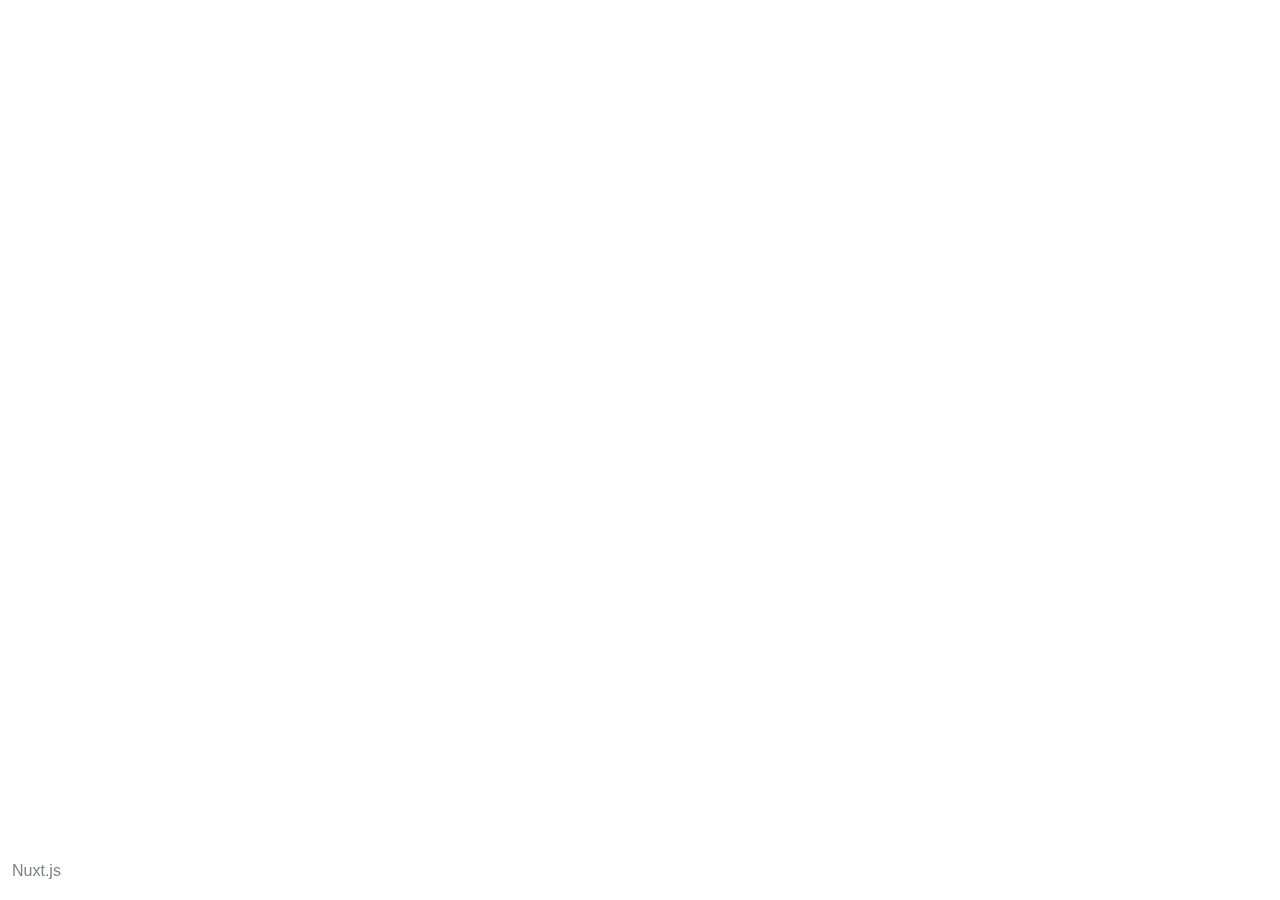
==== index.html @ 85cdf55e "Update pages files" ====
<!doctype html>
<html data-n-head-ssr>
  <head>
    <title>Lums - Vue Nuxt SEO Landing Template</title><meta data-n-head="ssr" charset="utf-8"><meta data-n-head="ssr" name="viewport" content="width=device-width,initial-scale=1"><meta data-n-head="ssr" data-hid="description" name="description" content="Lums - Vue Nuxt SEO Landing Template"><link data-n-head="ssr" rel="apple-touch-icon" sizes="57x57" type="image/x-icon" href="/images/favicon/apple-icon-57x57.png"><link data-n-head="ssr" rel="apple-touch-icon" sizes="60x60" type="image/x-icon" href="/images/favicon/apple-icon-60x60.png"><link data-n-head="ssr" rel="apple-touch-icon" sizes="72x72" type="image/x-icon" href="/images/favicon/apple-icon-72x72.png"><link data-n-head="ssr" rel="icon" sizes="32x32" type="image/png" href="/images/favicon/favicon-32x32.png"><link data-n-head="ssr" rel="icon" sizes="16x16" type="image/png" href="/images/favicon/favicon-16x16.png"><link data-n-head="ssr" rel="stylesheet" href="/css/bootstrap.min.css"><link data-n-head="ssr" rel="stylesheet" href="/css/animate.css"><link data-n-head="ssr" rel="stylesheet" href="/css/font-awesome.min.css"><link data-n-head="ssr" rel="stylesheet" href="/fonts/spartan-mb/stylesheet.css"><link data-n-head="ssr" rel="stylesheet" href="/plugins/lums-icon/style.css"><link data-n-head="ssr" rel="stylesheet" href="/plugins/mediabox/mediabox.min.css"><link data-n-head="ssr" rel="stylesheet" href="/plugins/mediabox/mediabox.min.css"><link data-n-head="ssr" rel="stylesheet" href="/css/style.css"><link data-n-head="ssr" rel="stylesheet" href="/css/responsive.css"><link rel="preload" href="/_nuxt/9558dcb.js" as="script"><link rel="preload" href="/_nuxt/2646356.js" as="script"><link rel="preload" href="/_nuxt/2b00815.js" as="script"><link rel="preload" href="/_nuxt/1246e81.js" as="script"><link rel="preload" href="/_nuxt/6aed042.js" as="script"><style data-vue-ssr-id="3191d5ad:0 0bf4c33e:0">.nuxt-progress{position:fixed;top:0;left:0;right:0;height:4px;width:0;opacity:1;transition:width .1s,opacity .4s;background-color:#a461e5;z-index:999999}.nuxt-progress.nuxt-progress-notransition{transition:none}.nuxt-progress-failed{background-color:red}#pricing[data-v-c4aff0ec]{height:5400px}.row[data-v-c4aff0ec]{display:flex}img[data-v-c4aff0ec]{z-index:20}</style>
  </head>
  <body>
    <div data-server-rendered="true" id="__nuxt"><!----><div id="__layout"><div class="page-wrapper"><div><header class="site-header header-one" data-v-0dde7ed7><nav class="navbar navbar-expand-lg navbar-light header-navigation stricky" data-v-0dde7ed7><div class="container clearfix" data-v-0dde7ed7><div class="logo-box clearfix" data-v-0dde7ed7><a href="/" class="navbar-brand" data-v-0dde7ed7><img src="/images/logo-light.png" width="66" alt="Awesome Image" class="main-logo" data-v-0dde7ed7></a> <button data-target=".main-navigation" class="menu-toggler" data-v-0dde7ed7><span class="fa fa-bars" data-v-0dde7ed7></span></button></div> <div class="main-navigation" style="display:none" data-v-0dde7ed7><ul class="navigation-box one-page-scroll-menu" data-v-0dde7ed7><li class="current scrollToLink" data-v-0dde7ed7><a href="#home" data-v-0dde7ed7>主頁</a></li> <li class="scrollToLink" data-v-0dde7ed7><a href="#services" data-v-0dde7ed7>關於我們</a></li> <li class="scrollToLink" data-v-0dde7ed7><a href="#pricing" data-v-0dde7ed7>Pricing</a></li> <li class="scrollToLink" data-v-0dde7ed7><a href="#testimonials" data-v-0dde7ed7>Testimonials</a></li> <li class="scrollToLink" data-v-0dde7ed7><a href="#blog" data-v-0dde7ed7>Blog</a> <ul class="sub-menu" style="display:block" data-v-0dde7ed7><li data-v-0dde7ed7><a href="/blog" data-v-0dde7ed7>Blog</a></li> <li data-v-0dde7ed7><a href="/blog-details" data-v-0dde7ed7>Blog Details</a></li></ul></li> <li class="scrollToLink" data-v-0dde7ed7><a href="#contact" data-v-0dde7ed7>Contact</a></li></ul></div> <div class="right-side-box" data-v-0dde7ed7><a href="#" class="thm-btn header-one__btn" data-v-0dde7ed7>Contact</a></div></div></nav></header> <section id="home" class="banner-one" data-v-cc2d9fd2><span class="banner-one__shape-1" data-v-cc2d9fd2></span> <span class="banner-one__shape-2" data-v-cc2d9fd2></span> <span class="banner-one__shape-3" data-v-cc2d9fd2></span> <span class="banner-one__shape-4" data-v-cc2d9fd2></span> <span class="banner-one__shape-5" data-v-cc2d9fd2></span> <span class="banner-one__shape-6" data-v-cc2d9fd2></span> <img src="/images/globe-1-1.png" alt="Awesome Image" class="banner-one__globe" data-v-cc2d9fd2> <img src="/images/rocket-1-1.png" alt="Awesome Image" class="banner-one__rocket" data-v-cc2d9fd2> <div class="container" data-v-cc2d9fd2><div class="row" data-v-cc2d9fd2><div class="col-xl-6" data-v-cc2d9fd2><div class="banner-one__content" data-v-cc2d9fd2><h3 class="banner-one__title" data-v-cc2d9fd2>
            生命之樂
            <br data-v-cc2d9fd2>
            Music Life Group
          </h3></div></div></div></div></section> <section id="services" class="service-one" data-v-36af888f><div class="container" data-v-36af888f><div class="block-title text-center" data-v-36af888f><h2 class="block-title__title black-text-color" data-v-36af888f>服務範疇</h2></div> <div class="row" data-v-36af888f><div class="col-lg-4" data-v-36af888f><div class="service-one__single" data-v-36af888f><span class="service-one__dot-1" data-v-36af888f></span> <span class="service-one__dot-2" data-v-36af888f></span> <span class="service-one__dot-3" data-v-36af888f></span> <div class="service-one__icon" data-v-36af888f><i class="lums-icon-laptop" data-v-36af888f></i></div> <h3 class="service-one__title" data-v-36af888f><div data-v-36af888f>個人作曲</div></h3> <ul data-v-36af888f><li data-v-36af888f>婚姻</li> <li data-v-36af888f>小寶寶出生</li> <li data-v-36af888f>新品牌誕生</li> <li data-v-36af888f>散水禮</li></ul></div></div> <div class="col-lg-4" data-v-36af888f><div class="service-one__single" data-v-36af888f><span class="service-one__dot-1" data-v-36af888f></span> <span class="service-one__dot-2" data-v-36af888f></span> <span class="service-one__dot-3" data-v-36af888f></span> <div class="service-one__icon" data-v-36af888f><i class="lums-icon-presentation" data-v-36af888f></i></div> <h3 class="service-one__title" data-v-36af888f><div data-v-36af888f>企業作曲</div></h3> <ul data-v-36af888f><li data-v-36af888f>廣告音樂</li> <li data-v-36af888f>電影配樂</li></ul></div></div> <div class="col-lg-4" data-v-36af888f><div class="service-one__single" data-v-36af888f><span class="service-one__dot-1" data-v-36af888f></span> <span class="service-one__dot-2" data-v-36af888f></span> <span class="service-one__dot-3" data-v-36af888f></span> <div class="service-one__icon" data-v-36af888f><i class="lums-icon-target" data-v-36af888f></i></div> <h3 class="service-one__title" data-v-36af888f><div data-v-36af888f>
              音樂課程
            </div></h3> <ul data-v-36af888f><li data-v-36af888f>鋼琴保證班</li> <li data-v-36af888f>作曲保證班</li></ul></div></div></div></div></section> <section class="cta-three" data-v-482aeeed><div class="container" data-v-482aeeed><div class="row" data-v-482aeeed><div class="col-lg-6" data-v-482aeeed><div class="cta-three__image" data-v-482aeeed><img src="/images/angels.png" alt="Awesome Image" data-v-482aeeed></div></div> <div class="col-lg-6" data-v-482aeeed><div class="cta-three__content" data-v-482aeeed><div class="block-title text-left" data-v-482aeeed><h2 class="block-title__title black-text-color" data-v-482aeeed>
              品牌概念
            </h2></div> <p class="cta-three__text" data-v-482aeeed>
            我們是一間實務的音樂創作機構，通過為你作曲，以音樂面對人生。我們的主題有四個天使，包括誕生之歌
            - Angel O、成熟旅途 - Angel Dot、挑戰命運 - 16th angel、天使之歌 -
            Angel Pitch。
          </p> <ul class="cta-three__list" data-v-482aeeed><li class="cta-three__list-item" data-v-482aeeed><i class="fa fa-check" data-v-482aeeed></i>誕生之歌 - Angel O -
              象徵一個人或一件事情的開始
            </li> <li class="cta-three__list-item" data-v-482aeeed><i class="fa fa-check" data-v-482aeeed></i>成熟旅途 - Angel Dot -
              象徵每一個階段的轉變
            </li> <li class="cta-three__list-item" data-v-482aeeed><i class="fa fa-check" data-v-482aeeed></i>挑戰命運 - 16th angel -
              象徵正向面對人生不同的挑戰
            </li> <li class="cta-three__list-item" data-v-482aeeed><i class="fa fa-check" data-v-482aeeed></i>天使之歌 - Angel Pitch -
              象徵一件事情的終結
            </li></ul></div></div></div></div></section> <section id="pricing" class="pricing-one" data-v-c4aff0ec><div class="container" data-v-c4aff0ec><div class="block-title text-center" data-v-c4aff0ec><h2 class="block-title__title black-text-color" data-v-c4aff0ec>
        音樂課程內容
      </h2></div> <div class="row" data-v-c4aff0ec><img src="/images/box1.png" data-v-c4aff0ec> <img src="/images/box2.png" data-v-c4aff0ec> <img src="/images/box3.png" data-v-c4aff0ec></div></div></section> <section id="contact" class="cta-one" data-v-18be8b06><div class="container text-center" data-v-18be8b06><div class="block-title" data-v-18be8b06><h2 class="block-title__title light-text-color" data-v-18be8b06>聯絡我們</h2></div> <a href="https://www.facebook.com/生命之樂-Music-Life-Group-101231378718871/" target="_blank" class="thm-btn cta-one__btn" data-v-18be8b06>Facebook</a></div></section> <div data-v-0c562ce8><footer class="site-footer" data-v-0c562ce8><div class="site-footer__upper" data-v-0c562ce8><div class="container" data-v-0c562ce8><div class="site-footer__5-col-wrap" data-v-0c562ce8><div class="footer-widget footer-widget__about" data-v-0c562ce8><a href="/" class="footer-widget__logo" data-v-0c562ce8><img width="66" src="/images/logo-dark.png" alt="Awesome Image" data-v-0c562ce8></a></div> <div class="footer-widget" data-v-0c562ce8><h3 class="footer-widget__title" data-v-0c562ce8>Explore</h3> <ul class="footer-widget__links" data-v-0c562ce8><li class="footer-widget__links-item" data-v-0c562ce8><a href="#" class="footer-widget__links-link" data-v-0c562ce8>About</a></li> <li class="footer-widget__links-item" data-v-0c562ce8><a href="#" class="footer-widget__links-link" data-v-0c562ce8>Our Team</a></li> <li class="footer-widget__links-item" data-v-0c562ce8><a href="#" class="footer-widget__links-link" data-v-0c562ce8>Features</a></li> <li class="footer-widget__links-item" data-v-0c562ce8><a href="#" class="footer-widget__links-link" data-v-0c562ce8>Blog</a></li> <li class="footer-widget__links-item" data-v-0c562ce8><a href="#" class="footer-widget__links-link" data-v-0c562ce8>How It Works</a></li></ul></div> <div class="footer-widget" data-v-0c562ce8><h3 class="footer-widget__title" data-v-0c562ce8>Services</h3> <ul class="footer-widget__links" data-v-0c562ce8><li class="footer-widget__links-item" data-v-0c562ce8><a href="#" class="footer-widget__links-link" data-v-0c562ce8>Speed Optimization</a></li> <li class="footer-widget__links-item" data-v-0c562ce8><a href="#" class="footer-widget__links-link" data-v-0c562ce8>Marketing Analysis</a></li> <li class="footer-widget__links-item" data-v-0c562ce8><a href="#" class="footer-widget__links-link" data-v-0c562ce8>SEO and Backlinks</a></li> <li class="footer-widget__links-item" data-v-0c562ce8><a href="#" class="footer-widget__links-link" data-v-0c562ce8>Content Marketing</a></li></ul></div> <div class="footer-widget" data-v-0c562ce8><h3 class="footer-widget__title" data-v-0c562ce8>Links</h3> <ul class="footer-widget__links" data-v-0c562ce8><li class="footer-widget__links-item" data-v-0c562ce8><a href="#" class="footer-widget__links-link" data-v-0c562ce8>Help</a></li> <li class="footer-widget__links-item" data-v-0c562ce8><a href="#" class="footer-widget__links-link" data-v-0c562ce8>Support</a></li> <li class="footer-widget__links-item" data-v-0c562ce8><a href="#" class="footer-widget__links-link" data-v-0c562ce8>Clients</a></li> <li class="footer-widget__links-item" data-v-0c562ce8><a href="#" class="footer-widget__links-link" data-v-0c562ce8>Contact</a></li></ul></div> <div class="footer-widget footer-widget__subscribe" data-v-0c562ce8><h3 class="footer-widget__title" data-v-0c562ce8>Subscribe</h3> <form action="#" class="footer-widget__subscribe-form" data-v-0c562ce8><input name="email" placeholder="Email address" data-v-0c562ce8> <button type="submit" data-v-0c562ce8><i class="fa fa-location-arrow" data-v-0c562ce8></i></button></form></div></div></div></div> <div class="site-footer__lower" data-v-0c562ce8><div class="container" data-v-0c562ce8><div class="inner-container" data-v-0c562ce8><p class="site-footer__copytext" data-v-0c562ce8>© copyright 2020 by <a href="#" data-v-0c562ce8>Layerdrops.com</a></p> <div class="site-footer__social" data-v-0c562ce8><a href="#" data-v-0c562ce8><i class="fa fa-facebook-square" data-v-0c562ce8></i></a> <a href="#" data-v-0c562ce8><i class="fa fa-twitter" data-v-0c562ce8></i></a> <a href="#" data-v-0c562ce8><i class="fa fa-instagram" data-v-0c562ce8></i></a> <a href="#" data-v-0c562ce8><i class="fa fa-pinterest-p" data-v-0c562ce8></i></a></div></div></div></div></footer> <a href="#" class="scroll-to-target scroll-to-top" style="display:none" data-v-0c562ce8><i class="fa fa-angle-up" data-v-0c562ce8></i></a></div></div></div></div></div><script>window.__NUXT__={layout:"default",data:[{}],fetch:[],error:null,serverRendered:!0,routePath:"/",config:{}}</script><script src="/_nuxt/9558dcb.js" defer></script><script src="/_nuxt/1246e81.js" defer></script><script src="/_nuxt/6aed042.js" defer></script><script src="/_nuxt/2646356.js" defer></script><script src="/_nuxt/2b00815.js" defer></script><script data-n-head="ssr" src="/assets/plugins/mediabox/mediabox.min.js" data-body="true"></script><script data-n-head="ssr" src="/assets/plugins/accordion/accordion.min.js" data-body="true"></script>
  </body>
</html>
---- fonts/spartan-mb/stylesheet.css ----
/*! Generated by Font Squirrel (https://www.fontsquirrel.com) on August 18, 2019 */



@font-face {
    font-family: 'spartan_mbbold';
    src: url('spartanmb-bold-webfont.woff2') format('woff2'),
         url('spartanmb-bold-webfont.woff') format('woff');
    font-weight: normal;
    font-style: normal;

}




@font-face {
    font-family: 'spartan_mbextrabold';
    src: url('spartanmb-extra-bold-webfont.woff2') format('woff2'),
         url('spartanmb-extra-bold-webfont.woff') format('woff');
    font-weight: normal;
    font-style: normal;

}




@font-face {
    font-family: 'spartan_mbsemibold';
    src: url('spartanmb-semibold-webfont.woff2') format('woff2'),
         url('spartanmb-semibold-webfont.woff') format('woff');
    font-weight: normal;
    font-style: normal;

}
---- plugins/lums-icon/style.css ----
@font-face {
  font-family: 'lums-icon';
  src:  url('fonts/lums-icon.eot?mkq78k');
  src:  url('fonts/lums-icon.eot?mkq78k#iefix') format('embedded-opentype'),
    url('fonts/lums-icon.ttf?mkq78k') format('truetype'),
    url('fonts/lums-icon.woff?mkq78k') format('woff'),
    url('fonts/lums-icon.svg?mkq78k#lums-icon') format('svg');
  font-weight: normal;
  font-style: normal;
}

[class^="lums-icon-"], [class*=" lums-icon-"] {
  /* use !important to prevent issues with browser extensions that change fonts */
  font-family: 'lums-icon' !important;
  speak: none;
  font-style: normal;
  font-weight: normal;
  font-variant: normal;
  text-transform: none;
  line-height: 1;

  /* Better Font Rendering =========== */
  -webkit-font-smoothing: antialiased;
  -moz-osx-font-smoothing: grayscale;
}

.lums-icon-up-arrow:before {
  content: "\e906";
}
.lums-icon-down-arrow:before {
  content: "\e907";
}
.lums-icon-laptop:before {
  content: "\e900";
}
.lums-icon-left-arrow:before {
  content: "\e901";
}
.lums-icon-presentation:before {
  content: "\e902";
}
.lums-icon-strategy:before {
  content: "\e903";
}
.lums-icon-target:before {
  content: "\e904";
}
.lums-icon-training:before {
  content: "\e905";
}
---- plugins/mediabox/mediabox.min.css ----
/*! mediabox v1.1.3 | (c) 2018 Pedro Rogerio | https://github.com/pinceladasdaweb/mediabox */.stop-scroll{height:100%;overflow:hidden}.mediabox-wrap{position:fixed;width:100%;height:100%;background-color:rgba(0,0,0,.8);top:0;left:0;opacity:0;z-index:999;-webkit-animation-duration:.5s;animation-duration:.5s;-webkit-animation-fill-mode:both;animation-fill-mode:both;-webkit-animation-name:mediabox;animation-name:mediabox}@-webkit-keyframes mediabox{0%{opacity:0}100%{opacity:1}}@keyframes mediabox{0%{opacity:0}100%{opacity:1}}.mediabox-content{max-width:853px;display:block;margin:0 auto;height:100%;position:relative}.mediabox-content iframe{max-width:100%!important;width:100%!important;display:block!important;height:480px!important;border:none!important;position:absolute;top:0;bottom:0;margin:auto 0}.mediabox-hide{-webkit-animation-duration:.5s;animation-duration:.5s;-webkit-animation-fill-mode:both;animation-fill-mode:both;-webkit-animation-name:mediaboxhide;animation-name:mediaboxhide}@-webkit-keyframes mediaboxhide{0%{opacity:1}100%{opacity:0}}@keyframes mediaboxhide{0%{opacity:1}100%{opacity:0}}.mediabox-close{position:absolute;top:0;cursor:pointer;bottom:528px;right:0;margin:auto 0;width:24px;height:24px;background:url([data-uri]) no-repeat;background-size:24px 24px}.mediabox-close:hover{opacity:.5}@media all and (max-width:768px){.mediabox-content{max-width:90%}}@media all and (max-width:600px){.mediabox-content iframe{height:320px!important}.mediabox-close{bottom:362px}}@media all and (max-width:480px){.mediabox-content iframe{height:220px!important}.mediabox-close{bottom:262px}}
---- plugins/mediabox/mediabox.min.css ----
/*! mediabox v1.1.3 | (c) 2018 Pedro Rogerio | https://github.com/pinceladasdaweb/mediabox */.stop-scroll{height:100%;overflow:hidden}.mediabox-wrap{position:fixed;width:100%;height:100%;background-color:rgba(0,0,0,.8);top:0;left:0;opacity:0;z-index:999;-webkit-animation-duration:.5s;animation-duration:.5s;-webkit-animation-fill-mode:both;animation-fill-mode:both;-webkit-animation-name:mediabox;animation-name:mediabox}@-webkit-keyframes mediabox{0%{opacity:0}100%{opacity:1}}@keyframes mediabox{0%{opacity:0}100%{opacity:1}}.mediabox-content{max-width:853px;display:block;margin:0 auto;height:100%;position:relative}.mediabox-content iframe{max-width:100%!important;width:100%!important;display:block!important;height:480px!important;border:none!important;position:absolute;top:0;bottom:0;margin:auto 0}.mediabox-hide{-webkit-animation-duration:.5s;animation-duration:.5s;-webkit-animation-fill-mode:both;animation-fill-mode:both;-webkit-animation-name:mediaboxhide;animation-name:mediaboxhide}@-webkit-keyframes mediaboxhide{0%{opacity:1}100%{opacity:0}}@keyframes mediaboxhide{0%{opacity:1}100%{opacity:0}}.mediabox-close{position:absolute;top:0;cursor:pointer;bottom:528px;right:0;margin:auto 0;width:24px;height:24px;background:url([data-uri]) no-repeat;background-size:24px 24px}.mediabox-close:hover{opacity:.5}@media all and (max-width:768px){.mediabox-content{max-width:90%}}@media all and (max-width:600px){.mediabox-content iframe{height:320px!important}.mediabox-close{bottom:362px}}@media all and (max-width:480px){.mediabox-content iframe{height:220px!important}.mediabox-close{bottom:262px}}
---- css/style.css ----
/***************************************************************************************************************
||||||||||||||||||||||||||||            MASTER STYLESHEET FOR LUMS          ||||||||||||||||||||||||||||||||||||
****************************************************************************************************************
||||||||||||||||||||||||||||              TABLE OF CONTENT                  ||||||||||||||||||||||||||||||||||||
****************************************************************************************************************
****************************************************************************************************************
* 1. imported styles
* 2. common styles
* 3. header styles
* 4. banner styles
* 5. blog styles
* 6. cta styles
* 7. footer styles
* 8. inner-banner styles
* 9. sidebar styles
* 10. funfact styles
* 11. brand styles
* 12. testimonials styles
* 13. pricing styles
* 14. service styles
****************************************************************************************************************
||||||||||||||||||||||||||||            End TABLE OF CONTENT                ||||||||||||||||||||||||||||||||||||
****************************************************************************************************************/
/*
* 2. common styles
*/
body {
  font-family: "spartan_mbsemibold";
  font-size: 16px;
  line-height: 34px;
  color: #8b8c9c;
}

a:active,
a:hover,
a:focus,
a:visited {
  text-decoration: none;
}

.page-wrapper {
  position: relative;
  margin: 0 auto;
  width: 100%;
  min-width: 300px;
  overflow: hidden;
}

@media (min-width: 1200px) {
  .container {
    max-width: 1200px;
  }
}
.thm-black-bg {
  background-color: #252758;
}

.thm-base-bg {
  background-color: #a461e5;
}

.thm-gray-bg {
  background-color: #f2f3f9;
}

.light-text-color {
  color: #fff;
}

.black-text-color {
  color: #252758;
}

.icon-revresed {
  -webkit-transform: rotate(180deg);
  transform: rotate(180deg);
  display: inline-block;
}

.block-title {
  margin-bottom: 60px;
}
.block-title__title {
  margin: 0;
  margin-top: -10px;
  font-size: 60px;
  font-family: "spartan_mbextrabold";
  letter-spacing: -0.04em;
}

.thm-btn {
  border: none;
  outline: none;
  cursor: pointer;
  display: inline-block;
  vertical-align: middle;
  background-color: #f7c324;
  color: #252758;
  font-size: 14px;
  font-family: "spartan_mbbold";
  -webkit-transition: all 0.4s ease;
  transition: all 0.4s ease;
  border-radius: 30.5px;
  padding: 13.5px 58px;
  transition: all 0.4s ease;
}
.thm-btn:hover {
  background-color: #252758;
  color: #fff;
}

.bootstrap-select .btn-light:not(:disabled):not(.disabled).active,
.bootstrap-select .btn-light:not(:disabled):not(.disabled):active,
.bootstrap-select .show > .btn-light.dropdown-toggle {
  background-color: transparent;
  -webkit-box-shadow: none !important;
  box-shadow: none !important;
  outline: none;
}
.bootstrap-select > .dropdown-toggle {
  -webkit-box-shadow: none !important;
  box-shadow: none !important;
}
.bootstrap-select .dropdown-toggle:focus,
.bootstrap-select > select.mobile-device:focus + .dropdown-toggle {
  outline: none !important;
}

.bootstrap-select .dropdown-menu {
  padding-top: 0;
  padding-bottom: 0;
  margin-top: 0;
  z-index: 991;
}
.bootstrap-select .dropdown-menu > li + li > a {
  border-top: 1px solid #eee;
}
.bootstrap-select .dropdown-menu > li:first-child > a {
  padding-top: 10px;
}
.bootstrap-select .dropdown-menu > li:last-child > a {
  padding-bottom: 10px;
}
.bootstrap-select .dropdown-menu > li.selected > a {
  background: #a461e5;
  color: #fff;
}
.bootstrap-select .dropdown-menu > li > a {
  font-size: 16px;
  font-weight: 500;
  padding: 9px 20px;
  color: #252758;
  -webkit-transition: all 0.4s ease;
  transition: all 0.4s ease;
}
.bootstrap-select .dropdown-menu > li > a:hover {
  background: #a461e5;
  color: #fff;
  cursor: pointer;
}

.preloader {
  position: fixed;
  top: 0;
  left: 0;
  width: 100%;
  height: 100%;
  z-index: 9999;
  background-color: #fff;
  display: -webkit-box;
  display: -ms-flexbox;
  display: flex;
  -webkit-box-pack: center;
  -ms-flex-pack: center;
  justify-content: center;
  -webkit-box-align: center;
  -ms-flex-align: center;
  align-items: center;
}
.preloader__icon {
  -webkit-animation-fill-mode: both;
  animation-fill-mode: both;
  -webkit-animation-name: zoomInUp;
  animation-name: zoomInUp;
  -webkit-animation-duration: 2s;
  animation-duration: 2s;
  -webkit-animation-iteration-count: infinite;
  animation-iteration-count: infinite;
}

.scroll-to-top {
  display: inline-block;
  width: 45px;
  height: 45px;
  background: #a461e5;
  position: fixed;
  bottom: 40px;
  right: 40px;
  z-index: 99;
  text-align: center;
  -webkit-transition: all 0.4s ease;
  transition: all 0.4s ease;
  display: none;
  border-radius: 50%;
  transition: all 0.4s ease;
}
.scroll-to-top i {
  color: #fff;
  font-size: 18px;
  line-height: 45px;
}
.scroll-to-top:hover {
  background-color: #252758;
}
.scroll-to-top:hover i {
  color: #fff;
}

/*
* 3. header styles
*/
.header-navigation {
  background-color: transparent;
  margin-bottom: 0;
  border: none;
  border-radius: 0;
  padding: 0;
  position: relative;
  background-color: transparent;
}
.header-navigation .container {
  background: transparent;
  position: relative;
  display: block;
}
.header-navigation .container .logo-box {
  float: left;
  position: absolute;
  top: 50%;
  left: 15px;
  -webkit-transform: translateY(-50%);
  transform: translateY(-50%);
}
.header-navigation .container .navbar-brand {
  height: auto;
  margin: 0;
  line-height: 1;
}
.header-navigation .container .menu-toggler {
  display: none;
}
.header-navigation .container .right-side-box {
  position: absolute;
  top: 50%;
  -webkit-transform: translateY(-50%);
  transform: translateY(-50%);
  right: 15px;
}
.header-navigation .main-navigation {
  float: none;
  text-align: center;
}
@media (min-width: 1200px) {
  .header-navigation .main-navigation {
    display: block !important;
  }
}

.header-navigation ul.navigation-box {
  margin: 0;
  padding: 0;
  list-style: none;
}
.header-navigation ul.navigation-box li a .sub-nav-toggler {
  display: none;
}
.header-navigation ul.navigation-box > li {
  position: relative;
  padding: 32.5px 0;
  display: inline-block;
  vertical-align: middle;
  /* Second Level Menu */
  /* Thrid Level Menu */
}
.header-navigation ul.navigation-box > li + li {
  margin-left: 50px;
}
.header-navigation ul.navigation-box > li:first-child {
  padding-left: 0;
}
.header-navigation ul.navigation-box > li:last-child {
  padding-right: 0;
}
.header-navigation ul.navigation-box > li > a {
  font-size: 14px;
  color: #ffffff;
  padding: 0;
  -webkit-transition: all 0.4s ease;
  transition: all 0.4s ease;
  position: relative;
  text-transform: capitalize;
  letter-spacing: -0.02em;
}
.header-navigation ul.navigation-box > li.current > a,
.header-navigation ul.navigation-box > li:hover > a {
  color: #f7c324;
}
.header-navigation ul.navigation-box > li > .sub-menu {
  position: absolute;
  top: 100%;
  left: 0;
  z-index: 1000;
  float: left;
  min-width: 220px;
  padding: 0px 0px;
  text-align: left;
  list-style: none;
  background-color: #252758;
  background-clip: padding-box;
  opacity: 0;
  border-radius: 0px;
  visibility: hidden;
  -webkit-transition: opacity 0.4s ease, visibility 0.4s ease;
  transition: opacity 0.4s ease, visibility 0.4s ease;
  -webkit-box-shadow: 0px 10px 18px rgba(0, 0, 0, 0.1);
  box-shadow: 0px 10px 18px rgba(0, 0, 0, 0.1);
}
@media (min-width: 1200px) {
  .header-navigation ul.navigation-box > li > .sub-menu {
    display: block !important;
  }
}
.header-navigation ul.navigation-box > li > .sub-menu.right-align {
  left: auto;
  right: 0;
}
.header-navigation ul.navigation-box > li > .sub-menu.center-align {
  left: 50%;
  -webkit-transform: translateX(-50%);
  transform: translateX(-50%);
}
.header-navigation ul.navigation-box > li > .sub-menu > li {
  display: block;
  position: relative;
  -webkit-transition: all 0.4s ease;
  transition: all 0.4s ease;
}
.header-navigation ul.navigation-box > li > .sub-menu > li + li {
  border-top: 1px solid rgba(255, 255, 255, 0.1);
}
.header-navigation ul.navigation-box > li > .sub-menu > li > a {
  font-size: 15px;
  color: #fff;
  font-weight: 500;
  padding: 12px 30px;
  display: block;
  line-height: 26px;
  white-space: nowrap;
  position: relative;
  -webkit-transition: all 0.4s ease;
  transition: all 0.4s ease;
}
.header-navigation ul.navigation-box > li > .sub-menu > li:hover > a {
  color: #252758;
  background: #f7c324;
}
.header-navigation ul.navigation-box > li:hover:before {
  -webkit-transform: scale(1, 1);
  transform: scale(1, 1);
  -webkit-transform-origin: left bottom;
  transform-origin: left bottom;
}
.header-navigation ul.navigation-box > li:hover > .sub-menu {
  opacity: 1;
  visibility: visible;
}
.header-navigation ul.navigation-box > li > ul > li {
  /* no more nested showen */
}
.header-navigation ul.navigation-box > li > ul > li > .sub-menu {
  position: absolute;
  top: 0%;
  left: 100%;
  z-index: 1000;
  float: left;
  min-width: 220px;
  padding: 0px 0px;
  text-align: left;
  list-style: none;
  background-color: #252758;
  background-clip: padding-box;
  opacity: 0;
  border-radius: 0px;
  visibility: hidden;
  -webkit-transition: opacity 0.4s ease, visibility 0.4s ease;
  transition: opacity 0.4s ease, visibility 0.4s ease;
  -webkit-box-shadow: 0px 10px 18px rgba(0, 0, 0, 0.1);
  box-shadow: 0px 10px 18px rgba(0, 0, 0, 0.1);
}
@media (min-width: 1200px) {
  .header-navigation ul.navigation-box > li > ul > li > .sub-menu {
    display: block !important;
  }
}
.header-navigation ul.navigation-box > li > ul > li > .sub-menu.right-align {
  left: auto;
  right: 100%;
}
.header-navigation ul.navigation-box > li > ul > li > .sub-menu.center-align {
  left: 50%;
  -webkit-transform: translateX(-50%);
  transform: translateX(-50%);
}
.header-navigation ul.navigation-box > li > ul > li > .sub-menu > li {
  display: block;
  position: relative;
  -webkit-transition: all 0.4s ease;
  transition: all 0.4s ease;
}
.header-navigation ul.navigation-box > li > ul > li > .sub-menu > li + li {
  border-top: 1px solid rgba(255, 255, 255, 0.1);
}
.header-navigation ul.navigation-box > li > ul > li > .sub-menu > li > a {
  font-size: 15px;
  color: #fff;
  font-weight: 500;
  padding: 12px 30px;
  display: block;
  line-height: 26px;
  white-space: nowrap;
  position: relative;
  -webkit-transition: all 0.4s ease;
  transition: all 0.4s ease;
}
.header-navigation ul.navigation-box > li > ul > li > .sub-menu > li:hover > a {
  color: #252758;
  background: #f7c324;
}
.header-navigation ul.navigation-box > li > ul > li:hover > .sub-menu {
  opacity: 1;
  visibility: visible;
}
.header-navigation ul.navigation-box > li > ul > li ul {
  display: none;
}

.header-one {
  position: absolute;
  top: 0;
  left: 0;
  width: 100%;
  z-index: 99;
  border-bottom: 1px solid rgba(255, 255, 255, 0.1);
}
.header-one__btn {
  background-color: #fff;
  color: #252758;
  padding: 3.5px 29.5px;
  border-radius: 20.5px;
  font-size: 12px;
  font-family: "spartan_mbbold";
}

.stricked-menu {
  position: fixed;
  top: 0;
  left: 0;
  width: 100%;
  z-index: 999;
  background-image: -webkit-gradient(
    linear,
    left top,
    right top,
    from(#5128c4),
    color-stop(50%, #7541d1),
    to(#b16aeb)
  );
  background-image: linear-gradient(
    90deg,
    #5128c4 0%,
    #7541d1 50%,
    #b16aeb 100%
  );
  -webkit-box-shadow: 0px 6px 13px 0px rgba(0, 0, 0, 0.06);
  box-shadow: 0px 6px 13px 0px rgba(0, 0, 0, 0.06);
  opacity: 0;
  -webkit-transform: translateY(-110%);
  transform: translateY(-110%);
  -webkit-transition: all 0.4s ease;
  transition: all 0.4s ease;
}
.stricked-menu ul.navigation-box > li {
  padding-top: 18px;
  padding-bottom: 18px;
}

.stricked-menu.stricky-fixed {
  opacity: 1;
  -webkit-transform: translateY(0%);
  transform: translateY(0%);
}

/*
* 4. banner styles
*/
.banner-one {
  background: transparent url(../images/banner-1-1.png) top right no-repeat;
  background-size: cover;
  position: relative;
  padding-top: 274px;
  padding-bottom: 515px;
  z-index: 11;
}
.banner-one__globe {
  position: absolute;
  top: 15%;
  left: 15%;
  -webkit-animation-fill-mode: both;
  animation-fill-mode: both;
  -webkit-animation-name: globeRotate;
  animation-name: globeRotate;
  -webkit-animation-timing-function: linear;
  animation-timing-function: linear;
  -webkit-animation-duration: 10s;
  animation-duration: 10s;
  -webkit-animation-iteration-count: infinite;
  animation-iteration-count: infinite;
}
.banner-one__rocket {
  position: absolute;
  bottom: 40%;
  left: 40%;
  -webkit-animation-fill-mode: both;
  animation-fill-mode: both;
  -webkit-animation-name: rocketMove;
  animation-name: rocketMove;
  -webkit-animation-timing-function: linear;
  animation-timing-function: linear;
  -webkit-animation-duration: 6s;
  animation-duration: 6s;
  -webkit-animation-iteration-count: infinite;
  animation-iteration-count: infinite;
}
.banner-one__moc {
  position: absolute;
  top: 140px;
  right: 0;
  -webkit-animation-fill-mode: both;
  animation-fill-mode: both;
  -webkit-animation-name: shapeRotate;
  animation-name: shapeRotate;
  -webkit-animation-timing-function: linear;
  animation-timing-function: linear;
  -webkit-animation-duration: 3s;
  animation-duration: 3s;
  -webkit-animation-iteration-count: infinite;
  animation-iteration-count: infinite;
  -webkit-transform-origin: center center;
  transform-origin: center center;
}
.banner-one__tag-line {
  margin: 0;
  display: inline-block;
  border-radius: 16px;
  background-color: rgba(255, 255, 255, 0.1);
  font-size: 10px;
  text-transform: uppercase;
  letter-spacing: 0.2em;
  overflow: hidden;
  color: #ffffff;
  font-family: "spartan_mbbold";
  line-height: 32px;
  padding-left: 20px;
}
.banner-one__tag-line a {
  display: inline-block;
  background-color: #f7c324;
  color: #252758;
  line-height: 32px;
  padding: 0 20px;
  margin-left: 10px;
  -webkit-transition: all 0.4s ease;
  transition: all 0.4s ease;
}
.banner-one__tag-line a:hover {
  background-color: #252758;
  color: #fff;
}
.banner-one__title {
  margin: 0;
  margin-top: 20px;
  margin-bottom: 50px;
  color: #0e0e0e;
  font-size: 70px;
  line-height: 80px;
  font-family: "spartan_mbextrabold";
  letter-spacing: -0.04em;
}

[class*="banner-one__shape-"] {
  position: absolute;
  width: 110px;
  height: 20px;
  background-color: #000000;
  opacity: 0.08;
  -webkit-animation-fill-mode: both;
  animation-fill-mode: both;
  -webkit-animation-name: reactangleRotate;
  animation-name: reactangleRotate;
  -webkit-animation-timing-function: linear;
  animation-timing-function: linear;
  -webkit-animation-duration: 5s;
  animation-duration: 5s;
  -webkit-animation-iteration-count: infinite;
  animation-iteration-count: infinite;
  -webkit-transform-origin: center center;
  transform-origin: center center;
}

.banner-one__shape-1 {
  background-color: #fff;
}

.banner-one__shape-6,
.banner-one__shape-2 {
  background-color: #fff;
  width: 88px;
}

.banner-one__shape-5,
.banner-one__shape-3 {
  width: 44px;
  height: 10px;
}

.banner-one__shape-5 {
  background-color: #fff;
}

.banner-one__shape-1 {
  top: 25%;
  left: 5%;
}

.banner-one__shape-2 {
  top: 15%;
  left: 40%;
}

.banner-one__shape-3 {
  left: 20%;
  bottom: 40%;
}

.banner-one__shape-4 {
  left: 50%;
  top: 45%;
}

.banner-one__shape-5 {
  top: 10%;
  right: 30%;
}

.banner-one__shape-6 {
  top: 60%;
  right: 10%;
}

@-webkit-keyframes reactangleRotate {
  8%,
  100% {
    -webkit-transform: perspective(110px) rotateX(0deg) scale(1, 1) rotateZ(0)
      translatez(0);
    transform: perspective(110px) rotateX(0deg) scale(1, 1) rotateZ(0)
      translatez(0);
  }
  30%,
  80% {
    -webkit-transform: perspective(110px) rotateX(180deg) scale(1, 1.05)
      rotateZ(180deg) translatez(5px);
    transform: perspective(110px) rotateX(180deg) scale(1, 1.05) rotateZ(180deg)
      translatez(5px);
  }
  60% {
    -webkit-transform: perspective(110px) rotateX(360deg) scale(1, 1.05)
      rotateZ(360deg) translatez(10px);
    transform: perspective(110px) rotateX(360deg) scale(1, 1.05) rotateZ(360deg)
      translatez(10px);
  }
}

@keyframes reactangleRotate {
  8%,
  100% {
    -webkit-transform: perspective(110px) rotateX(0deg) scale(1, 1) rotateZ(0)
      translatez(0);
    transform: perspective(110px) rotateX(0deg) scale(1, 1) rotateZ(0)
      translatez(0);
  }
  30%,
  80% {
    -webkit-transform: perspective(110px) rotateX(180deg) scale(1, 1.05)
      rotateZ(180deg) translatez(5px);
    transform: perspective(110px) rotateX(180deg) scale(1, 1.05) rotateZ(180deg)
      translatez(5px);
  }
  60% {
    -webkit-transform: perspective(110px) rotateX(360deg) scale(1, 1.05)
      rotateZ(360deg) translatez(10px);
    transform: perspective(110px) rotateX(360deg) scale(1, 1.05) rotateZ(360deg)
      translatez(10px);
  }
}
@-webkit-keyframes globeRotate {
  8% {
    -webkit-transform: perspective(200px) rotateX(0deg);
    transform: perspective(200px) rotateX(0deg);
  }
  100% {
    -webkit-transform: perspective(200px) rotateX(360deg);
    transform: perspective(200px) rotateX(360deg);
  }
}
@keyframes globeRotate {
  8% {
    -webkit-transform: perspective(200px) rotateX(0deg);
    transform: perspective(200px) rotateX(0deg);
  }
  100% {
    -webkit-transform: perspective(200px) rotateX(360deg);
    transform: perspective(200px) rotateX(360deg);
  }
}
@-webkit-keyframes rocketMove {
  8% {
    -webkit-transform: perspective(600px) translateY(0) translateX(0) rotate(0);
    transform: perspective(600px) translateY(0) translateX(0) rotate(0);
    opacity: 1;
  }
  100% {
    -webkit-transform: perspective(600px) translateY(-400px) translateX(-300px)
      rotate(0);
    transform: perspective(600px) translateY(-400px) translateX(-300px)
      rotate(0);
    opacity: 0;
  }
}
@keyframes rocketMove {
  8% {
    -webkit-transform: perspective(600px) translateY(0) translateX(0) rotate(0);
    transform: perspective(600px) translateY(0) translateX(0) rotate(0);
    opacity: 1;
  }
  100% {
    -webkit-transform: perspective(600px) translateY(-400px) translateX(-300px)
      rotate(0);
    transform: perspective(600px) translateY(-400px) translateX(-300px)
      rotate(0);
    opacity: 0;
  }
}
/*
* 5. blog styles
*/
.blog-one {
  padding-top: 120px;
  padding-bottom: 60px;
}
.blog-one .row.high-gutters {
  margin-left: -45px;
  margin-right: -45px;
}
.blog-one .row.high-gutters > [class*="col-"] {
  padding-left: 45px;
  padding-right: 45px;
}
.blog-one__single {
  margin-bottom: 60px;
}
.blog-one__single:hover .blog-one__image > img {
  -webkit-clip-path: polygon(0 54%, 100% 100%, 100% 100%, 0% 100%);
  clip-path: polygon(0 54%, 100% 100%, 100% 100%, 0% 100%);
}
.blog-one__single:hover .blog-one__link {
  opacity: 1;
  -webkit-transform: translate(-50%, -50%);
  transform: translate(-50%, -50%);
}
.blog-one__image-outer {
  margin-bottom: 30px;
  -webkit-box-shadow: 0px 10px 60px 0px rgba(37, 39, 88, 0.1);
  box-shadow: 0px 10px 60px 0px rgba(37, 39, 88, 0.1);
}
.blog-one__image {
  overflow: hidden;
  border-radius: 15px;
  position: relative;
  background-image: -webkit-gradient(
    linear,
    left top,
    right top,
    from(#5128c4),
    color-stop(50%, #7541d1),
    to(#b16aeb)
  );
  background-image: linear-gradient(
    90deg,
    #5128c4 0%,
    #7541d1 50%,
    #b16aeb 100%
  );
}
.blog-one__image > img {
  width: 100%;
  border-radius: 15px;
  -webkit-clip-path: polygon(0 0, 100% 0, 100% 100%, 0% 100%);
  clip-path: polygon(0 0, 100% 0, 100% 100%, 0% 100%);
  -webkit-transition: -webkit-clip-path 0.4s ease;
  transition: -webkit-clip-path 0.4s ease;
  transition: clip-path 0.4s ease;
  transition: clip-path 0.4s ease, -webkit-clip-path 0.4s ease;
}
.blog-one__link {
  position: absolute;
  top: 50%;
  left: 50%;
  -webkit-transform: translate(-50%, -100%);
  transform: translate(-50%, -100%);
  font-size: 16px;
  color: #fff;
  font-family: "spartan_mbbold";
  opacity: 0;
  display: inline-block;
  vertical-align: middle;
  -webkit-transition: all 0.4s ease;
  transition: all 0.4s ease;
}
.blog-one__link:before {
  content: "\f178";
  display: inline-block;
  font-family: "FontAwesome";
  line-height: 1em;
  margin-right: 10px;
  font-size: 20px;
  position: absolute;
  top: 50%;
  left: -30px;
  -webkit-transform: translateY(-50%) translateX(-20px) scale(1, 0);
  transform: translateY(-50%) translateX(-20px) scale(1, 0);
  -webkit-transition: -webkit-transform 0.4s ease;
  transition: -webkit-transform 0.4s ease;
  transition: transform 0.4s ease;
  transition: transform 0.4s ease, -webkit-transform 0.4s ease;
}
.blog-one__link:hover {
  color: #fff;
}
.blog-one__link:hover:before {
  -webkit-transform: translateY(-50%) translateX(0px) scale(1, 1);
  transform: translateY(-50%) translateX(0px) scale(1, 1);
}
.blog-one__meta {
  display: -webkit-box;
  display: -ms-flexbox;
  display: flex;
  -webkit-box-align: center;
  -ms-flex-align: center;
  align-items: center;
}
.blog-one__meta-sep,
.blog-one__meta-link {
  font-size: 14px;
  color: #a461e5;
  font-family: "spartan_mbbold";
  -webkit-transition: all 0.4s ease;
  transition: all 0.4s ease;
}
.blog-one__meta-sep {
  margin-left: 10px;
  margin-right: 10px;
}
.blog-one__meta-link:hover {
  color: #252758;
}
.blog-one__title {
  margin: 0;
  font-size: 24px;
  line-height: 40px;
  color: #252758;
}
.blog-one__title a {
  color: inherit;
  -webkit-transition: all 0.4s ease;
  transition: all 0.4s ease;
}
.blog-one__title a:hover {
  color: #a461e5;
}
.blog-one__blog-page {
  padding-bottom: 120px;
}

.blog-post-pagination {
  margin-top: 0px;
  margin-bottom: 0px;
}
.blog-post-pagination a {
  display: inline-block;
  vertical-align: middle;
  width: 40px;
  height: 40px;
  border-radius: 50%;
  background: #f2f3f9;
  line-height: 40px;
  text-align: center;
  font-size: 14px;
  color: #868994;
  -webkit-transition: all 0.4s ease;
  transition: all 0.4s ease;
  font-weight: 600;
}
.blog-post-pagination a.prev,
.blog-post-pagination a.next {
  background: #252758;
  color: #fff;
  font-size: 14px;
}
.blog-post-pagination a.active {
  cursor: auto;
}
.blog-post-pagination a.active,
.blog-post-pagination a:hover {
  background: #a461e5;
  color: #fff;
}
.blog-post-pagination a + a {
  margin-left: 10px;
}

.blog-details {
  padding: 120px 0;
}
.blog-details__image {
  position: relative;
  border-radius: 15px;
  margin-bottom: 25px;
  overflow: hidden;
}
.blog-details__image > img {
  width: 100%;
}
.blog-details .blog-one__title {
  margin-bottom: 30px;
}
.blog-details__text {
  margin: 0;
  font-size: 16px;
  line-height: 34px;
  color: #8b8c9c;
}
.blog-details__text + .blog-details__text {
  margin-top: 35px;
}
.blog-details__content-title {
  margin: 0;
  color: #252758;
  font-size: 24px;
  font-family: "spartan_mbextrabold";
  margin-bottom: 40px;
}
.blog-details .share-block {
  display: -webkit-box;
  display: -ms-flexbox;
  display: flex;
  -webkit-box-align: center;
  -ms-flex-align: center;
  align-items: center;
  -webkit-box-pack: justify;
  -ms-flex-pack: justify;
  justify-content: space-between;
  border-top: 1px solid #eff0f7;
  padding-top: 40px;
  margin-top: 50px;
}
.blog-details .share-block .left-block p {
  margin: 0;
  color: #252758;
  font-size: 22px;
  font-family: "spartan_mbbold";
}
.blog-details .share-block .left-block p a {
  color: #8b8c9c;
  font-size: 16px;
  font-family: "spartan_mbsemibold";
  text-transform: capitalize;
  -webkit-transition: all 0.4s ease;
  transition: all 0.4s ease;
  margin-left: 5px;
  letter-spacing: 0;
}
.blog-details .share-block .left-block p a:hover {
  color: #f7c324;
}
.blog-details .share-block .social-block a {
  display: inline-block;
  vertical-align: middle;
  text-align: center;
  color: #8b8c9c;
  font-size: 18px;
  -webkit-transition: all 0.4s ease;
  transition: all 0.4s ease;
}
.blog-details .share-block .social-block a + a {
  margin-left: 35px;
}
.blog-details .share-block .social-block a:hover {
  color: #a461e5;
}
.blog-details__author {
  background-color: #eff0f7;
  padding: 60px;
  margin-top: 60px;
  margin-bottom: 60px;
  border-radius: 15px;
}
.blog-details__author-image,
.blog-details__author-content {
  display: table-cell;
  vertical-align: top;
}
.blog-details__author-image {
  width: 169px;
}
.blog-details__author-image > img {
  width: 100%;
  border-radius: 15px;
}
.blog-details__author-content {
  padding-left: 40px;
}
.blog-details__author-content h3,
.blog-details__author-content p {
  margin: 0;
}
.blog-details__author-content h3 {
  color: #252758;
  font-size: 20px;
  margin-bottom: 20px;
  font-family: "spartan_mbbold";
}
.blog-details__author-content p {
  font-size: 16px;
  line-height: 34px;
  color: #8b8c9c;
}

.comment-one {
  margin-bottom: 60px;
}
.comment-one__single {
  border-bottom: 1px solid #eff0f7;
  padding-bottom: 50px;
}
.comment-one__single + .comment-one__single {
  margin-top: 60px;
}
.comment-one__image,
.comment-one__content {
  display: table-cell;
  vertical-align: top;
}
.comment-one__image {
  width: 90px;
}
.comment-one__image .inner-block {
  width: 100%;
  border-radius: 50%;
  overflow: hidden;
}
.comment-one__image .inner-block > img {
  width: 100%;
}
.comment-one__content {
  padding-left: 40px;
}
.comment-one__author {
  margin: 0;
  font-size: 20px;
  font-family: "spartan_mbbold";
  color: #252758;
}
.comment-one__date {
  color: #a461e5;
  font-size: 12px;
  line-height: 1em;
  margin: 0;
  margin-top: 15px;
  margin-bottom: 25px;
}
.comment-one__date-sep {
  display: inline-block;
  vertical-align: middle;
  margin-left: 12px;
  margin-right: 12px;
}
.comment-one__text {
  color: #8b8c9c;
  font-size: 16px;
  line-height: 28px;
  margin: 0;
}
.comment-one__reply {
  display: inline-block;
  vertical-align: middle;
  border-radius: 22px;
  background-color: #f7c324;
  text-align: center;
  color: #252758;
  font-family: "spartan_mbbold";
  font-size: 12px;
  padding: 5px 30px;
  -webkit-transition: all 0.4s ease;
  transition: all 0.4s ease;
}
.comment-one__reply:hover {
  background-color: #252758;
  color: #fff;
}
.comment-one__top-left,
.comment-one__top-right {
  display: table-cell;
  vertical-align: top;
}

.reply-form input,
.reply-form textarea {
  border: none;
  outline: none;
  width: 100%;
  display: block;
  border-radius: 32px;
  height: 64px;
  color: #8b8c9c;
  font-size: 14px;
  padding-left: 30px;
  background-color: #eff0f7;
  margin-bottom: 30px;
}
.reply-form input::-webkit-input-placeholder,
.reply-form textarea::-webkit-input-placeholder {
  /* Chrome/Opera/Safari */
  color: #8b8c9c;
}
.reply-form input::-moz-placeholder,
.reply-form textarea::-moz-placeholder {
  /* Firefox 19+ */
  color: #8b8c9c;
}
.reply-form input:-ms-input-placeholder,
.reply-form textarea:-ms-input-placeholder {
  /* IE 10+ */
  color: #8b8c9c;
}
.reply-form input:-moz-placeholder,
.reply-form textarea:-moz-placeholder {
  /* Firefox 18- */
  color: #8b8c9c;
}
.reply-form textarea {
  height: 243px;
  padding-top: 20px;
}

/*
* 6. cta styles
*/
.cta-one {
  background: #a461e5 url(../images/cta-bg-1-1.jpg) center center no-repeat;
  background-size: cover;
  position: relative;
  padding-top: 123.5px;
  padding-bottom: 123.5px;
}
.cta-one .container {
  position: relative;
}

.cta-two {
  background-color: #fff;
  position: relative;
  padding-top: 330px;
  padding-bottom: 120px;
  -webkit-clip-path: polygon(0 0, 100% 31%, 100% 100%, 0% 100%);
  clip-path: polygon(0 0, 100% 31%, 100% 100%, 0% 100%);
}
.cta-two .block-title {
  margin-bottom: 40px;
}
.cta-two__moc {
  position: absolute;
  top: 290px;
  right: 0;
}
.cta-two__single + .cta-two__single {
  margin-top: 50px;
}
.cta-two__icon,
.cta-two__content {
  display: table-cell;
  vertical-align: top;
}
.cta-two__icon i {
  color: #a461e5;
  font-size: 64px;
}
.cta-two__content {
  padding-left: 35px;
}
.cta-two__title {
  margin: 0;
  color: #252758;
  font-size: 18px;
  font-family: "spartan_mbbold";
  letter-spacing: -0.02em;
  margin-bottom: 30px;
}
.cta-two__title a {
  color: inherit;
  -webkit-transition: all 0.4s ease;
  transition: all 0.4s ease;
}
.cta-two__title a:hover {
  color: #a461e5;
}
.cta-two__text {
  font-size: 16px;
  line-height: 34px;
  margin: 0;
}
.cta-two__btn {
  margin-top: 60px;
  margin-left: 100px;
}

.cta-three {
  margin-bottom: -330px;
  padding-bottom: 385px;
  background-image: -webkit-gradient(
    linear,
    left top,
    right top,
    from(#f2f3f9),
    to(#fcfdfe)
  );
  background-image: linear-gradient(90deg, #f2f3f9 0%, #fcfdfe 100%);
  padding-top: 450px;
  -webkit-clip-path: polygon(0 0, 100% 31%, 100% 100%, 0% 100%);
  clip-path: polygon(0 0, 100% 31%, 100% 100%, 0% 100%);
}
.cta-three__image {
  position: relative;
  overflow: hidden;
  left: -30px;
  margin-top: 140px;
  -webkit-animation-fill-mode: both;
  animation-fill-mode: both;
  -webkit-animation-name: shapeRotate;
  animation-name: shapeRotate;
  -webkit-animation-timing-function: linear;
  animation-timing-function: linear;
  -webkit-animation-duration: 5s;
  animation-duration: 5s;
  -webkit-animation-iteration-count: infinite;
  animation-iteration-count: infinite;
  -webkit-transform-origin: center center;
  transform-origin: center center;
}
.cta-three__image:before {
  content: "";
  position: absolute;
  top: 0;
  left: 0;
  right: 0;
  bottom: 0;
  background-size: 100%;
}
.cta-three__image > img {
  max-width: 100%;
}
.cta-three .block-title {
  margin-bottom: 20px;
}
.cta-three__text {
  margin: 0;
  font-size: 16px;
  line-height: 36px;
  letter-spacing: -0.02em;
}
.cta-three__list {
  margin: 0;
  padding: 0;
  list-style: none;
  margin-top: 35px;
  margin-bottom: 50px;
}
.cta-three__list-item {
  padding-left: 25px;
  color: #8b8c9c;
  font-size: 16px;
  position: relative;
}
.cta-three__list-item i {
  position: absolute;
  top: 50%;
  left: 0;
  -webkit-transform: translateY(-50%);
  transform: translateY(-50%);
  color: #a461e5;
}
.cta-three__list-item + .cta-three__list-item {
  margin-top: 7px;
}

@-webkit-keyframes shapeRotate {
  0%,
  100% {
    -webkit-transform: translateY(0px);
    transform: translateY(0px);
  }
  20%,
  80% {
    -webkit-transform: translateY(10px);
    transform: translateY(10px);
  }
  60% {
    -webkit-transform: translateY(20px);
    transform: translateY(20px);
  }
}

@keyframes shapeRotate {
  0%,
  100% {
    -webkit-transform: translateY(0px);
    transform: translateY(0px);
  }
  20%,
  80% {
    -webkit-transform: translateY(10px);
    transform: translateY(10px);
  }
  60% {
    -webkit-transform: translateY(20px);
    transform: translateY(20px);
  }
}
/*
* 7. footer styles
*/
.site-footer {
  position: relative;
  overflow: hidden;
}
.site-footer:before {
  content: "";
  width: 755px;
  height: 755px;
  border: 130px solid #f7c324;
  position: absolute;
  top: -40%;
  left: 75%;
  border-radius: 50%;
  -webkit-transform-origin: center bottom;
  transform-origin: center bottom;
  -webkit-animation-fill-mode: both;
  animation-fill-mode: both;
  -webkit-animation-name: bounce;
  animation-name: bounce;
  -webkit-animation-timing-function: ease-out;
  animation-timing-function: ease-out;
  -webkit-animation-duration: 5s;
  animation-duration: 5s;
  -webkit-animation-iteration-count: infinite;
  animation-iteration-count: infinite;
}
.site-footer .container {
  position: relative;
}
.site-footer__upper {
  padding-top: 120px;
  padding-bottom: 110px;
}
.site-footer__5-col-wrap {
  display: -webkit-box;
  display: -ms-flexbox;
  display: flex;
  -ms-flex-wrap: wrap;
  flex-wrap: wrap;
  -webkit-box-align: start;
  -ms-flex-align: start;
  align-items: flex-start;
  -webkit-box-pack: justify;
  -ms-flex-pack: justify;
  justify-content: space-between;
  margin-left: -15px;
  margin-right: -15px;
}
.site-footer__5-col-wrap .footer-widget {
  -webkit-box-flex: 1;
  -ms-flex: 1 1 auto;
  flex: 1 1 auto;
  padding-left: 15px;
  padding-right: 15px;
}
.site-footer__lower .inner-container {
  display: -webkit-box;
  display: -ms-flexbox;
  display: flex;
  -webkit-box-align: center;
  -ms-flex-align: center;
  align-items: center;
  -webkit-box-pack: justify;
  -ms-flex-pack: justify;
  justify-content: space-between;
  border-top: 1px solid #eff0f7;
  padding: 44.5px 0;
}
.site-footer__copytext {
  margin: 0;
  color: #8b8c9c;
  font-size: 14px;
}
.site-footer__copytext a {
  color: #a461e5;
  -webkit-transition: all 0.4s ease;
  transition: all 0.4s ease;
}
.site-footer__copytext a:hover {
  color: #f7c324;
}
.site-footer__social {
  display: -webkit-box;
  display: -ms-flexbox;
  display: flex;
  -webkit-box-align: center;
  -ms-flex-align: center;
  align-items: center;
}
.site-footer__social a {
  color: #8b8c9c;
  font-size: 18px;
  -webkit-transition: all 0.4s ease;
  transition: all 0.4s ease;
}
.site-footer__social a:hover {
  color: #a461e5;
}
.site-footer__social a + a {
  margin-left: 35px;
}

.footer-widget__logo {
  display: inline-block;
  vertical-align: super;
  line-height: 1em;
}
.footer-widget__title {
  margin: 0;
  font-family: "spartan_mbbold";
  color: #252758;
  font-size: 16px;
  margin-bottom: 40px;
}
.footer-widget__links {
  margin: 0;
  padding: 0;
  list-style: none;
  margin-top: -10px;
}
.footer-widget__links-item + .footer-widget__links-item {
  margin-top: 5px;
}
.footer-widget__links-link {
  color: #8b8c9c;
  font-size: 14px;
  -webkit-transition: all 0.4s ease;
  transition: all 0.4s ease;
}
.footer-widget__links-link:hover {
  color: #a461e5;
}
.footer-widget__subscribe-form {
  position: relative;
  width: 100%;
  height: 63px;
  border-radius: 31.5px;
  background-color: #eff0f7;
  overflow: hidden;
  padding-left: 30px;
}
.footer-widget__subscribe-form input {
  width: 100%;
  height: 100%;
  border: none;
  outline: none;
  background-color: transparent;
  color: #8b8c9c;
  font-size: 12px;
}
.footer-widget__subscribe-form input::-webkit-input-placeholder {
  /* Chrome/Opera/Safari */
  color: #9b9da8;
}
.footer-widget__subscribe-form input::-moz-placeholder {
  /* Firefox 19+ */
  color: #9b9da8;
}
.footer-widget__subscribe-form input:-ms-input-placeholder {
  /* IE 10+ */
  color: #9b9da8;
}
.footer-widget__subscribe-form input:-moz-placeholder {
  /* Firefox 18- */
  color: #9b9da8;
}
.footer-widget__subscribe-form button[type="submit"] {
  border: none;
  outline: none;
  background-color: transparent;
  position: absolute;
  top: 50%;
  right: 30px;
  -webkit-transform: translateY(-50%);
  transform: translateY(-50%);
  cursor: pointer;
  -webkit-transition: all 0.4s ease;
  transition: all 0.4s ease;
}
.footer-widget__subscribe-form button[type="submit"] i {
  font-size: 18px;
  color: #a461e5;
}
.footer-widget__subscribe-form button[type="submit"]:hover i {
  color: #252758;
}

/*
* 8. inner-banner styles
*/
.inner-banner {
  background: #a461e5 url(../images/inner-banner-bg-1-1.jpg) center center
    no-repeat;
  background-size: cover;
  padding-top: 220px;
  padding-bottom: 120px;
}
.inner-banner .container {
  display: -webkit-box;
  display: -ms-flexbox;
  display: flex;
  -webkit-box-pack: justify;
  -ms-flex-pack: justify;
  justify-content: space-between;
  -webkit-box-align: center;
  -ms-flex-align: center;
  align-items: center;
}
.inner-banner__title {
  margin: 0;
  color: #fff;
  font-family: "spartan_mbextrabold";
  font-size: 50px;
  letter-spacing: -0.04em;
}

.thm-breadcrumb {
  margin: 0;
  padding: 0;
  list-style: none;
  border-radius: 19px;
  padding-left: 19px;
  padding-right: 19px;
  line-height: 21px;
  display: inline-block;
  vertical-align: middle;
  background-color: rgba(255, 255, 255, 0.1);
}
.thm-breadcrumb__item {
  line-height: 17px;
  display: inline-block;
  vertical-align: middle;
}
.thm-breadcrumb__item + .thm-breadcrumb__item:before {
  content: ".";
  font-size: 10px;
  color: #fff;
  margin-left: 10px;
  margin-right: 10px;
  font-weight: 600;
  line-height: 30px;
  display: inline-block;
  vertical-align: middle;
}
.thm-breadcrumb__link {
  display: inline-block;
  vertical-align: middle;
  color: #fff;
  font-size: 10px;
  line-height: 30px;
  letter-spacing: 0.2em;
  text-transform: uppercase;
  font-weight: 600;
  -webkit-transition: all 0.4s ease;
  transition: all 0.4s ease;
}
.thm-breadcrumb__item:hover .thm-breadcrumb__link,
.current .thm-breadcrumb__link {
  color: #f7c324;
}

/*
* 9. sidebar styles
*/
@media (max-width: 991px) {
  .sidebar {
    margin-top: 50px;
  }
}
.sidebar__title {
  margin: 0;
  color: #252758;
  font-size: 20px;
  font-family: "spartan_mbbold";
  margin-bottom: 30px;
}
.sidebar__single:not(.sidebar__search) {
  padding: 47px;
  border: 1px solid #eff0f7;
  border-bottom: 0;
}
.sidebar__single + .sidebar__single {
  padding-top: 0;
  border-top: 0;
}
.sidebar__single:nth-child(2) {
  padding-top: 50px;
  margin-top: 30px;
  border-top: 1px solid #e9e9e9;
  border-top-left-radius: 15px;
  border-top-right-radius: 15px;
}
.sidebar__single:last-child {
  padding-bottom: 70px;
  border-bottom-left-radius: 15px;
  border-bottom-right-radius: 15px;
}
.sidebar__post__single + .sidebar__post__single {
  margin-top: 30px;
}
.sidebar__post-image,
.sidebar__post-content {
  display: table-cell;
  vertical-align: middle;
}
.sidebar__post-image {
  width: 60px;
}
.sidebar__post-image .inner-block {
  width: 100%;
  overflow: hidden;
  border-radius: 50%;
}
.sidebar__post-image .inner-block > img {
  width: 100%;
}
.sidebar__post-content {
  padding-left: 20px;
}
.sidebar__post-title {
  margin: 0;
  font-size: 16px;
  line-height: 28px;
  color: #8b8c9c;
}
.sidebar__post-title a {
  color: inherit;
  -webkit-transition: all 0.4s ease;
  transition: all 0.4s ease;
}
.sidebar__post-title a:hover {
  color: #252758;
}
.sidebar__category-list {
  margin: 0;
  padding: 0;
  list-style: none;
}
.sidebar__category-list-item {
  line-height: 1em;
}
.sidebar__category-list-item a {
  color: #8b8c9c;
  font-size: 16px;
  display: inline-block;
  position: relative;
  -webkit-transition: all 0.4s ease;
  transition: all 0.4s ease;
}
.sidebar__category-list-item a:before {
  content: "\f101";
  font-family: "FontAwesome";
  color: #a461e5;
  font-size: 14px;
  position: absolute;
  top: 50%;
  left: 0;
  -webkit-transform: translateY(-50%) translateX(-15px);
  transform: translateY(-50%) translateX(-15px);
  opacity: 0;
  -webkit-transition: all 0.4s ease;
  transition: all 0.4s ease;
}
.sidebar__category-list-item a:hover {
  color: #f7c324;
  -webkit-transform: translateX(20px);
  transform: translateX(20px);
}
.sidebar__category-list-item a:hover:before {
  opacity: 1;
}
.sidebar__category-list-item + .sidebar__category-list-item {
  margin-top: 27px;
}
.sidebar__tags-list {
  margin: 0;
  padding: 0;
  list-style: none;
  margin-top: -10px;
}
.sidebar__tags-list-item {
  display: inline-block;
  vertical-align: middle;
  line-height: 1em;
}
.sidebar__tags-list-item a {
  display: block;
  color: #8b8c9c;
  font-size: 16px;
  line-height: 1em;
  -webkit-transition: all 0.4s ease;
  transition: all 0.4s ease;
}
.sidebar__tags-list-item a:hover {
  color: #f7c324;
}
.sidebar__search-form {
  width: 100%;
  height: 84px;
  background-color: #252758;
  border-radius: 15px;
  position: relative;
}
.sidebar__search-form input {
  width: 100%;
  height: 100%;
  background-color: transparent;
  border: none;
  outline: none;
  color: #fff;
  font-size: 14px;
  padding-left: 40px;
  padding-right: 40px;
}
.sidebar__search-form input::-webkit-input-placeholder {
  /* Chrome/Opera/Safari */
  color: #fff;
}
.sidebar__search-form input::-moz-placeholder {
  /* Firefox 19+ */
  color: #fff;
}
.sidebar__search-form input:-ms-input-placeholder {
  /* IE 10+ */
  color: #fff;
}
.sidebar__search-form input:-moz-placeholder {
  /* Firefox 18- */
  color: #fff;
}
.sidebar__search-form button[type="submit"] {
  width: 41px;
  height: 41px;
  border-radius: 50%;
  background-color: #f7c324;
  border: none;
  outline: none;
  position: absolute;
  top: 50%;
  right: 40px;
  -webkit-transform: translateY(-50%);
  transform: translateY(-50%);
  cursor: pointer;
  padding: 0;
  -webkit-transition: all 0.4s ease;
  transition: all 0.4s ease;
}
.sidebar__search-form button[type="submit"] i {
  font-size: 14px;
  color: #252758;
  line-height: 41px;
  -webkit-transition: all 0.4s ease;
  transition: all 0.4s ease;
}
.sidebar__search-form button[type="submit"]:hover {
  background-color: #fff;
}
.sidebar__search-form button[type="submit"]:hover i {
  color: #252758;
}

/*
* 10. funfact styles
*/
.funfact-one {
  padding-top: 120px;
}
.funfact-one .block-title {
  margin-bottom: 20px;
}
.funfact-one__single {
  position: relative;
  border-radius: 50%;
  background-color: white;
  width: 220px;
  height: 220px;
  margin-left: auto;
  margin-right: auto;
  display: -webkit-box;
  display: -ms-flexbox;
  display: flex;
  -webkit-box-pack: center;
  -ms-flex-pack: center;
  justify-content: center;
  -webkit-box-orient: vertical;
  -webkit-box-direction: normal;
  -ms-flex-direction: column;
  flex-direction: column;
  -webkit-box-align: center;
  -ms-flex-align: center;
  align-items: center;
  overflow: hidden;
}
.funfact-one__single-outer {
  width: 220px;
  height: 220px;
  margin-left: auto;
  margin-right: auto;
  border-radius: 50%;
  -webkit-box-shadow: 0px 10px 60px 0px rgba(37, 39, 88, 0.05);
  box-shadow: 0px 10px 60px 0px rgba(37, 39, 88, 0.05);
  margin-top: 40px;
}
.funfact-one__single:before {
  content: "";
  position: absolute;
  top: 0;
  left: 0;
  width: 100%;
  height: 100%;
  background-image: -webkit-gradient(
    linear,
    left top,
    right top,
    from(#5128c4),
    color-stop(50%, #7541d1),
    to(#b16aeb)
  );
  background-image: linear-gradient(
    90deg,
    #5128c4 0%,
    #7541d1 50%,
    #b16aeb 100%
  );
  border-radius: 50%;
  -webkit-transform: scale(0, 0);
  transform: scale(0, 0);
  -webkit-transition: -webkit-transform 0.4s ease;
  transition: -webkit-transform 0.4s ease;
  transition: transform 0.4s ease;
  transition: transform 0.4s ease, -webkit-transform 0.4s ease;
}
.funfact-one__single:hover:before {
  -webkit-transform: scale(1, 1);
  transform: scale(1, 1);
}
.funfact-one__single:hover .funfact-one__title,
.funfact-one__single:hover .funfact-one__tag-line {
  color: #fff;
}
.funfact-one__title {
  margin: 0;
  color: #252758;
  font-size: 34px;
  letter-spacing: -0.04em;
  line-height: 1em;
  position: relative;
  -webkit-transition: all 0.4s ease;
  transition: all 0.4s ease;
}
.funfact-one__tag-line {
  color: #8b8c9c;
  font-size: 10px;
  letter-spacing: 0.2em;
  margin: 0;
  text-transform: uppercase;
  line-height: 1em;
  margin-top: 20px;
  position: relative;
  -webkit-transition: all 0.4s ease;
  transition: all 0.4s ease;
}

[class*="funfact-one__dot-"] {
  position: absolute;
  width: 6px;
  height: 6px;
  border-radius: 50%;
  background-color: #f7c324;
  -webkit-animation-fill-mode: both;
  animation-fill-mode: both;
  -webkit-animation-name: dotsAnim;
  animation-name: dotsAnim;
  -webkit-animation-timing-function: cubic-bezier(0.39, 0.58, 0.57, 1);
  animation-timing-function: cubic-bezier(0.39, 0.58, 0.57, 1);
  -webkit-animation-duration: 5s;
  animation-duration: 5s;
  -webkit-animation-iteration-count: infinite;
  animation-iteration-count: infinite;
}

.funfact-one__dot-1 {
  top: 45px;
  left: 60px;
}

.funfact-one__dot-2 {
  left: 45px;
  bottom: 60px;
}

.funfact-one__dot-3 {
  right: 45px;
  top: 120px;
}

/*
* 11. brand styles
*/
.brand-one {
  padding: 119px 0;
  border-bottom: 1px solid #eff0f7;
}
@media (min-width: 1200px) {
  .brand-one .container {
    padding-left: 50px;
    padding-right: 50px;
  }
}
.brand-one__carousel img {
  opacity: 0.4;
  -webkit-transition: all 0.4s ease;
  transition: all 0.4s ease;
}
.brand-one__carousel img:hover {
  opacity: 1;
}
.brand-one__carousel .owl-nav {
  display: none;
}

/*
* 12. testimonials styles
*/
.testimonials-one {
  background: transparent url(../images/testi-bg-1-1.png) bottom left no-repeat;
  background-size: cover;
  padding-top: 600px;
  padding-bottom: 110px;
  position: relative;
  z-index: 10;
}
.testimonials-one .owl-carousel .owl-item img {
  display: inline;
  width: auto;
}
.testimonials-one .block-title {
  margin-bottom: 30px;
}
.testimonials-one__image {
  overflow: hidden;
  position: relative;
  display: inline-block;
  float: right;
}
.testimonials-one__image > img {
  border-radius: 50%;
  max-width: 100%;
  display: block;
}
.testimonials-one__image-block {
  position: relative;
}
.testimonials-one__qoute {
  width: 77px;
  height: 77px;
  background-color: #f7c324;
  border-radius: 50%;
  text-align: center;
  position: absolute;
  top: 50%;
  left: 50%;
  -webkit-transform: translate(-50%, -50%);
  transform: translate(-50%, -50%);
  display: -webkit-box;
  display: -ms-flexbox;
  display: flex;
  -webkit-box-pack: center;
  -ms-flex-pack: center;
  justify-content: center;
  -webkit-box-align: center;
  -ms-flex-align: center;
  align-items: center;
}
.testimonials-one__content {
  padding-left: 50px;
}
.testimonials-one__text {
  margin: 0;
  color: #e4d4f9;
  font-size: 20px;
  line-height: 44px;
}
.testimonials-one__bottom {
  display: -webkit-box;
  display: -ms-flexbox;
  display: flex;
  -webkit-box-align: baseline;
  -ms-flex-align: baseline;
  align-items: baseline;
  margin-top: 30px;
}
.testimonials-one__sep,
.testimonials-one__title {
  margin: 0;
  font-size: 18px;
  font-family: "spartan_mbbold";
  color: #fff;
}
.testimonials-one__designation {
  margin: 0;
  color: #f7c324;
  font-size: 14px;
  font-family: "spartan_mbbold";
}
.testimonials-one__sep {
  margin-left: 17px;
  margin-right: 17px;
}

.testimonials-one__button-block {
  display: -webkit-box;
  display: -ms-flexbox;
  display: flex;
  -webkit-box-orient: vertical;
  -webkit-box-direction: normal;
  -ms-flex-direction: column;
  flex-direction: column;
  position: absolute;
  top: 50%;
  left: 0;
  -webkit-transform: translateY(-50%);
  transform: translateY(-50%);
  z-index: 99;
}

[class*="testimonials-one__button__"] {
  width: 92px;
  height: 92px;
  background-color: #252758;
  border-radius: 50%;
  border: none;
  outline: none !important;
  background-position: center center;
  background-size: 100% 100%;
  cursor: pointer;
}

[class*="testimonials-one__button__"] + [class*="testimonials-one__button__"] {
  margin-top: 10px;
}

.testimonials-one__button__prev-btn,
.testimonials-one__button__next-btn {
  position: relative;
  overflow: hidden;
}
.testimonials-one__button__prev-btn:before,
.testimonials-one__button__next-btn:before {
  content: "\e906";
  font-family: "lums-icon";
  color: #fff;
  position: absolute;
  top: 50%;
  left: 50%;
  -webkit-transform: translate(-50%, -50%);
  transform: translate(-50%, -50%);
  z-index: 100;
  font-size: 24px;
}
.testimonials-one__button__prev-btn:after,
.testimonials-one__button__next-btn:after {
  content: "";
  background-color: #252758;
  position: absolute;
  top: 0;
  left: 0;
  right: 0;
  bottom: 0;
  opacity: 0.4;
}

.testimonials-one__button__next-btn:before {
  content: "\e907";
}

/*
* 13. pricing styles
*/
.pricing-one {
  margin-bottom: -520px;
  position: relative;
}
.pricing-one:before {
  content: "";
  width: 755px;
  height: 755px;
  border: 130px solid #f7c324;
  position: absolute;
  top: -30%;
  right: 85%;
  border-radius: 50%;
  -webkit-transform-origin: center bottom;
  transform-origin: center bottom;
  -webkit-animation-fill-mode: both;
  animation-fill-mode: both;
  -webkit-animation-name: bounce;
  animation-name: bounce;
  -webkit-animation-timing-function: ease-out;
  animation-timing-function: ease-out;
  -webkit-animation-duration: 5s;
  animation-duration: 5s;
  -webkit-animation-iteration-count: infinite;
  animation-iteration-count: infinite;
}
.pricing-one__single {
  text-align: center;
  margin-bottom: 40px;
  border-radius: 15px;
  background-color: white;
  -webkit-box-shadow: 0px 10px 60px 0px rgba(37, 39, 88, 0.1);
  box-shadow: 0px 10px 60px 0px rgba(37, 39, 88, 0.1);
  padding: 60px;
  padding-bottom: 50px;
  position: relative;
  z-index: 11;
}
.pricing-one__single.popular .pricing-one__btn {
  background-color: #f7c324;
  border-color: #f7c324;
  color: #252758;
}
.pricing-one__amount {
  margin: 0;
  color: #a461e5;
  font-size: 40px;
  font-family: "spartan_mbbold";
  margin-bottom: 5px;
}
.pricing-one__month {
  display: inline-block;
  vertical-align: middle;
  color: #252758;
  text-transform: uppercase;
  letter-spacing: 0.2em;
  font-family: "spartan_mbbold";
  background-color: #f2f3f9;
  font-size: 10px;
  line-height: 32px;
  border-radius: 16px;
  padding: 0 20px;
}
.pricing-one__list {
  margin: 0;
  padding: 0;
  list-style: none;
  border-top: 1px solid #eff0f7;
  padding-top: 50px;
  margin-top: 60px;
  position: relative;
}
.pricing-one__list:before {
  content: "";
  width: 81px;
  height: 1px;
  background-color: #a461e5;
  position: absolute;
  top: -1px;
  left: 50%;
  -webkit-transform: translateX(-50%);
  transform: translateX(-50%);
}
.pricing-one__list-item {
  color: #8b8c9c;
  font-size: 16px;
}
.pricing-one__list-item + .pricing-one__list-item {
  margin-top: 10px;
}
.pricing-one__btn {
  border-style: solid;
  border-width: 1px;
  border-color: #eff0f7;
  background-color: white;
  color: #8b8c9c;
  font-size: 14px;
  font-family: "spartan_mbbold";
  letter-spacing: -0.02em;
  padding: 12.5px 55.5px;
  margin-bottom: 20px;
  margin-top: 50px;
}
.pricing-one__btn:hover {
  background-color: #f7c324;
  border-color: #f7c324;
  color: #252758;
}
.pricing-one__tag-line {
  text-transform: uppercase;
  font-size: 10px;
  letter-spacing: 0.2em;
  font-family: "spartan_mbbold";
  color: #a461e5;
  display: block;
}

/*
* 14. service styles
*/
.service-one {
  position: relative;
  margin-bottom: -360px;
  z-index: 10;
}
.service-one:before {
  content: "";
  width: 755px;
  height: 755px;
  border: 130px solid #f7c324;
  position: absolute;
  top: -40%;
  left: 75%;
  border-radius: 50%;
  -webkit-transform-origin: center bottom;
  transform-origin: center bottom;
  -webkit-animation-fill-mode: both;
  animation-fill-mode: both;
  -webkit-animation-name: bounce;
  animation-name: bounce;
  -webkit-animation-timing-function: ease-out;
  animation-timing-function: ease-out;
  -webkit-animation-duration: 5s;
  animation-duration: 5s;
  -webkit-animation-iteration-count: infinite;
  animation-iteration-count: infinite;
}
.service-one__single {
  position: relative;
  margin-bottom: 60px;
  padding-top: 60px;
  display: -webkit-box;
  display: -ms-flexbox;
  display: flex;
  -webkit-box-pack: center;
  -ms-flex-pack: center;
  justify-content: center;
  -webkit-box-orient: vertical;
  -webkit-box-direction: normal;
  -ms-flex-direction: column;
  flex-direction: column;
  -webkit-box-align: center;
  -ms-flex-align: center;
  align-items: center;
  text-align: center;
  border-radius: 15px;
  background-color: white;
  -webkit-box-shadow: 0px 10px 60px 0px rgba(37, 39, 88, 0.1);
  box-shadow: 0px 10px 60px 0px rgba(37, 39, 88, 0.1);
}
.service-one__icon {
  width: 121px;
  height: 121px;
  border-radius: 50%;
  background-image: -webkit-gradient(
    linear,
    left top,
    right top,
    from(#5128c4),
    color-stop(50%, #7541d1),
    to(#b16aeb)
  );
  background-image: linear-gradient(
    90deg,
    #5128c4 0%,
    #7541d1 50%,
    #b16aeb 100%
  );
  display: -webkit-box;
  display: -ms-flexbox;
  display: flex;
  -webkit-box-pack: center;
  -ms-flex-pack: center;
  justify-content: center;
  -webkit-box-align: center;
  -ms-flex-align: center;
  align-items: center;
  text-align: center;
  position: relative;
}
.service-one__icon:before {
  content: "";
  width: 100%;
  height: 100%;
  border-radius: 50%;
  background-image: -webkit-gradient(
    linear,
    left bottom,
    left top,
    from(#723fd0),
    to(#864cd8)
  );
  background-image: linear-gradient(0deg, #723fd0 0%, #864cd8 100%);
  -webkit-clip-path: ellipse(30% 50% at 0% 52%);
  clip-path: ellipse(30% 50% at 0% 52%);
  position: absolute;
  bottom: 0;
  left: 0;
  -webkit-transform: rotate(-45deg);
  transform: rotate(-45deg);
}
.service-one__icon i {
  color: #fff;
  font-size: 63px;
  position: relative;
}
.service-one__title {
  margin: 0;
  color: #252758;
  font-size: 20px;
  line-height: 34px;
  letter-spacing: -0.02em;
  text-align: center;
  font-family: "spartan_mbbold";
  margin-bottom: 17px;
  margin-top: 30px;
}
.service-one__title a {
  color: inherit;
  -webkit-transition: all 0.4s ease;
  transition: all 0.4s ease;
}
.service-one__title a:hover {
  color: #a461e5;
}
.service-one__text {
  margin: 0;
  color: #8b8c9c;
  font-size: 14px;
  line-height: 34px;
}
.service-one__btn {
  border-top: 1px solid #eff0f7;
  font-size: 12px;
  font-family: "spartan_mbbold";
  color: #252758;
  width: 100%;
  position: relative;
  padding: 17px 0;
  border-bottom-left-radius: 15px;
  border-bottom-right-radius: 15px;
  -webkit-transition: all 0.4s ease;
  transition: all 0.4s ease;
  margin-top: 30px;
}
.service-one__btn:before {
  content: "";
  width: 81px;
  height: 1px;
  background-color: #a461e5;
  position: absolute;
  top: -1px;
  left: 50%;
  -webkit-transform: translateX(-50%) scale(1, 1);
  transform: translateX(-50%) scale(1, 1);
  -webkit-transform-origin: center center;
  transform-origin: center center;
  -webkit-transition: -webkit-transform 0.4s ease;
  transition: -webkit-transform 0.4s ease;
  transition: transform 0.4s ease;
  transition: transform 0.4s ease, -webkit-transform 0.4s ease;
}
.service-one__btn:hover {
  color: #252758;
  background-color: #f7c324;
}
.service-one__btn:hover:before {
  -webkit-transform: translateX(-50%) scale(0, 1);
  transform: translateX(-50%) scale(0, 1);
}

[class*="service-one__dot-"] {
  position: absolute;
  width: 6px;
  height: 6px;
  border-radius: 50%;
  background-color: #f7c324;
  -webkit-animation-fill-mode: both;
  animation-fill-mode: both;
  -webkit-animation-name: dotsAnim;
  animation-name: dotsAnim;
  -webkit-animation-timing-function: cubic-bezier(0.39, 0.58, 0.57, 1);
  animation-timing-function: cubic-bezier(0.39, 0.58, 0.57, 1);
  -webkit-animation-duration: 5s;
  animation-duration: 5s;
  -webkit-animation-iteration-count: infinite;
  animation-iteration-count: infinite;
}

.service-one__dot-1 {
  top: 50px;
  left: 105px;
}

.service-one__dot-2 {
  left: 110px;
  top: 175px;
}

.service-one__dot-3 {
  right: 90px;
  top: 95px;
}

@-webkit-keyframes dotsAnim {
  0%,
  100% {
    -webkit-transform: perspective(30px) scale(1) translateX(0) translateY(0);
    transform: perspective(30px) scale(1) translateX(0) translateY(0);
    opacity: 1;
  }
  33% {
    -webkit-transform: perspective(30px) scale(1.1) translateX(-5px)
      translateY(5px);
    transform: perspective(30px) scale(1.1) translateX(-5px) translateY(5px);
    opacity: 0.3;
  }
  66% {
    -webkit-transform: perspective(30px) scale(1.2) translateX(-15px)
      translateY(15px);
    transform: perspective(30px) scale(1.2) translateX(-15px) translateY(15px);
    opacity: 0.6;
  }
}

@keyframes dotsAnim {
  0%,
  100% {
    -webkit-transform: perspective(30px) scale(1) translateX(0) translateY(0);
    transform: perspective(30px) scale(1) translateX(0) translateY(0);
    opacity: 1;
  }
  33% {
    -webkit-transform: perspective(30px) scale(1.1) translateX(-5px)
      translateY(5px);
    transform: perspective(30px) scale(1.1) translateX(-5px) translateY(5px);
    opacity: 0.3;
  }
  66% {
    -webkit-transform: perspective(30px) scale(1.2) translateX(-15px)
      translateY(15px);
    transform: perspective(30px) scale(1.2) translateX(-15px) translateY(15px);
    opacity: 0.6;
  }
}

.thm-breadcrumb__link a {
  color: #fff;
}

html {
  scroll-behavior: smooth;
}
---- css/responsive.css ----
/*
* expandable menu started
*/


@media (max-width: 1199px) {


    .header-navigation {
        margin-bottom: 0;
    }

    .logo-box {
        width: 100%;
        float: none;
        margin: 0 !important;
    }

    .navigation-box {
        margin: 0;
    }

    .navbar-expand-lg .menu-toggler {
        display: block;
        margin-right: 0;
        border-color: #fff;
        background-color: transparent !important;
        margin: 23px 0;
        color: #fff;
        border: none;
        font-size: 28px;
        float: right;
        outline: none;
        cursor: pointer;
    }

    .menu-toggler:hover {
        border-color: #00AD4D;
    }

    .menu-toggler .icon-bar {
        background: #fff;
    }

    .menu-toggler:hover .icon-bar {
        background: #00AD4D;
    }

    .navbar-expand-lg .navbar-collapse {
        padding-bottom: 0;
        overflow: auto !important;
        width: 100%;
    }

    .navbar-expand-lg .navbar-collapse {
        display: none !important;
        background: transparent;
        padding: 0px 0px !important;
        padding-bottom: 0px !important;
        margin: 0;
        background: #000;
        transition: all .5s ease;
        height: 0;
    }

    .navbar-expand-lg .navbar-collapse.showen {
        display: block !important;
        height: auto;
        max-height: 70vh;
    }

    .navbar-collapse.show {
        overflow-y: auto;
    }

    .header-navigation .main-navigation {
        float: none !important;
        text-align: left !important;
    }

    .header-navigation .nav {
        width: 100%;
        text-align: left;
    }

    .header-navigation .nav>li {
        display: block;
        padding: 0 !important;
        width: 100%;
        float: none;
    }

    .header-navigation .nav>li+li {
        margin-left: 0 !important;
    }

    .header-navigation .nav>li>a {
        padding: 8px 0;
    }

    .header-navigation .right-box.nav {
        width: 100%;
        margin: 0;
    }

    .header-navigation .right-box.nav>li>a {
        border: none !important;
        padding: 8px 0;
        color: #fff;
    }

    .header-navigation .nav>li>a:after {
        display: none;
    }

    .header-navigation .nav.navigation-box+.nav {
        border-top: 1px dashed #282828;
    }

    .header-navigation .navigation-box>li>.sub-menu,
    .header-navigation .navigation-box>li>.sub-menu>li>.sub-menu {
        background-color: #a461e5 !important;
        position: relative !important;
        width: 100% !important;
        opacity: 1 !important;
        visibility: visible !important;
        left: auto !important;
        right: auto !important;
        top: auto !important;
        transition: none !important;
        display: none;
        float: none !important;
        margin: 0;
        -webkit-transform: translateX(0);
        -ms-transform: translateX(0);
        -o-transform: translateX(0);
        transform: translateX(0);
        -webkit-box-shadow: none !important;
        box-shadow: none !important;
    }

    .header-navigation .navigation-box>li>.sub-menu>li>a::after {
        display: none;
    }

    .header-navigation ul.navigation-box>li+li {
        padding: 0 !important;
        border-top: 1px solid rgba(255, 255, 255, .1);
        display: block;
        float: none;
        margin: 0 !important;
    }

    .header-navigation .nav>li.show-mobile {
        display: none;
    }

    .header-navigation ul.navigation-box>li>a,
    .header-navigation .right-box.nav>li>a {
        padding: 0;
        display: block;
        color: #fff;
        padding: 16px 0 16px 20px !important;
        transition: background 0.4s ease 0s;
    }


    .header-navigation ul.navigation-box li a .sub-nav-toggler {
        background-color: transparent;
        background-image: none;
        border: 1px solid #fff;
        border-radius: 4px;
        padding: 9px 9px;
        position: absolute;
        top: 50%;
        -webkit-transform: translateY(-50%);
        -ms-transform: translateY(-50%);
        -o-transform: translateY(-50%);
        transform: translateY(-50%);
        right: 15px;
        /*margin-top: 8px;*/
        margin-right: 0px;
        display: block;
        cursor: pointer;
        outline: none;
    }

    .header-navigation .navigation-box .sub-nav-toggler .icon-bar {
        background-color: #fff;
        border-radius: 1px;
        display: block;
        height: 1px;
        width: 20px;
    }

    .header-navigation .navigation-box .sub-nav-toggler .icon-bar+.icon-bar {
        margin-top: 4px;
    }

    .header-navigation .container .right-side-box {
        top: 10px;
        right: 0px;
        transform: translateY(0%)
    }

    .header-navigation .container {
        display: block;
        padding-right: 15px;
        padding-left: 15px;
        position: relative;
    }

    .header-navigation .container .logo-box {
        position: relative;
        top: 0;
        left: 0;
        -webkit-transform: translateY(0);
        -ms-transform: translateY(0);
        -o-transform: translateY(0);
        transform: translateY(0);
        float: none;
        padding-right: 145px;
    }

    .header-navigation .container .logo-box .navbar-brand {
        float: left;
        padding: 20px 0;
    }

    .header-navigation .container .logo-box .navbar-toggler {
        float: left;
    }

    .header-navigation ul.navigation-box {
        display: block;
        margin: 0 !important;
        width: 100%;
    }

    .header-navigation ul.navigation-box>li {
        padding: 0;
        display: block;
    }

    .header-navigation ul.navigation-box>li>a {
        display: block;
        padding: 13px 30px;
    }

    .header-navigation ul.navigation-box>li>a:after {
        display: none;
    }

    .header-navigation ul.navigation-box>li+li {
        margin: 0;
    }

    .header-navigation .main-navigation {
        float: none;
        width: 100%;
        display: none;
        text-align: left;
        background: #252758;
        max-height: 70vh;
        overflow-y: scroll;
    }

    .header-navigation .container .menu-toggler {
        display: block;
    }

    .header-navigation.stricky-fixed ul.navigation-box>li {
        padding: 0;
    }

    .header-navigation .container .logo-box .navbar-brand {
        background-color: transparent;
    }

    .header-navigation .container .menu-toggler {
        float: left;
        margin: 14px 0;
        color: #fff;
        margin-left: 20px;
    }

    .header-navigation .container .logo-box {
        padding-right: 0 !important;
    }

    .header-navigation {
        padding-left: 0px !important;
        padding-right: 0px !important;
    }

    .header-navigation .container .logo-box {
        left: 0 !important;
    }


}



@media(max-width: 425px) {
    .header-navigation .container .right-side-box {
        display: none !important;
    }

    .header-navigation .container .menu-toggler {
        float: right !important;
    }
}


/*
* main responsive
*/

@media(max-width: 1199px) {
    .cta-two__moc,
    .banner-one__moc {
        right: -29%;
    }
    .testimonials-one .block-title__title br,
    .cta-two .block-title__title br,
    .cta-three .block-title__title br {
        display: none;
    }
    .pricing-one__single {
        padding-left: 30px;
        padding-right: 30px;
        padding-top: 30px;
        padding-bottom: 30px;
    }
    .testimonials-one__button-block {
        position: relative;
        top: auto;
        left: auto;
        -webkit-transform: translateY(0);
        -ms-transform: translateY(0);
        -o-transform: translateY(0);
        transform: translateY(0);
        flex-direction: row;
        margin-top: 30px;
        justify-content: center;
    }
    [class*=testimonials-one__button__] + [class*=testimonials-one__button__] {
        margin-top: 0;
        margin-left: 10px;
    }
}

@media(max-width: 991px) {
    .banner-one {
        padding-top: 100px;
        padding-bottom: 220px;
    }
    .cta-two__moc,
    .banner-one__moc {
        position: relative;
        top: auto;
        right: auto;
        max-width: 100%;
    }
    .banner-one__content {
        margin-top: -50px;
    }
    .cta-three__image {
        margin-bottom: 50px;
    }
    .cta-three__image > img {
        width: 100%;
    }
    .cta-three__image:before {
        -webkit-background-size: 100% 100%;
        background-size: 100% 100%;
    }
    .testimonials-one__image {
        float: none;
        margin-left: auto;
        margin-right: auto;
        display: -webkit-flex;
        display: -moz-flex;
        display: -ms-flex;
        display: -o-flex;
        display: flex;
        justify-content: center;
    }
    .testimonials-one__button-block {
        margin-bottom: 40px;
    }
    .site-footer__upper {
        padding-bottom: 60px;
    }
    .site-footer__5-col-wrap .footer-widget {
        flex: 1 1 50%;
    }
    .footer-widget {
        margin-bottom: 50px;
    }

    .testimonials-one__content {
        padding-left: 0;
    }
}

@media(max-width: 767px) {
    .banner-one__title {
        font-size: 50px;
        line-height: 1.3em;
    }
    .block-title__title {
        font-size: 40px;
        line-height: 1.3em;
    }
    .cta-three {
        margin-bottom: -150px;
        padding-bottom: 110px;
        padding-top: 370px;
    }
    .cta-two {
        padding-top: 200px;
        -webkit-clip-path: polygon(0 0, 100% 15%, 100% 100%, 0% 100%);
        clip-path: polygon(0 0, 100% 15%, 100% 100%, 0% 100%);
    }
    .cta-three__image {
        left: 0;
    }
}

@media(max-width: 575px) {
    .cta-two__moc {
        margin-bottom: 25px;
    }
    .service-one {
        padding-top: 100px;
        margin-bottom: 0;
        padding-bottom: 60px;
    }
    .cta-three {
        margin-bottom: -0px;
        padding-bottom: 110px;
        padding-top: 120px;
        -webkit-clip-path: polygon(0 0, 100% 15%, 100% 100%, 0% 100%);
        clip-path: polygon(0 0, 100% 0%, 100% 100%, 0% 100%);
    }
    .cta-two {
        padding-top: 120px;
        -webkit-clip-path: polygon(0 0, 100% 15%, 100% 100%, 0% 100%);
        clip-path: polygon(0 0, 100% 0%, 100% 100%, 0% 100%);
    }
    .site-footer__lower .inner-container {
        flex-direction: column;
        justify-content: center;
    }
    .testimonials-one {
        padding-top: 570px;
    }
}

@media(max-width: 480px) {
    .inner-banner .container {
        flex-direction: column;
    }
    .inner-banner__title {
        margin-bottom: 25px;
    }
    .blog-details .share-block {
        flex-direction: column;
        text-align: center;
    }
    .blog-details__author-image, .blog-details__author-content {
        display: block;
        padding: 0;
    }
    .blog-details__author-content {
        padding-top: 30px;
    }
    .comment-one__top-left, .comment-one__top-right,
    .comment-one__image, .comment-one__content {
        padding: 0;
        display: block;
    }
    .comment-one__content {
        padding-top: 20px;
    }
    .comment-one__top-right {
        padding-top: 20px;
    }
}

@media(max-width: 425px) {
    br {
        display: none;
    }
    .site-footer__5-col-wrap .footer-widget {
        flex: 1 1 100%;
    }
    .service-one__text {
        max-width: 60%;
        margin-left: auto;
        margin-right: auto;
    }
    .site-footer:before,
    .service-one:before,
    .pricing-one:before {
        display: none;
    }

    .cta-two__icon, .cta-two__content {
        display: block;
        padding: 0;
    }
    .cta-two__content {
        padding-top: 40px;
    }
    .cta-two__btn {
        margin-left: 0;
    }
}
@media(max-width: 375px) {
    .banner-one__tag-line a {
        margin-left: 0;
    }
    .blog-details__author {
        padding: 30px;
    }
    .sidebar__single:not(.sidebar__search) {
        padding: 30px;
    }
}
@media(max-width: 320px) {
    .banner-one__tag-line {
        font-size: 8px;
    }
    .banner-one__content {
        margin-top: 10px;
    }
}
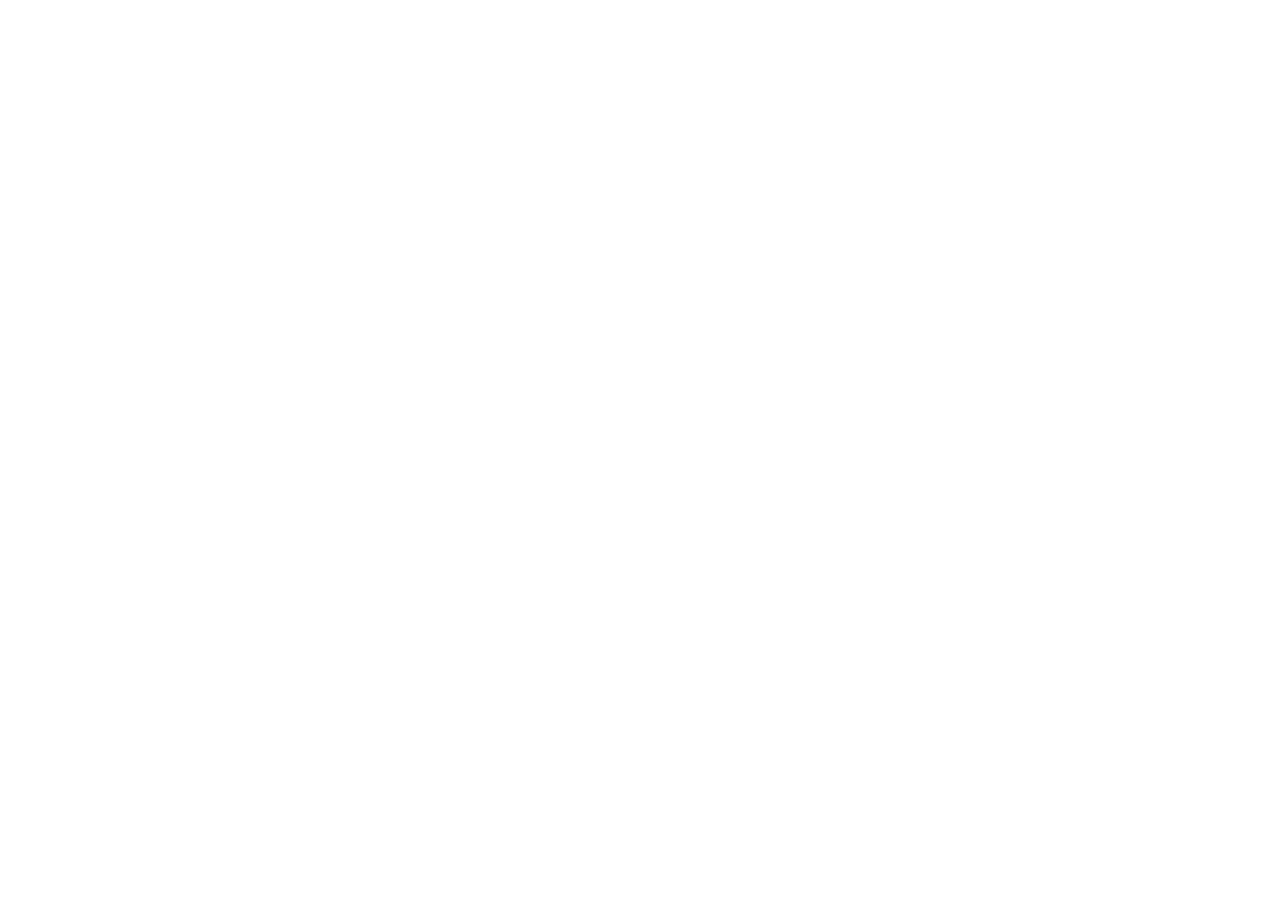
==== commit b80b195a: "Update pages files" ====
--- a/index.html
+++ b/index.html
@@ -1,31 +1,9 @@
 <!doctype html>
-<html data-n-head-ssr>
+<html>
   <head>
-    <title>Lums - Vue Nuxt SEO Landing Template</title><meta data-n-head="ssr" charset="utf-8"><meta data-n-head="ssr" name="viewport" content="width=device-width,initial-scale=1"><meta data-n-head="ssr" data-hid="description" name="description" content="Lums - Vue Nuxt SEO Landing Template"><link data-n-head="ssr" rel="apple-touch-icon" sizes="57x57" type="image/x-icon" href="/images/favicon/apple-icon-57x57.png"><link data-n-head="ssr" rel="apple-touch-icon" sizes="60x60" type="image/x-icon" href="/images/favicon/apple-icon-60x60.png"><link data-n-head="ssr" rel="apple-touch-icon" sizes="72x72" type="image/x-icon" href="/images/favicon/apple-icon-72x72.png"><link data-n-head="ssr" rel="icon" sizes="32x32" type="image/png" href="/images/favicon/favicon-32x32.png"><link data-n-head="ssr" rel="icon" sizes="16x16" type="image/png" href="/images/favicon/favicon-16x16.png"><link data-n-head="ssr" rel="stylesheet" href="/css/bootstrap.min.css"><link data-n-head="ssr" rel="stylesheet" href="/css/animate.css"><link data-n-head="ssr" rel="stylesheet" href="/css/font-awesome.min.css"><link data-n-head="ssr" rel="stylesheet" href="/fonts/spartan-mb/stylesheet.css"><link data-n-head="ssr" rel="stylesheet" href="/plugins/lums-icon/style.css"><link data-n-head="ssr" rel="stylesheet" href="/plugins/mediabox/mediabox.min.css"><link data-n-head="ssr" rel="stylesheet" href="/plugins/mediabox/mediabox.min.css"><link data-n-head="ssr" rel="stylesheet" href="/css/style.css"><link data-n-head="ssr" rel="stylesheet" href="/css/responsive.css"><link rel="preload" href="/_nuxt/9558dcb.js" as="script"><link rel="preload" href="/_nuxt/2646356.js" as="script"><link rel="preload" href="/_nuxt/2b00815.js" as="script"><link rel="preload" href="/_nuxt/1246e81.js" as="script"><link rel="preload" href="/_nuxt/6aed042.js" as="script"><style data-vue-ssr-id="3191d5ad:0 0bf4c33e:0">.nuxt-progress{position:fixed;top:0;left:0;right:0;height:4px;width:0;opacity:1;transition:width .1s,opacity .4s;background-color:#a461e5;z-index:999999}.nuxt-progress.nuxt-progress-notransition{transition:none}.nuxt-progress-failed{background-color:red}#pricing[data-v-c4aff0ec]{height:5400px}.row[data-v-c4aff0ec]{display:flex}img[data-v-c4aff0ec]{z-index:20}</style>
+    <title>project-musiclifegroup</title><meta data-n-head="1" charset="utf-8"><meta data-n-head="1" name="viewport" content="width=device-width,initial-scale=1"><meta data-n-head="1" data-hid="description" name="description" content="Project for Music Life Group"><link data-n-head="1" rel="apple-touch-icon" sizes="57x57" type="image/x-icon" href="/images/favicon/apple-icon-57x57.png"><link data-n-head="1" rel="apple-touch-icon" sizes="60x60" type="image/x-icon" href="/images/favicon/apple-icon-60x60.png"><link data-n-head="1" rel="apple-touch-icon" sizes="72x72" type="image/x-icon" href="/images/favicon/apple-icon-72x72.png"><link data-n-head="1" rel="icon" sizes="32x32" type="image/png" href="/favicon.ico"><link data-n-head="1" rel="stylesheet" href="/css/bootstrap.min.css"><link data-n-head="1" rel="stylesheet" href="/css/animate.css"><link data-n-head="1" rel="stylesheet" href="/css/font-awesome.min.css"><link data-n-head="1" rel="stylesheet" href="/fonts/spartan-mb/stylesheet.css"><link data-n-head="1" rel="stylesheet" href="/plugins/lums-icon/style.css"><link data-n-head="1" rel="stylesheet" href="/plugins/mediabox/mediabox.min.css"><link data-n-head="1" rel="stylesheet" href="/plugins/mediabox/mediabox.min.css"><link data-n-head="1" rel="stylesheet" href="/css/style.css"><link data-n-head="1" rel="stylesheet" href="/css/responsive.css"><link rel="preload" href="/_nuxt/aac4469.js" as="script"><link rel="preload" href="/_nuxt/05ac316.js" as="script"><link rel="preload" href="/_nuxt/d7e285f.js" as="script">
   </head>
   <body>
-    <div data-server-rendered="true" id="__nuxt"><!----><div id="__layout"><div class="page-wrapper"><div><header class="site-header header-one" data-v-0dde7ed7><nav class="navbar navbar-expand-lg navbar-light header-navigation stricky" data-v-0dde7ed7><div class="container clearfix" data-v-0dde7ed7><div class="logo-box clearfix" data-v-0dde7ed7><a href="/" class="navbar-brand" data-v-0dde7ed7><img src="/images/logo-light.png" width="66" alt="Awesome Image" class="main-logo" data-v-0dde7ed7></a> <button data-target=".main-navigation" class="menu-toggler" data-v-0dde7ed7><span class="fa fa-bars" data-v-0dde7ed7></span></button></div> <div class="main-navigation" style="display:none" data-v-0dde7ed7><ul class="navigation-box one-page-scroll-menu" data-v-0dde7ed7><li class="current scrollToLink" data-v-0dde7ed7><a href="#home" data-v-0dde7ed7>主頁</a></li> <li class="scrollToLink" data-v-0dde7ed7><a href="#services" data-v-0dde7ed7>關於我們</a></li> <li class="scrollToLink" data-v-0dde7ed7><a href="#pricing" data-v-0dde7ed7>Pricing</a></li> <li class="scrollToLink" data-v-0dde7ed7><a href="#testimonials" data-v-0dde7ed7>Testimonials</a></li> <li class="scrollToLink" data-v-0dde7ed7><a href="#blog" data-v-0dde7ed7>Blog</a> <ul class="sub-menu" style="display:block" data-v-0dde7ed7><li data-v-0dde7ed7><a href="/blog" data-v-0dde7ed7>Blog</a></li> <li data-v-0dde7ed7><a href="/blog-details" data-v-0dde7ed7>Blog Details</a></li></ul></li> <li class="scrollToLink" data-v-0dde7ed7><a href="#contact" data-v-0dde7ed7>Contact</a></li></ul></div> <div class="right-side-box" data-v-0dde7ed7><a href="#" class="thm-btn header-one__btn" data-v-0dde7ed7>Contact</a></div></div></nav></header> <section id="home" class="banner-one" data-v-cc2d9fd2><span class="banner-one__shape-1" data-v-cc2d9fd2></span> <span class="banner-one__shape-2" data-v-cc2d9fd2></span> <span class="banner-one__shape-3" data-v-cc2d9fd2></span> <span class="banner-one__shape-4" data-v-cc2d9fd2></span> <span class="banner-one__shape-5" data-v-cc2d9fd2></span> <span class="banner-one__shape-6" data-v-cc2d9fd2></span> <img src="/images/globe-1-1.png" alt="Awesome Image" class="banner-one__globe" data-v-cc2d9fd2> <img src="/images/rocket-1-1.png" alt="Awesome Image" class="banner-one__rocket" data-v-cc2d9fd2> <div class="container" data-v-cc2d9fd2><div class="row" data-v-cc2d9fd2><div class="col-xl-6" data-v-cc2d9fd2><div class="banner-one__content" data-v-cc2d9fd2><h3 class="banner-one__title" data-v-cc2d9fd2>
-            生命之樂
-            <br data-v-cc2d9fd2>
-            Music Life Group
-          </h3></div></div></div></div></section> <section id="services" class="service-one" data-v-36af888f><div class="container" data-v-36af888f><div class="block-title text-center" data-v-36af888f><h2 class="block-title__title black-text-color" data-v-36af888f>服務範疇</h2></div> <div class="row" data-v-36af888f><div class="col-lg-4" data-v-36af888f><div class="service-one__single" data-v-36af888f><span class="service-one__dot-1" data-v-36af888f></span> <span class="service-one__dot-2" data-v-36af888f></span> <span class="service-one__dot-3" data-v-36af888f></span> <div class="service-one__icon" data-v-36af888f><i class="lums-icon-laptop" data-v-36af888f></i></div> <h3 class="service-one__title" data-v-36af888f><div data-v-36af888f>個人作曲</div></h3> <ul data-v-36af888f><li data-v-36af888f>婚姻</li> <li data-v-36af888f>小寶寶出生</li> <li data-v-36af888f>新品牌誕生</li> <li data-v-36af888f>散水禮</li></ul></div></div> <div class="col-lg-4" data-v-36af888f><div class="service-one__single" data-v-36af888f><span class="service-one__dot-1" data-v-36af888f></span> <span class="service-one__dot-2" data-v-36af888f></span> <span class="service-one__dot-3" data-v-36af888f></span> <div class="service-one__icon" data-v-36af888f><i class="lums-icon-presentation" data-v-36af888f></i></div> <h3 class="service-one__title" data-v-36af888f><div data-v-36af888f>企業作曲</div></h3> <ul data-v-36af888f><li data-v-36af888f>廣告音樂</li> <li data-v-36af888f>電影配樂</li></ul></div></div> <div class="col-lg-4" data-v-36af888f><div class="service-one__single" data-v-36af888f><span class="service-one__dot-1" data-v-36af888f></span> <span class="service-one__dot-2" data-v-36af888f></span> <span class="service-one__dot-3" data-v-36af888f></span> <div class="service-one__icon" data-v-36af888f><i class="lums-icon-target" data-v-36af888f></i></div> <h3 class="service-one__title" data-v-36af888f><div data-v-36af888f>
-              音樂課程
-            </div></h3> <ul data-v-36af888f><li data-v-36af888f>鋼琴保證班</li> <li data-v-36af888f>作曲保證班</li></ul></div></div></div></div></section> <section class="cta-three" data-v-482aeeed><div class="container" data-v-482aeeed><div class="row" data-v-482aeeed><div class="col-lg-6" data-v-482aeeed><div class="cta-three__image" data-v-482aeeed><img src="/images/angels.png" alt="Awesome Image" data-v-482aeeed></div></div> <div class="col-lg-6" data-v-482aeeed><div class="cta-three__content" data-v-482aeeed><div class="block-title text-left" data-v-482aeeed><h2 class="block-title__title black-text-color" data-v-482aeeed>
-              品牌概念
-            </h2></div> <p class="cta-three__text" data-v-482aeeed>
-            我們是一間實務的音樂創作機構，通過為你作曲，以音樂面對人生。我們的主題有四個天使，包括誕生之歌
-            - Angel O、成熟旅途 - Angel Dot、挑戰命運 - 16th angel、天使之歌 -
-            Angel Pitch。
-          </p> <ul class="cta-three__list" data-v-482aeeed><li class="cta-three__list-item" data-v-482aeeed><i class="fa fa-check" data-v-482aeeed></i>誕生之歌 - Angel O -
-              象徵一個人或一件事情的開始
-            </li> <li class="cta-three__list-item" data-v-482aeeed><i class="fa fa-check" data-v-482aeeed></i>成熟旅途 - Angel Dot -
-              象徵每一個階段的轉變
-            </li> <li class="cta-three__list-item" data-v-482aeeed><i class="fa fa-check" data-v-482aeeed></i>挑戰命運 - 16th angel -
-              象徵正向面對人生不同的挑戰
-            </li> <li class="cta-three__list-item" data-v-482aeeed><i class="fa fa-check" data-v-482aeeed></i>天使之歌 - Angel Pitch -
-              象徵一件事情的終結
-            </li></ul></div></div></div></div></section> <section id="pricing" class="pricing-one" data-v-c4aff0ec><div class="container" data-v-c4aff0ec><div class="block-title text-center" data-v-c4aff0ec><h2 class="block-title__title black-text-color" data-v-c4aff0ec>
-        音樂課程內容
-      </h2></div> <div class="row" data-v-c4aff0ec><img src="/images/box1.png" data-v-c4aff0ec> <img src="/images/box2.png" data-v-c4aff0ec> <img src="/images/box3.png" data-v-c4aff0ec></div></div></section> <section id="contact" class="cta-one" data-v-18be8b06><div class="container text-center" data-v-18be8b06><div class="block-title" data-v-18be8b06><h2 class="block-title__title light-text-color" data-v-18be8b06>聯絡我們</h2></div> <a href="https://www.facebook.com/生命之樂-Music-Life-Group-101231378718871/" target="_blank" class="thm-btn cta-one__btn" data-v-18be8b06>Facebook</a></div></section> <div data-v-0c562ce8><footer class="site-footer" data-v-0c562ce8><div class="site-footer__upper" data-v-0c562ce8><div class="container" data-v-0c562ce8><div class="site-footer__5-col-wrap" data-v-0c562ce8><div class="footer-widget footer-widget__about" data-v-0c562ce8><a href="/" class="footer-widget__logo" data-v-0c562ce8><img width="66" src="/images/logo-dark.png" alt="Awesome Image" data-v-0c562ce8></a></div> <div class="footer-widget" data-v-0c562ce8><h3 class="footer-widget__title" data-v-0c562ce8>Explore</h3> <ul class="footer-widget__links" data-v-0c562ce8><li class="footer-widget__links-item" data-v-0c562ce8><a href="#" class="footer-widget__links-link" data-v-0c562ce8>About</a></li> <li class="footer-widget__links-item" data-v-0c562ce8><a href="#" class="footer-widget__links-link" data-v-0c562ce8>Our Team</a></li> <li class="footer-widget__links-item" data-v-0c562ce8><a href="#" class="footer-widget__links-link" data-v-0c562ce8>Features</a></li> <li class="footer-widget__links-item" data-v-0c562ce8><a href="#" class="footer-widget__links-link" data-v-0c562ce8>Blog</a></li> <li class="footer-widget__links-item" data-v-0c562ce8><a href="#" class="footer-widget__links-link" data-v-0c562ce8>How It Works</a></li></ul></div> <div class="footer-widget" data-v-0c562ce8><h3 class="footer-widget__title" data-v-0c562ce8>Services</h3> <ul class="footer-widget__links" data-v-0c562ce8><li class="footer-widget__links-item" data-v-0c562ce8><a href="#" class="footer-widget__links-link" data-v-0c562ce8>Speed Optimization</a></li> <li class="footer-widget__links-item" data-v-0c562ce8><a href="#" class="footer-widget__links-link" data-v-0c562ce8>Marketing Analysis</a></li> <li class="footer-widget__links-item" data-v-0c562ce8><a href="#" class="footer-widget__links-link" data-v-0c562ce8>SEO and Backlinks</a></li> <li class="footer-widget__links-item" data-v-0c562ce8><a href="#" class="footer-widget__links-link" data-v-0c562ce8>Content Marketing</a></li></ul></div> <div class="footer-widget" data-v-0c562ce8><h3 class="footer-widget__title" data-v-0c562ce8>Links</h3> <ul class="footer-widget__links" data-v-0c562ce8><li class="footer-widget__links-item" data-v-0c562ce8><a href="#" class="footer-widget__links-link" data-v-0c562ce8>Help</a></li> <li class="footer-widget__links-item" data-v-0c562ce8><a href="#" class="footer-widget__links-link" data-v-0c562ce8>Support</a></li> <li class="footer-widget__links-item" data-v-0c562ce8><a href="#" class="footer-widget__links-link" data-v-0c562ce8>Clients</a></li> <li class="footer-widget__links-item" data-v-0c562ce8><a href="#" class="footer-widget__links-link" data-v-0c562ce8>Contact</a></li></ul></div> <div class="footer-widget footer-widget__subscribe" data-v-0c562ce8><h3 class="footer-widget__title" data-v-0c562ce8>Subscribe</h3> <form action="#" class="footer-widget__subscribe-form" data-v-0c562ce8><input name="email" placeholder="Email address" data-v-0c562ce8> <button type="submit" data-v-0c562ce8><i class="fa fa-location-arrow" data-v-0c562ce8></i></button></form></div></div></div></div> <div class="site-footer__lower" data-v-0c562ce8><div class="container" data-v-0c562ce8><div class="inner-container" data-v-0c562ce8><p class="site-footer__copytext" data-v-0c562ce8>© copyright 2020 by <a href="#" data-v-0c562ce8>Layerdrops.com</a></p> <div class="site-footer__social" data-v-0c562ce8><a href="#" data-v-0c562ce8><i class="fa fa-facebook-square" data-v-0c562ce8></i></a> <a href="#" data-v-0c562ce8><i class="fa fa-twitter" data-v-0c562ce8></i></a> <a href="#" data-v-0c562ce8><i class="fa fa-instagram" data-v-0c562ce8></i></a> <a href="#" data-v-0c562ce8><i class="fa fa-pinterest-p" data-v-0c562ce8></i></a></div></div></div></div></footer> <a href="#" class="scroll-to-target scroll-to-top" style="display:none" data-v-0c562ce8><i class="fa fa-angle-up" data-v-0c562ce8></i></a></div></div></div></div></div><script>window.__NUXT__={layout:"default",data:[{}],fetch:[],error:null,serverRendered:!0,routePath:"/",config:{}}</script><script src="/_nuxt/9558dcb.js" defer></script><script src="/_nuxt/1246e81.js" defer></script><script src="/_nuxt/6aed042.js" defer></script><script src="/_nuxt/2646356.js" defer></script><script src="/_nuxt/2b00815.js" defer></script><script data-n-head="ssr" src="/assets/plugins/mediabox/mediabox.min.js" data-body="true"></script><script data-n-head="ssr" src="/assets/plugins/accordion/accordion.min.js" data-body="true"></script>
-  </body>
+    <div id="__nuxt"><style>#nuxt-loading{background:#fff;visibility:hidden;opacity:0;position:absolute;left:0;right:0;top:0;bottom:0;display:flex;justify-content:center;align-items:center;flex-direction:column;animation:nuxtLoadingIn 10s ease;-webkit-animation:nuxtLoadingIn 10s ease;animation-fill-mode:forwards;overflow:hidden}@keyframes nuxtLoadingIn{0%{visibility:hidden;opacity:0}20%{visibility:visible;opacity:0}100%{visibility:visible;opacity:1}}@-webkit-keyframes nuxtLoadingIn{0%{visibility:hidden;opacity:0}20%{visibility:visible;opacity:0}100%{visibility:visible;opacity:1}}#nuxt-loading>div,#nuxt-loading>div:after{border-radius:50%;width:5rem;height:5rem}#nuxt-loading>div{font-size:10px;position:relative;text-indent:-9999em;border:.5rem solid #f5f5f5;border-left:.5rem solid #a461e5;-webkit-transform:translateZ(0);-ms-transform:translateZ(0);transform:translateZ(0);-webkit-animation:nuxtLoading 1.1s infinite linear;animation:nuxtLoading 1.1s infinite linear}#nuxt-loading.error>div{border-left:.5rem solid #ff4500;animation-duration:5s}@-webkit-keyframes nuxtLoading{0%{-webkit-transform:rotate(0);transform:rotate(0)}100%{-webkit-transform:rotate(360deg);transform:rotate(360deg)}}@keyframes nuxtLoading{0%{-webkit-transform:rotate(0);transform:rotate(0)}100%{-webkit-transform:rotate(360deg);transform:rotate(360deg)}}</style><script>window.addEventListener("error",function(){var e=document.getElementById("nuxt-loading");e&&(e.className+=" error")})</script><div id="nuxt-loading" aria-live="polite" role="status"><div>Loading...</div></div></div><script data-n-head="1" src="/assets/plugins/mediabox/mediabox.min.js" data-body="true"></script><script data-n-head="1" src="/assets/plugins/accordion/accordion.min.js" data-body="true"></script><script>window.__NUXT__={config:{},staticAssetsBase:void 0}</script>
+  <script src="/_nuxt/aac4469.js"></script><script src="/_nuxt/05ac316.js"></script><script src="/_nuxt/d7e285f.js"></script></body>
 </html>
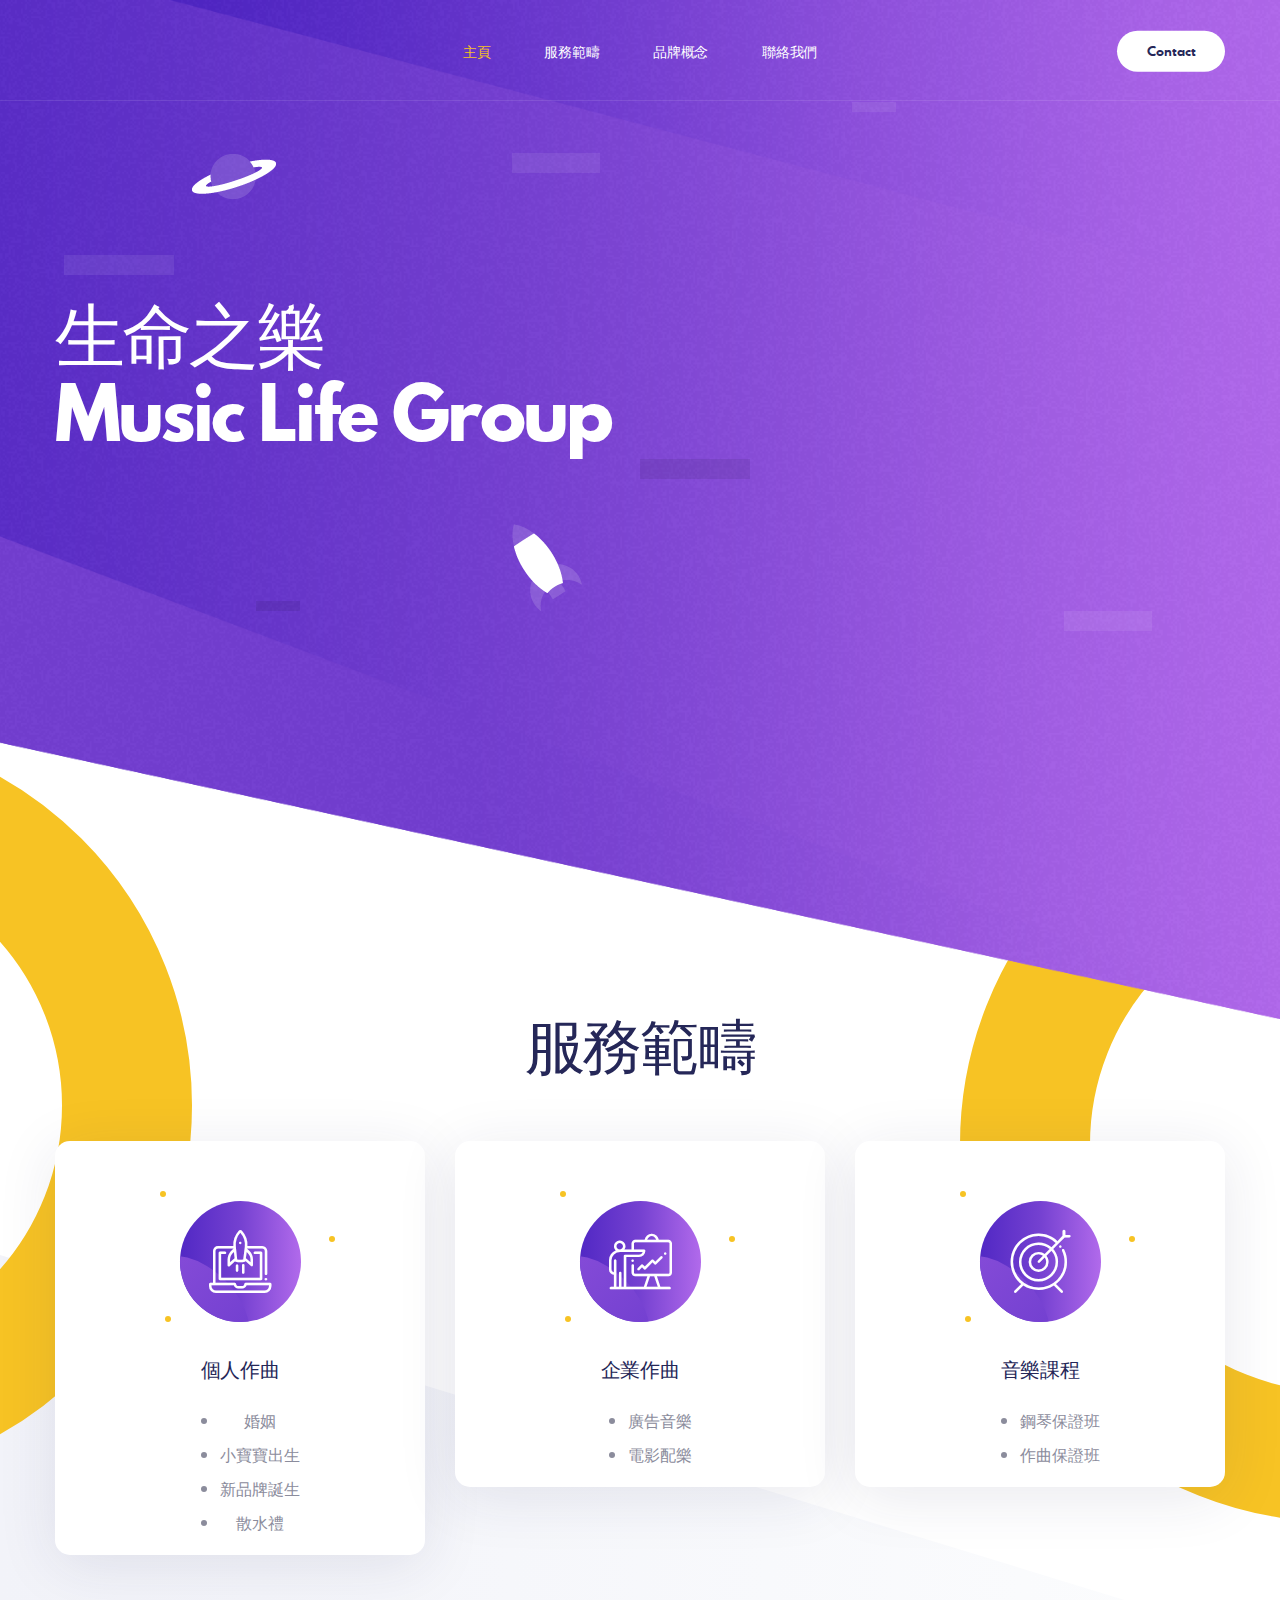
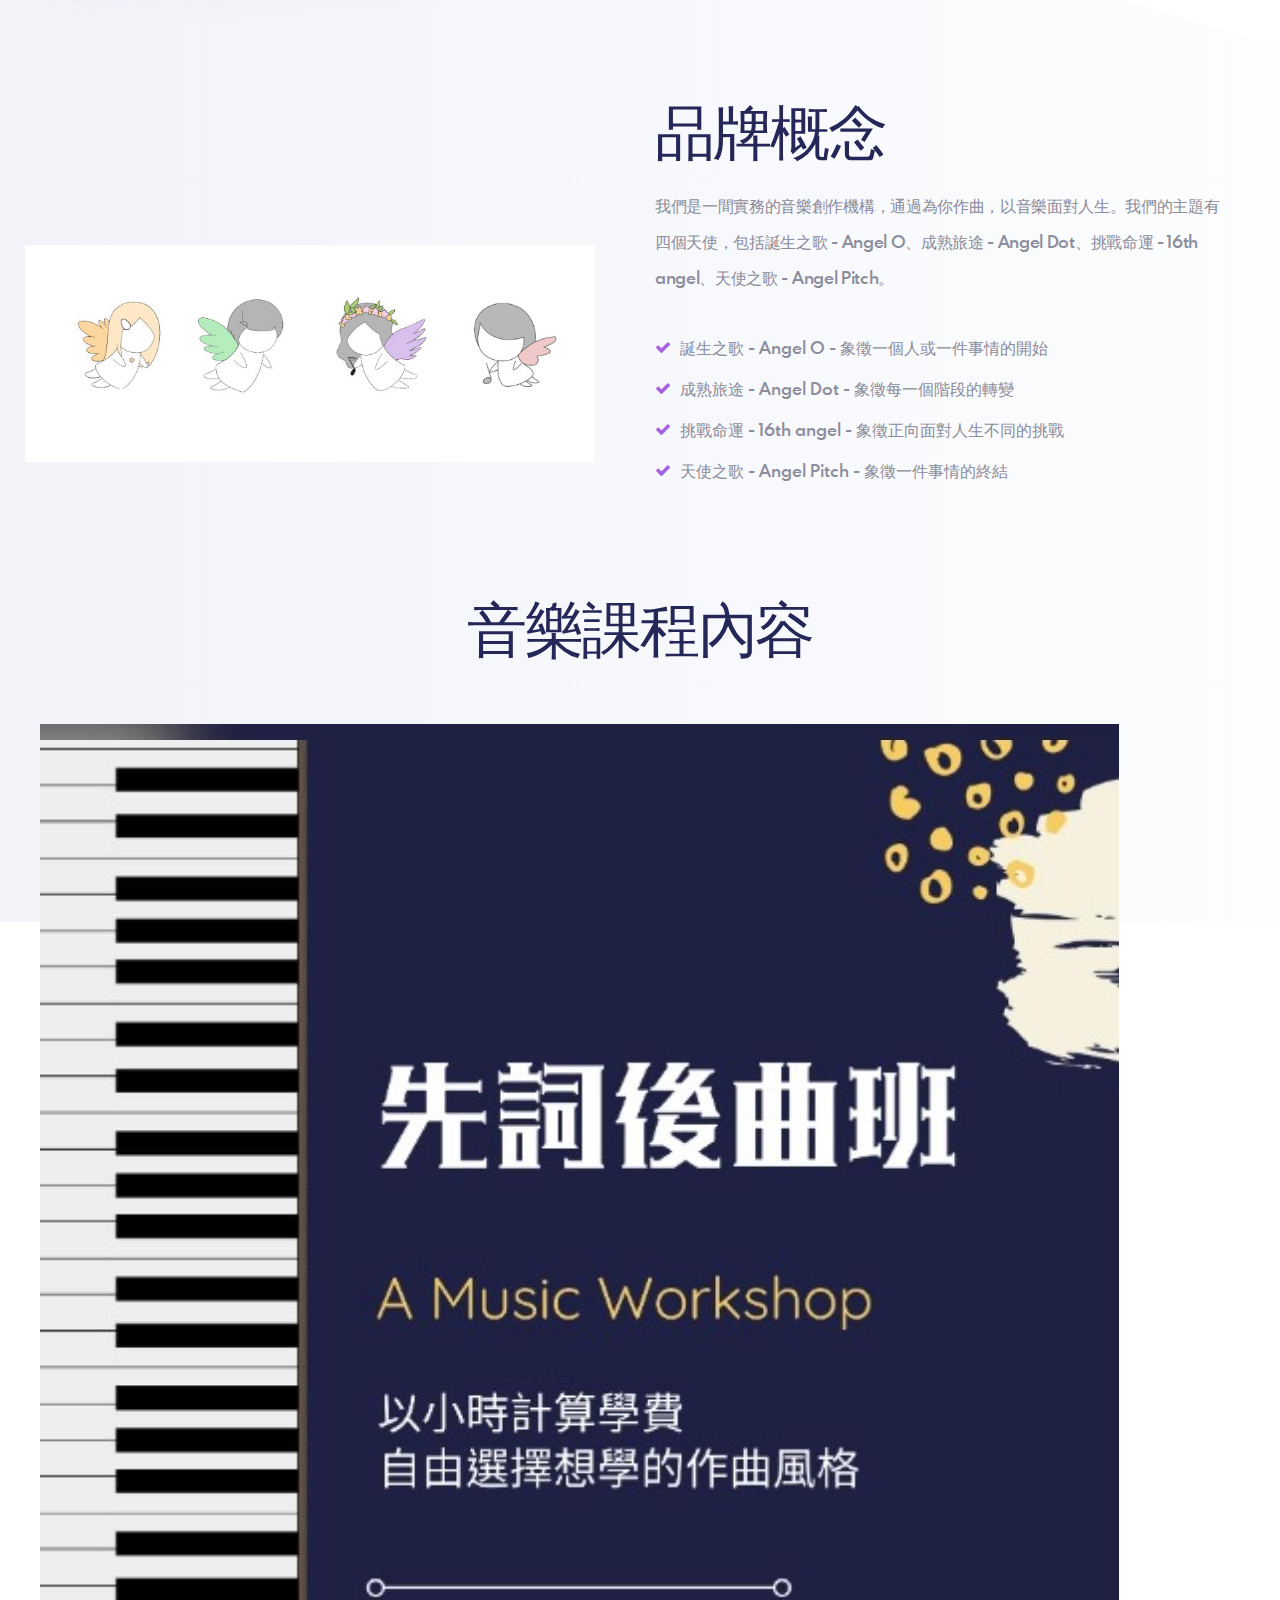
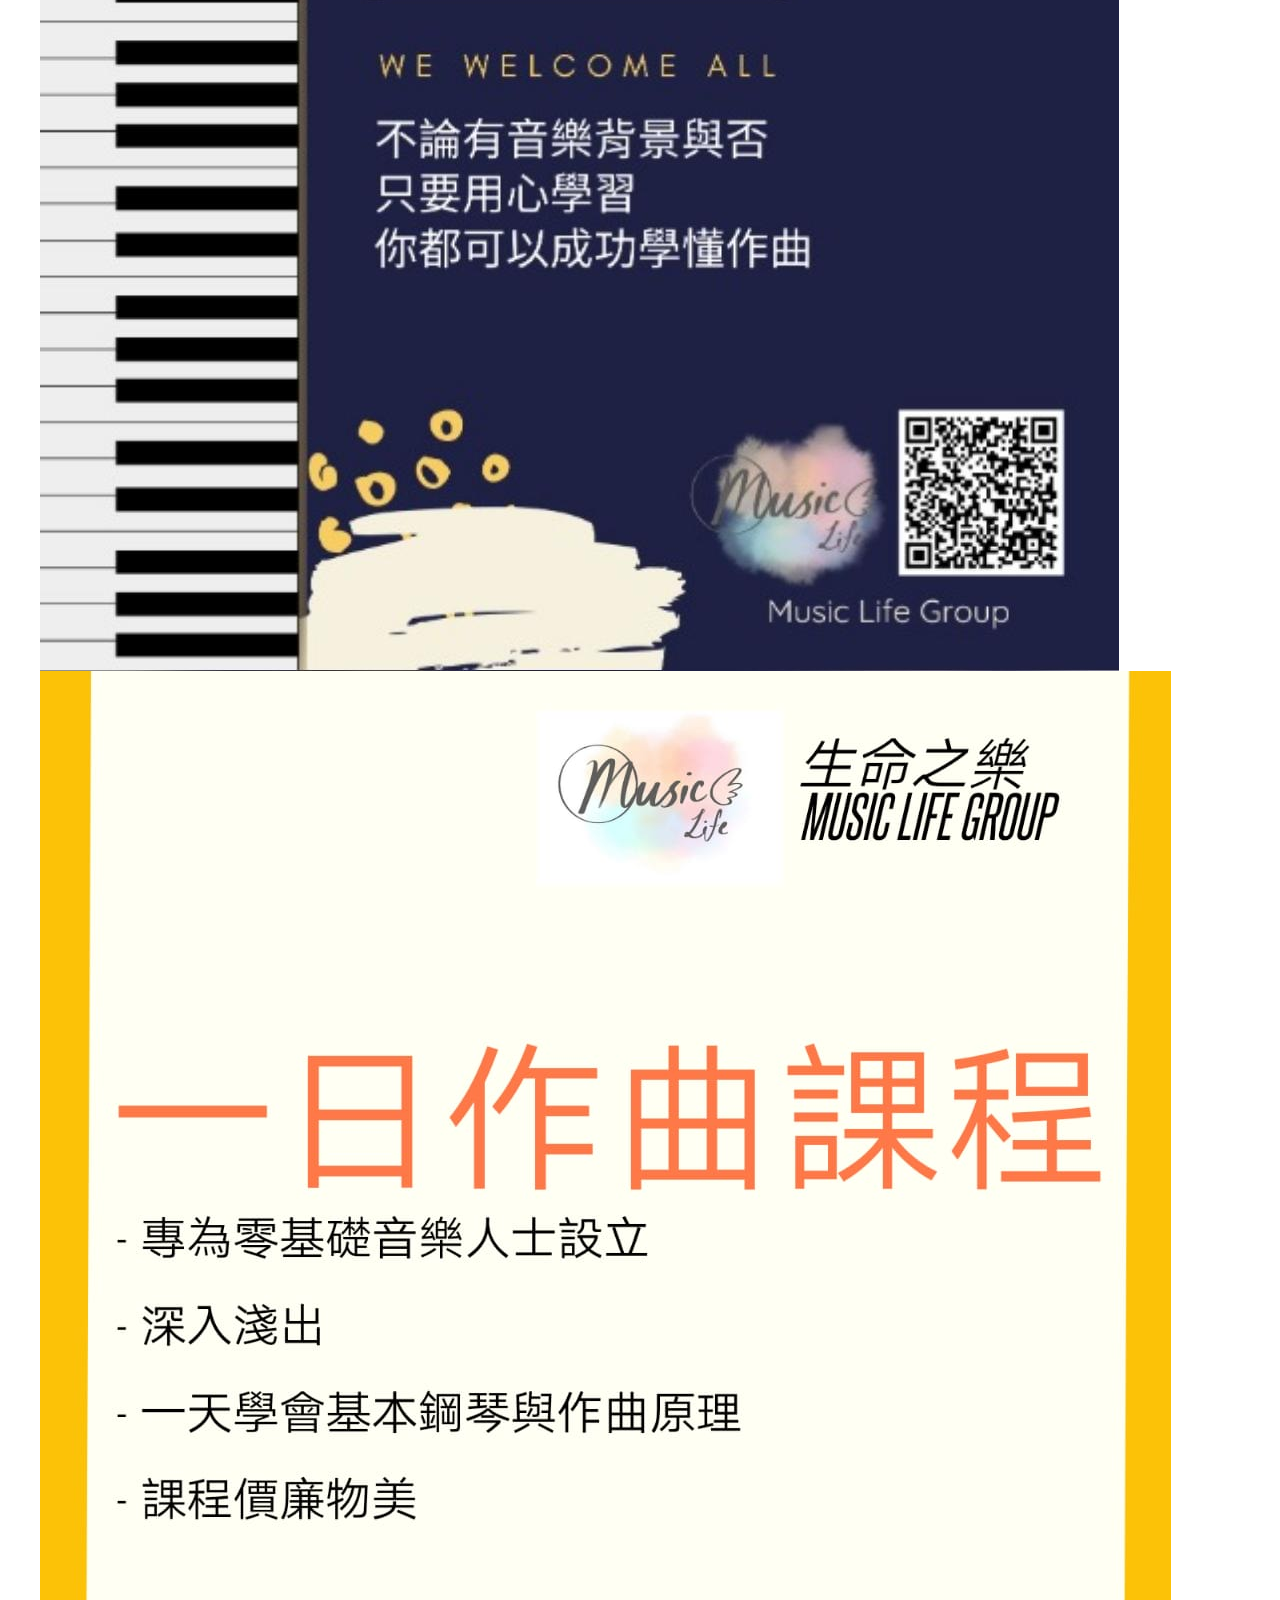
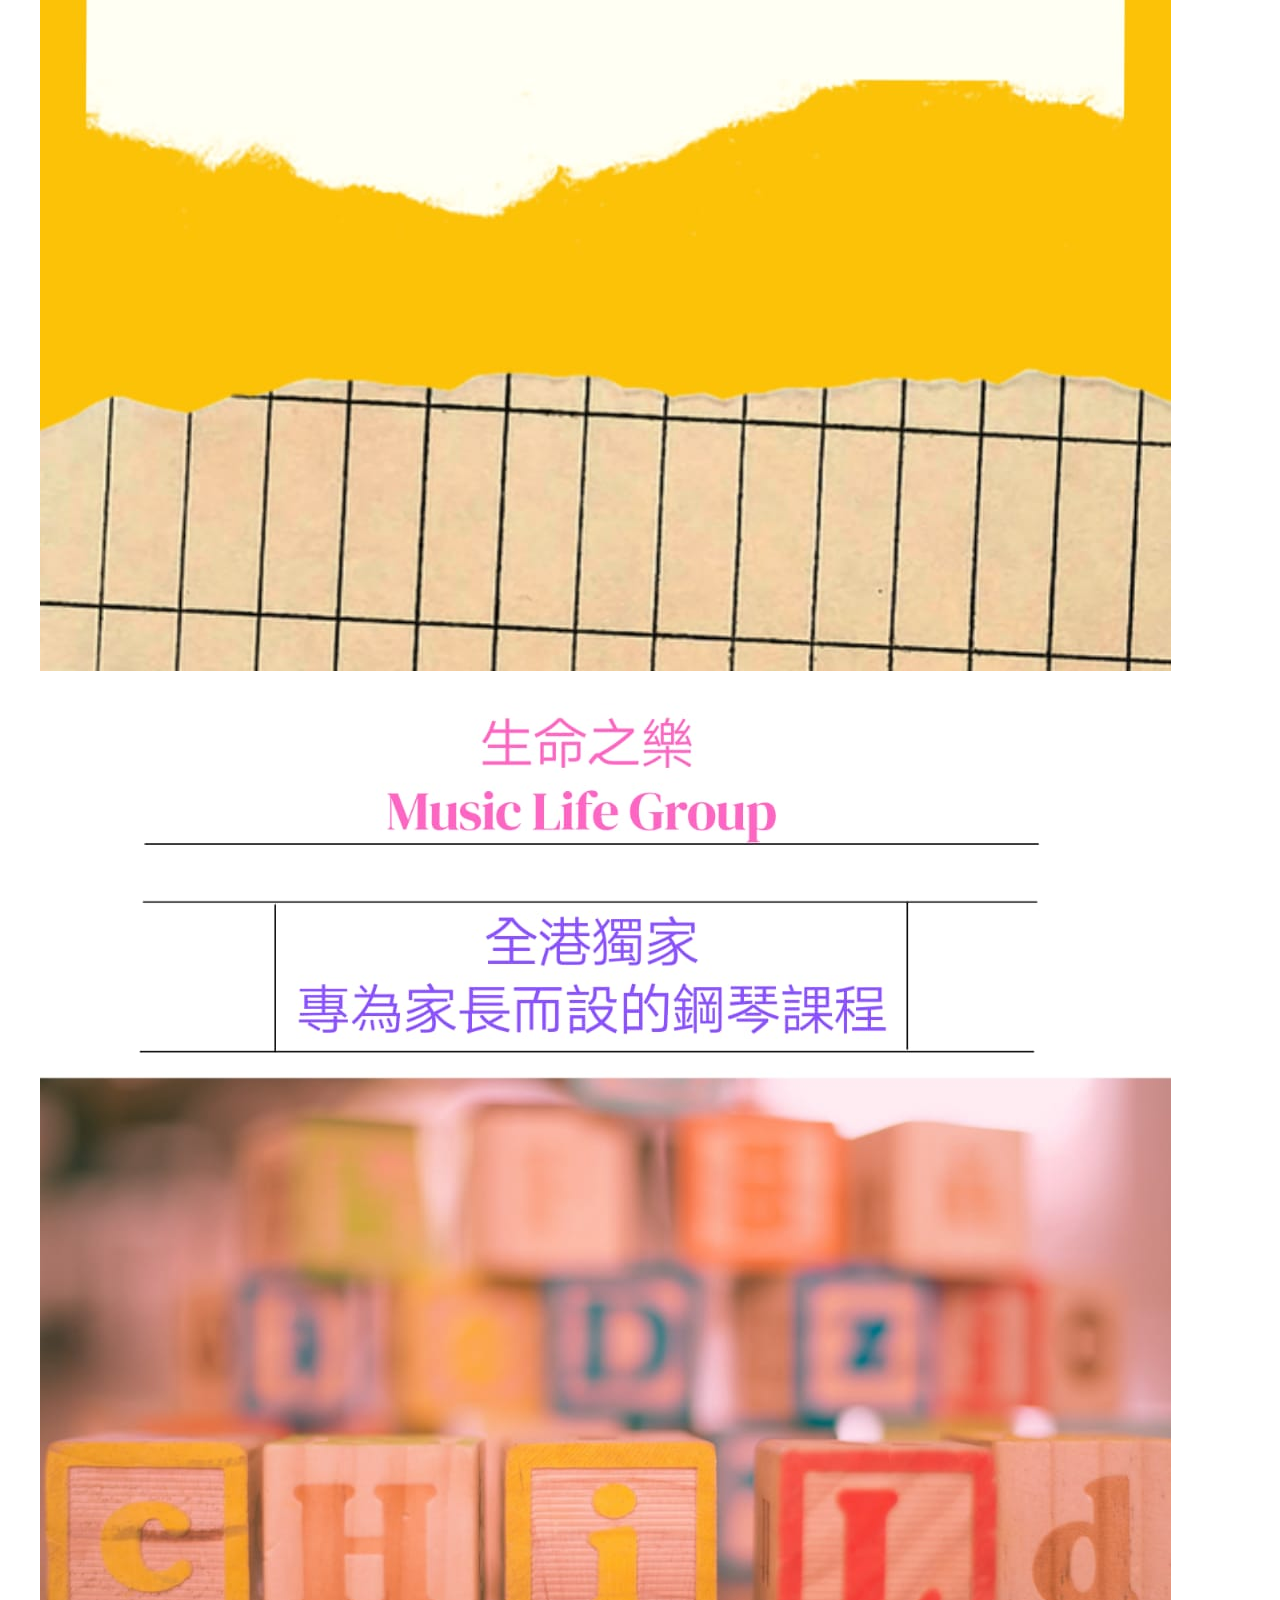
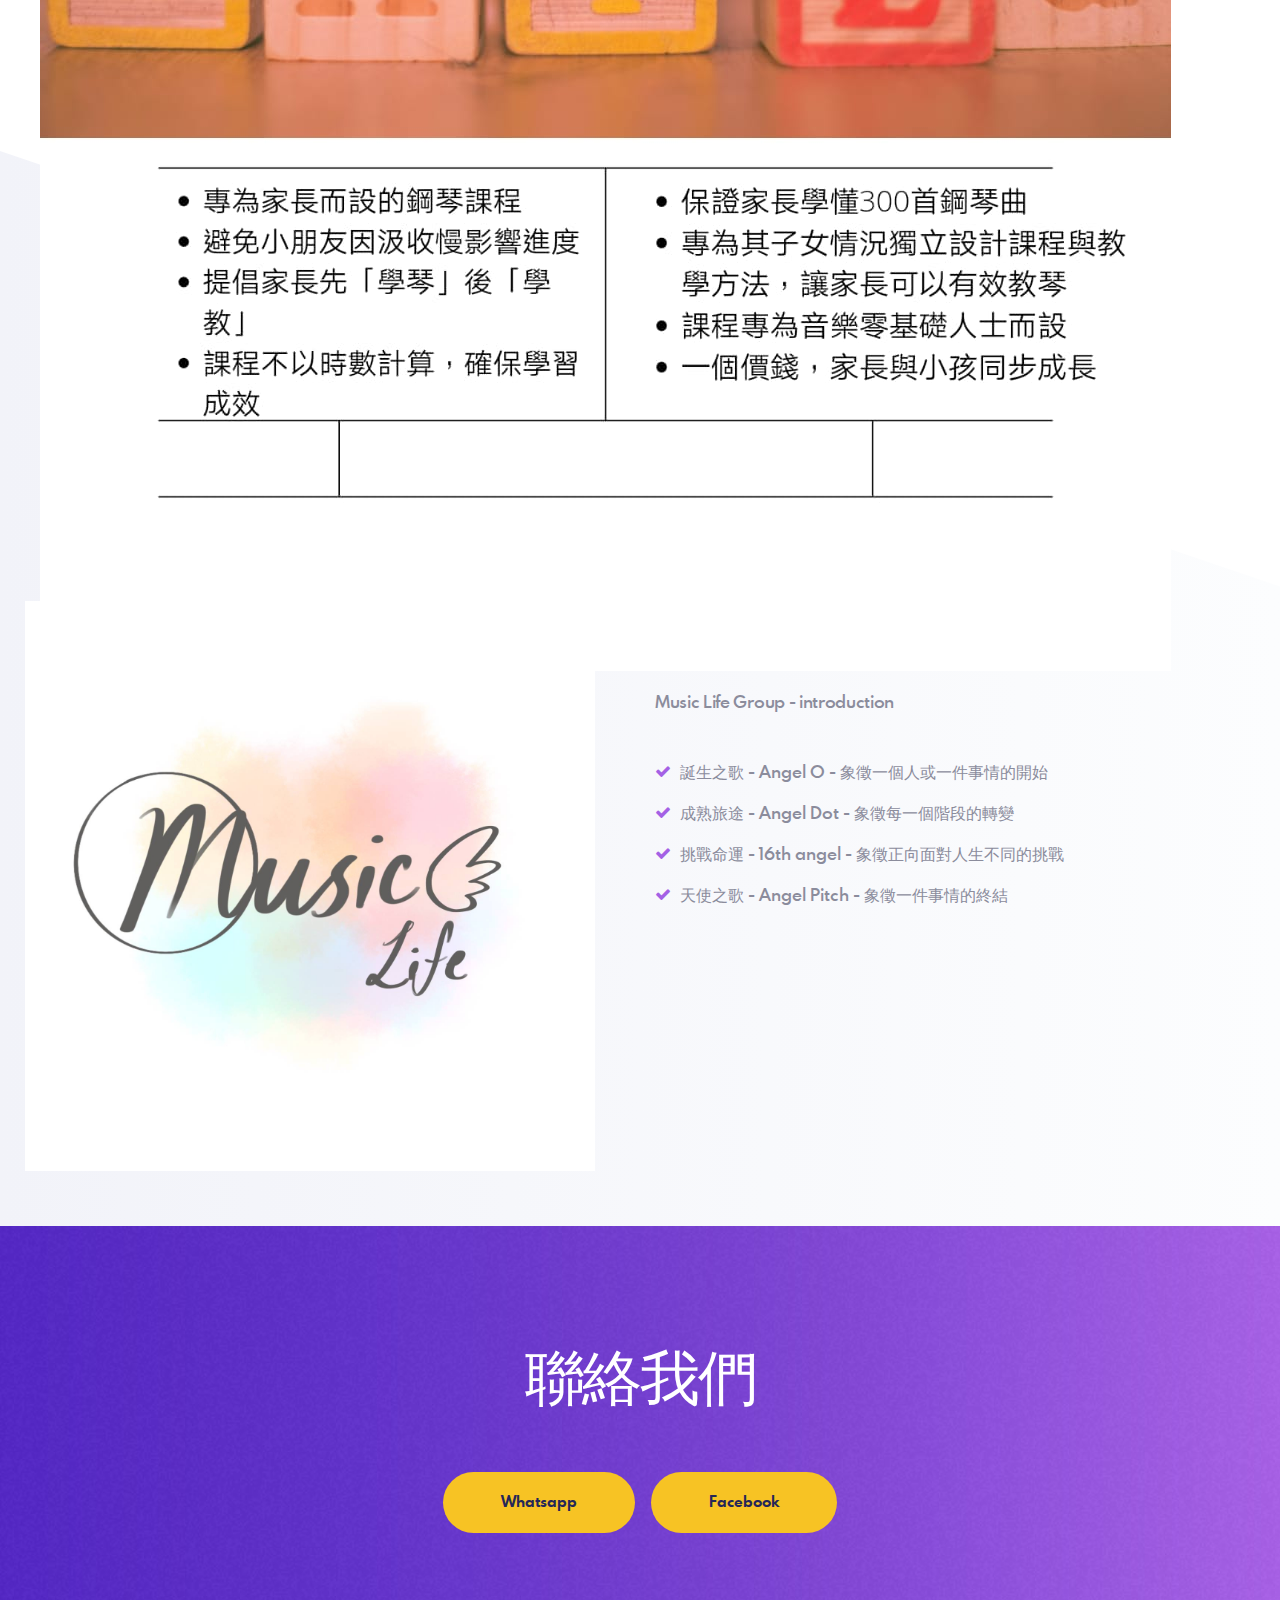
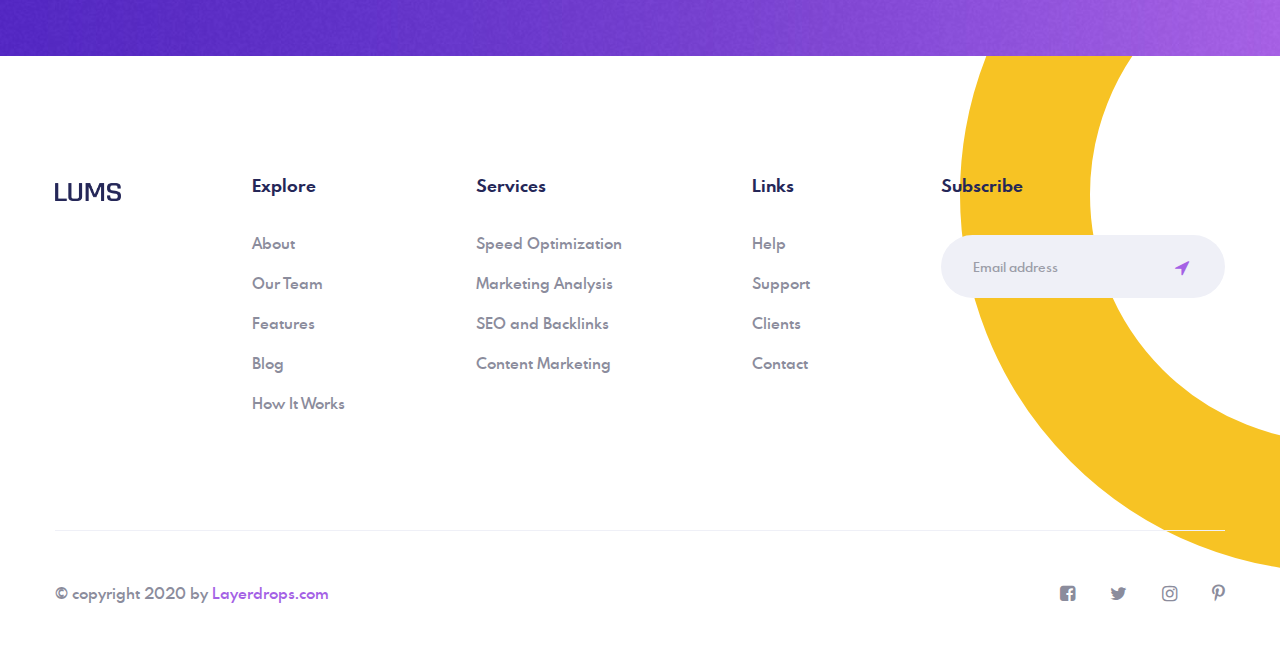
==== commit 67414b20: "Merge branch 'gareth0712:main' into main" ====
--- a/index.html
+++ b/index.html
@@ -1,9 +1,43 @@
 <!doctype html>
-<html>
+<html data-n-head-ssr>
   <head>
-    <title>project-musiclifegroup</title><meta data-n-head="1" charset="utf-8"><meta data-n-head="1" name="viewport" content="width=device-width,initial-scale=1"><meta data-n-head="1" data-hid="description" name="description" content="Project for Music Life Group"><link data-n-head="1" rel="apple-touch-icon" sizes="57x57" type="image/x-icon" href="/images/favicon/apple-icon-57x57.png"><link data-n-head="1" rel="apple-touch-icon" sizes="60x60" type="image/x-icon" href="/images/favicon/apple-icon-60x60.png"><link data-n-head="1" rel="apple-touch-icon" sizes="72x72" type="image/x-icon" href="/images/favicon/apple-icon-72x72.png"><link data-n-head="1" rel="icon" sizes="32x32" type="image/png" href="/favicon.ico"><link data-n-head="1" rel="stylesheet" href="/css/bootstrap.min.css"><link data-n-head="1" rel="stylesheet" href="/css/animate.css"><link data-n-head="1" rel="stylesheet" href="/css/font-awesome.min.css"><link data-n-head="1" rel="stylesheet" href="/fonts/spartan-mb/stylesheet.css"><link data-n-head="1" rel="stylesheet" href="/plugins/lums-icon/style.css"><link data-n-head="1" rel="stylesheet" href="/plugins/mediabox/mediabox.min.css"><link data-n-head="1" rel="stylesheet" href="/plugins/mediabox/mediabox.min.css"><link data-n-head="1" rel="stylesheet" href="/css/style.css"><link data-n-head="1" rel="stylesheet" href="/css/responsive.css"><link rel="preload" href="/_nuxt/aac4469.js" as="script"><link rel="preload" href="/_nuxt/05ac316.js" as="script"><link rel="preload" href="/_nuxt/d7e285f.js" as="script">
+    <title>生命之樂 - Music Life Group</title><meta data-n-head="ssr" charset="utf-8"><meta data-n-head="ssr" name="viewport" content="width=device-width,initial-scale=1"><meta data-n-head="ssr" data-hid="description" name="description" content="Project for Music Life Group"><link data-n-head="ssr" rel="apple-touch-icon" sizes="57x57" type="image/x-icon" href="/images/favicon/apple-icon-57x57.png"><link data-n-head="ssr" rel="apple-touch-icon" sizes="60x60" type="image/x-icon" href="/images/favicon/apple-icon-60x60.png"><link data-n-head="ssr" rel="apple-touch-icon" sizes="72x72" type="image/x-icon" href="/images/favicon/apple-icon-72x72.png"><link data-n-head="ssr" rel="icon" sizes="32x32" type="image/png" href="/favicon.ico"><link data-n-head="ssr" rel="stylesheet" href="/css/bootstrap.min.css"><link data-n-head="ssr" rel="stylesheet" href="/css/animate.css"><link data-n-head="ssr" rel="stylesheet" href="/css/font-awesome.min.css"><link data-n-head="ssr" rel="stylesheet" href="/fonts/spartan-mb/stylesheet.css"><link data-n-head="ssr" rel="stylesheet" href="/plugins/lums-icon/style.css"><link data-n-head="ssr" rel="stylesheet" href="/plugins/mediabox/mediabox.min.css"><link data-n-head="ssr" rel="stylesheet" href="/plugins/mediabox/mediabox.min.css"><link data-n-head="ssr" rel="stylesheet" href="/css/style.css"><link data-n-head="ssr" rel="stylesheet" href="/css/responsive.css"><link rel="preload" href="/_nuxt/eb08001.js" as="script"><link rel="preload" href="/_nuxt/05ac316.js" as="script"><link rel="preload" href="/_nuxt/ec519e7.js" as="script"><link rel="preload" href="/_nuxt/ae71ba4.js" as="script"><style data-vue-ssr-id="3191d5ad:0 7349fddc:0 0d4a46d8:0 52b03d63:0 bd92593c:0">.nuxt-progress{position:fixed;top:0;left:0;right:0;height:4px;width:0;opacity:1;transition:width .1s,opacity .4s;background-color:#a461e5;z-index:999999}.nuxt-progress.nuxt-progress-notransition{transition:none}.nuxt-progress-failed{background-color:red}.banner-one__title[data-v-0eed5915]{color:#fff}#pricing[data-v-2dfb9eb4]{height:5400px}.row[data-v-2dfb9eb4]{display:flex}img[data-v-2dfb9eb4]{z-index:20}.logo[data-v-0bbca5cc]{margin-top:0}.first-button[data-v-f3c57b48]{margin-right:12px}</style>
   </head>
   <body>
-    <div id="__nuxt"><style>#nuxt-loading{background:#fff;visibility:hidden;opacity:0;position:absolute;left:0;right:0;top:0;bottom:0;display:flex;justify-content:center;align-items:center;flex-direction:column;animation:nuxtLoadingIn 10s ease;-webkit-animation:nuxtLoadingIn 10s ease;animation-fill-mode:forwards;overflow:hidden}@keyframes nuxtLoadingIn{0%{visibility:hidden;opacity:0}20%{visibility:visible;opacity:0}100%{visibility:visible;opacity:1}}@-webkit-keyframes nuxtLoadingIn{0%{visibility:hidden;opacity:0}20%{visibility:visible;opacity:0}100%{visibility:visible;opacity:1}}#nuxt-loading>div,#nuxt-loading>div:after{border-radius:50%;width:5rem;height:5rem}#nuxt-loading>div{font-size:10px;position:relative;text-indent:-9999em;border:.5rem solid #f5f5f5;border-left:.5rem solid #a461e5;-webkit-transform:translateZ(0);-ms-transform:translateZ(0);transform:translateZ(0);-webkit-animation:nuxtLoading 1.1s infinite linear;animation:nuxtLoading 1.1s infinite linear}#nuxt-loading.error>div{border-left:.5rem solid #ff4500;animation-duration:5s}@-webkit-keyframes nuxtLoading{0%{-webkit-transform:rotate(0);transform:rotate(0)}100%{-webkit-transform:rotate(360deg);transform:rotate(360deg)}}@keyframes nuxtLoading{0%{-webkit-transform:rotate(0);transform:rotate(0)}100%{-webkit-transform:rotate(360deg);transform:rotate(360deg)}}</style><script>window.addEventListener("error",function(){var e=document.getElementById("nuxt-loading");e&&(e.className+=" error")})</script><div id="nuxt-loading" aria-live="polite" role="status"><div>Loading...</div></div></div><script data-n-head="1" src="/assets/plugins/mediabox/mediabox.min.js" data-body="true"></script><script data-n-head="1" src="/assets/plugins/accordion/accordion.min.js" data-body="true"></script><script>window.__NUXT__={config:{},staticAssetsBase:void 0}</script>
-  <script src="/_nuxt/aac4469.js"></script><script src="/_nuxt/05ac316.js"></script><script src="/_nuxt/d7e285f.js"></script></body>
+    <div data-server-rendered="true" id="__nuxt"><!----><div id="__layout"><div class="page-wrapper"><div><header class="site-header header-one" data-v-5176a6a1><nav class="navbar navbar-expand-lg navbar-light header-navigation stricky" data-v-5176a6a1><div class="container clearfix" data-v-5176a6a1><div class="logo-box clearfix" data-v-5176a6a1><button data-target=".main-navigation" class="menu-toggler" data-v-5176a6a1><span class="fa fa-bars" data-v-5176a6a1></span></button></div> <div class="main-navigation" style="display:none" data-v-5176a6a1><ul class="navigation-box one-page-scroll-menu" data-v-5176a6a1><li class="current scrollToLink" data-v-5176a6a1><a href="#home" data-v-5176a6a1>主頁</a></li> <li class="scrollToLink" data-v-5176a6a1><a href="#services" data-v-5176a6a1>服務範疇</a></li> <li class="scrollToLink" data-v-5176a6a1><a href="#brand" data-v-5176a6a1>品牌概念</a></li> <li class="scrollToLink" data-v-5176a6a1><a href="#contact" data-v-5176a6a1>聯絡我們</a></li></ul></div> <div class="right-side-box" data-v-5176a6a1><a href="#" class="thm-btn header-one__btn" data-v-5176a6a1>Contact</a></div></div></nav></header> <section id="home" class="banner-one" data-v-0eed5915><span class="banner-one__shape-1" data-v-0eed5915></span> <span class="banner-one__shape-2" data-v-0eed5915></span> <span class="banner-one__shape-3" data-v-0eed5915></span> <span class="banner-one__shape-4" data-v-0eed5915></span> <span class="banner-one__shape-5" data-v-0eed5915></span> <span class="banner-one__shape-6" data-v-0eed5915></span> <img src="/images/globe-1-1.png" alt="Awesome Image" class="banner-one__globe" data-v-0eed5915> <img src="/images/rocket-1-1.png" alt="Awesome Image" class="banner-one__rocket" data-v-0eed5915> <div class="container" data-v-0eed5915><div class="row" data-v-0eed5915><div class="col-xl-6" data-v-0eed5915><div class="banner-one__content" data-v-0eed5915><h3 class="banner-one__title" data-v-0eed5915>
+            生命之樂
+            <br data-v-0eed5915>
+            Music Life Group
+          </h3></div></div></div></div></section> <section id="services" class="service-one" data-v-36af888f><div class="container" data-v-36af888f><div class="block-title text-center" data-v-36af888f><h2 class="block-title__title black-text-color" data-v-36af888f>服務範疇</h2></div> <div class="row" data-v-36af888f><div class="col-lg-4" data-v-36af888f><div class="service-one__single" data-v-36af888f><span class="service-one__dot-1" data-v-36af888f></span> <span class="service-one__dot-2" data-v-36af888f></span> <span class="service-one__dot-3" data-v-36af888f></span> <div class="service-one__icon" data-v-36af888f><i class="lums-icon-laptop" data-v-36af888f></i></div> <h3 class="service-one__title" data-v-36af888f><div data-v-36af888f>個人作曲</div></h3> <ul data-v-36af888f><li data-v-36af888f>婚姻</li> <li data-v-36af888f>小寶寶出生</li> <li data-v-36af888f>新品牌誕生</li> <li data-v-36af888f>散水禮</li></ul></div></div> <div class="col-lg-4" data-v-36af888f><div class="service-one__single" data-v-36af888f><span class="service-one__dot-1" data-v-36af888f></span> <span class="service-one__dot-2" data-v-36af888f></span> <span class="service-one__dot-3" data-v-36af888f></span> <div class="service-one__icon" data-v-36af888f><i class="lums-icon-presentation" data-v-36af888f></i></div> <h3 class="service-one__title" data-v-36af888f><div data-v-36af888f>企業作曲</div></h3> <ul data-v-36af888f><li data-v-36af888f>廣告音樂</li> <li data-v-36af888f>電影配樂</li></ul></div></div> <div class="col-lg-4" data-v-36af888f><div class="service-one__single" data-v-36af888f><span class="service-one__dot-1" data-v-36af888f></span> <span class="service-one__dot-2" data-v-36af888f></span> <span class="service-one__dot-3" data-v-36af888f></span> <div class="service-one__icon" data-v-36af888f><i class="lums-icon-target" data-v-36af888f></i></div> <h3 class="service-one__title" data-v-36af888f><div data-v-36af888f>
+              音樂課程
+            </div></h3> <ul data-v-36af888f><li data-v-36af888f>鋼琴保證班</li> <li data-v-36af888f>作曲保證班</li></ul></div></div></div></div></section> <section id="Brand" class="cta-three" data-v-6b732350><div class="container" data-v-6b732350><div class="row" data-v-6b732350><div class="col-lg-6" data-v-6b732350><div class="cta-three__image" data-v-6b732350><img src="/images/angels.png" alt="Awesome Image" data-v-6b732350></div></div> <div class="col-lg-6" data-v-6b732350><div class="cta-three__content" data-v-6b732350><div class="block-title text-left" data-v-6b732350><h2 class="block-title__title black-text-color" data-v-6b732350>
+              品牌概念
+            </h2></div> <p class="cta-three__text" data-v-6b732350>
+            我們是一間實務的音樂創作機構，通過為你作曲，以音樂面對人生。我們的主題有四個天使，包括誕生之歌
+            - Angel O、成熟旅途 - Angel Dot、挑戰命運 - 16th angel、天使之歌 -
+            Angel Pitch。
+          </p> <ul class="cta-three__list" data-v-6b732350><li class="cta-three__list-item" data-v-6b732350><i class="fa fa-check" data-v-6b732350></i>誕生之歌 - Angel O -
+              象徵一個人或一件事情的開始
+            </li> <li class="cta-three__list-item" data-v-6b732350><i class="fa fa-check" data-v-6b732350></i>成熟旅途 - Angel Dot -
+              象徵每一個階段的轉變
+            </li> <li class="cta-three__list-item" data-v-6b732350><i class="fa fa-check" data-v-6b732350></i>挑戰命運 - 16th angel -
+              象徵正向面對人生不同的挑戰
+            </li> <li class="cta-three__list-item" data-v-6b732350><i class="fa fa-check" data-v-6b732350></i>天使之歌 - Angel Pitch -
+              象徵一件事情的終結
+            </li></ul></div></div></div></div></section> <section id="courses" class="pricing-one" data-v-2dfb9eb4><div class="container" data-v-2dfb9eb4><div class="block-title text-center" data-v-2dfb9eb4><h2 class="block-title__title black-text-color" data-v-2dfb9eb4>
+        音樂課程內容
+      </h2></div> <div class="row" data-v-2dfb9eb4><img src="/images/box1.png" data-v-2dfb9eb4> <img src="/images/box2.png" data-v-2dfb9eb4> <img src="/images/box3.png" data-v-2dfb9eb4></div></div></section> <section id="Brand" class="cta-three" data-v-0bbca5cc><div class="container" data-v-0bbca5cc><div class="row" data-v-0bbca5cc><div class="col-lg-6" data-v-0bbca5cc><div class="cta-three__image logo" data-v-0bbca5cc><img src="/images/logo.png" alt="Awesome Image" data-v-0bbca5cc></div></div> <div class="col-lg-6" data-v-0bbca5cc><div class="cta-three__content" data-v-0bbca5cc><div class="block-title text-left" data-v-0bbca5cc><h2 class="block-title__title black-text-color" data-v-0bbca5cc>
+              關於我們
+            </h2></div> <p class="cta-three__text" data-v-0bbca5cc>
+            Music Life Group - introduction
+          </p> <ul class="cta-three__list" data-v-0bbca5cc><li class="cta-three__list-item" data-v-0bbca5cc><i class="fa fa-check" data-v-0bbca5cc></i>誕生之歌 - Angel O -
+              象徵一個人或一件事情的開始
+            </li> <li class="cta-three__list-item" data-v-0bbca5cc><i class="fa fa-check" data-v-0bbca5cc></i>成熟旅途 - Angel Dot -
+              象徵每一個階段的轉變
+            </li> <li class="cta-three__list-item" data-v-0bbca5cc><i class="fa fa-check" data-v-0bbca5cc></i>挑戰命運 - 16th angel -
+              象徵正向面對人生不同的挑戰
+            </li> <li class="cta-three__list-item" data-v-0bbca5cc><i class="fa fa-check" data-v-0bbca5cc></i>天使之歌 - Angel Pitch -
+              象徵一件事情的終結
+            </li></ul></div></div></div></div></section> <section id="contact" class="cta-one" data-v-f3c57b48><div class="container text-center" data-v-f3c57b48><div class="block-title" data-v-f3c57b48><h2 class="block-title__title light-text-color" data-v-f3c57b48>聯絡我們</h2></div> <a href="https://api.whatsapp.com/send?phone=85264160526&app=facebook&entry_point=page_cta&fbclid=IwAR155hKk6PZq-9X0jaivk57VMwjiRSJCj02Ej2IhHozW_Pkr2X9oVf56gM8" target="_blank" class="thm-btn cta-one__btn first-button" data-v-f3c57b48>Whatsapp</a> <a href="https://www.facebook.com/生命之樂-Music-Life-Group-101231378718871/" target="_blank" class="thm-btn cta-one__btn" data-v-f3c57b48>Facebook</a></div></section> <div data-v-0c562ce8><footer class="site-footer" data-v-0c562ce8><div class="site-footer__upper" data-v-0c562ce8><div class="container" data-v-0c562ce8><div class="site-footer__5-col-wrap" data-v-0c562ce8><div class="footer-widget footer-widget__about" data-v-0c562ce8><a href="/" class="footer-widget__logo" data-v-0c562ce8><img width="66" src="/images/logo-dark.png" alt="Awesome Image" data-v-0c562ce8></a></div> <div class="footer-widget" data-v-0c562ce8><h3 class="footer-widget__title" data-v-0c562ce8>Explore</h3> <ul class="footer-widget__links" data-v-0c562ce8><li class="footer-widget__links-item" data-v-0c562ce8><a href="#" class="footer-widget__links-link" data-v-0c562ce8>About</a></li> <li class="footer-widget__links-item" data-v-0c562ce8><a href="#" class="footer-widget__links-link" data-v-0c562ce8>Our Team</a></li> <li class="footer-widget__links-item" data-v-0c562ce8><a href="#" class="footer-widget__links-link" data-v-0c562ce8>Features</a></li> <li class="footer-widget__links-item" data-v-0c562ce8><a href="#" class="footer-widget__links-link" data-v-0c562ce8>Blog</a></li> <li class="footer-widget__links-item" data-v-0c562ce8><a href="#" class="footer-widget__links-link" data-v-0c562ce8>How It Works</a></li></ul></div> <div class="footer-widget" data-v-0c562ce8><h3 class="footer-widget__title" data-v-0c562ce8>Services</h3> <ul class="footer-widget__links" data-v-0c562ce8><li class="footer-widget__links-item" data-v-0c562ce8><a href="#" class="footer-widget__links-link" data-v-0c562ce8>Speed Optimization</a></li> <li class="footer-widget__links-item" data-v-0c562ce8><a href="#" class="footer-widget__links-link" data-v-0c562ce8>Marketing Analysis</a></li> <li class="footer-widget__links-item" data-v-0c562ce8><a href="#" class="footer-widget__links-link" data-v-0c562ce8>SEO and Backlinks</a></li> <li class="footer-widget__links-item" data-v-0c562ce8><a href="#" class="footer-widget__links-link" data-v-0c562ce8>Content Marketing</a></li></ul></div> <div class="footer-widget" data-v-0c562ce8><h3 class="footer-widget__title" data-v-0c562ce8>Links</h3> <ul class="footer-widget__links" data-v-0c562ce8><li class="footer-widget__links-item" data-v-0c562ce8><a href="#" class="footer-widget__links-link" data-v-0c562ce8>Help</a></li> <li class="footer-widget__links-item" data-v-0c562ce8><a href="#" class="footer-widget__links-link" data-v-0c562ce8>Support</a></li> <li class="footer-widget__links-item" data-v-0c562ce8><a href="#" class="footer-widget__links-link" data-v-0c562ce8>Clients</a></li> <li class="footer-widget__links-item" data-v-0c562ce8><a href="#" class="footer-widget__links-link" data-v-0c562ce8>Contact</a></li></ul></div> <div class="footer-widget footer-widget__subscribe" data-v-0c562ce8><h3 class="footer-widget__title" data-v-0c562ce8>Subscribe</h3> <form action="#" class="footer-widget__subscribe-form" data-v-0c562ce8><input name="email" placeholder="Email address" data-v-0c562ce8> <button type="submit" data-v-0c562ce8><i class="fa fa-location-arrow" data-v-0c562ce8></i></button></form></div></div></div></div> <div class="site-footer__lower" data-v-0c562ce8><div class="container" data-v-0c562ce8><div class="inner-container" data-v-0c562ce8><p class="site-footer__copytext" data-v-0c562ce8>© copyright 2020 by <a href="#" data-v-0c562ce8>Layerdrops.com</a></p> <div class="site-footer__social" data-v-0c562ce8><a href="#" data-v-0c562ce8><i class="fa fa-facebook-square" data-v-0c562ce8></i></a> <a href="#" data-v-0c562ce8><i class="fa fa-twitter" data-v-0c562ce8></i></a> <a href="#" data-v-0c562ce8><i class="fa fa-instagram" data-v-0c562ce8></i></a> <a href="#" data-v-0c562ce8><i class="fa fa-pinterest-p" data-v-0c562ce8></i></a></div></div></div></div></footer> <a href="#" class="scroll-to-target scroll-to-top" style="display:none" data-v-0c562ce8><i class="fa fa-angle-up" data-v-0c562ce8></i></a></div></div></div></div></div><script>window.__NUXT__={layout:"default",data:[{}],fetch:[],error:null,serverRendered:!0,routePath:"/",config:{}}</script><script src="/_nuxt/eb08001.js" defer></script><script src="/_nuxt/ae71ba4.js" defer></script><script src="/_nuxt/05ac316.js" defer></script><script src="/_nuxt/ec519e7.js" defer></script><script data-n-head="ssr" src="/assets/plugins/mediabox/mediabox.min.js" data-body="true"></script><script data-n-head="ssr" src="/assets/plugins/accordion/accordion.min.js" data-body="true"></script>
+  </body>
 </html>
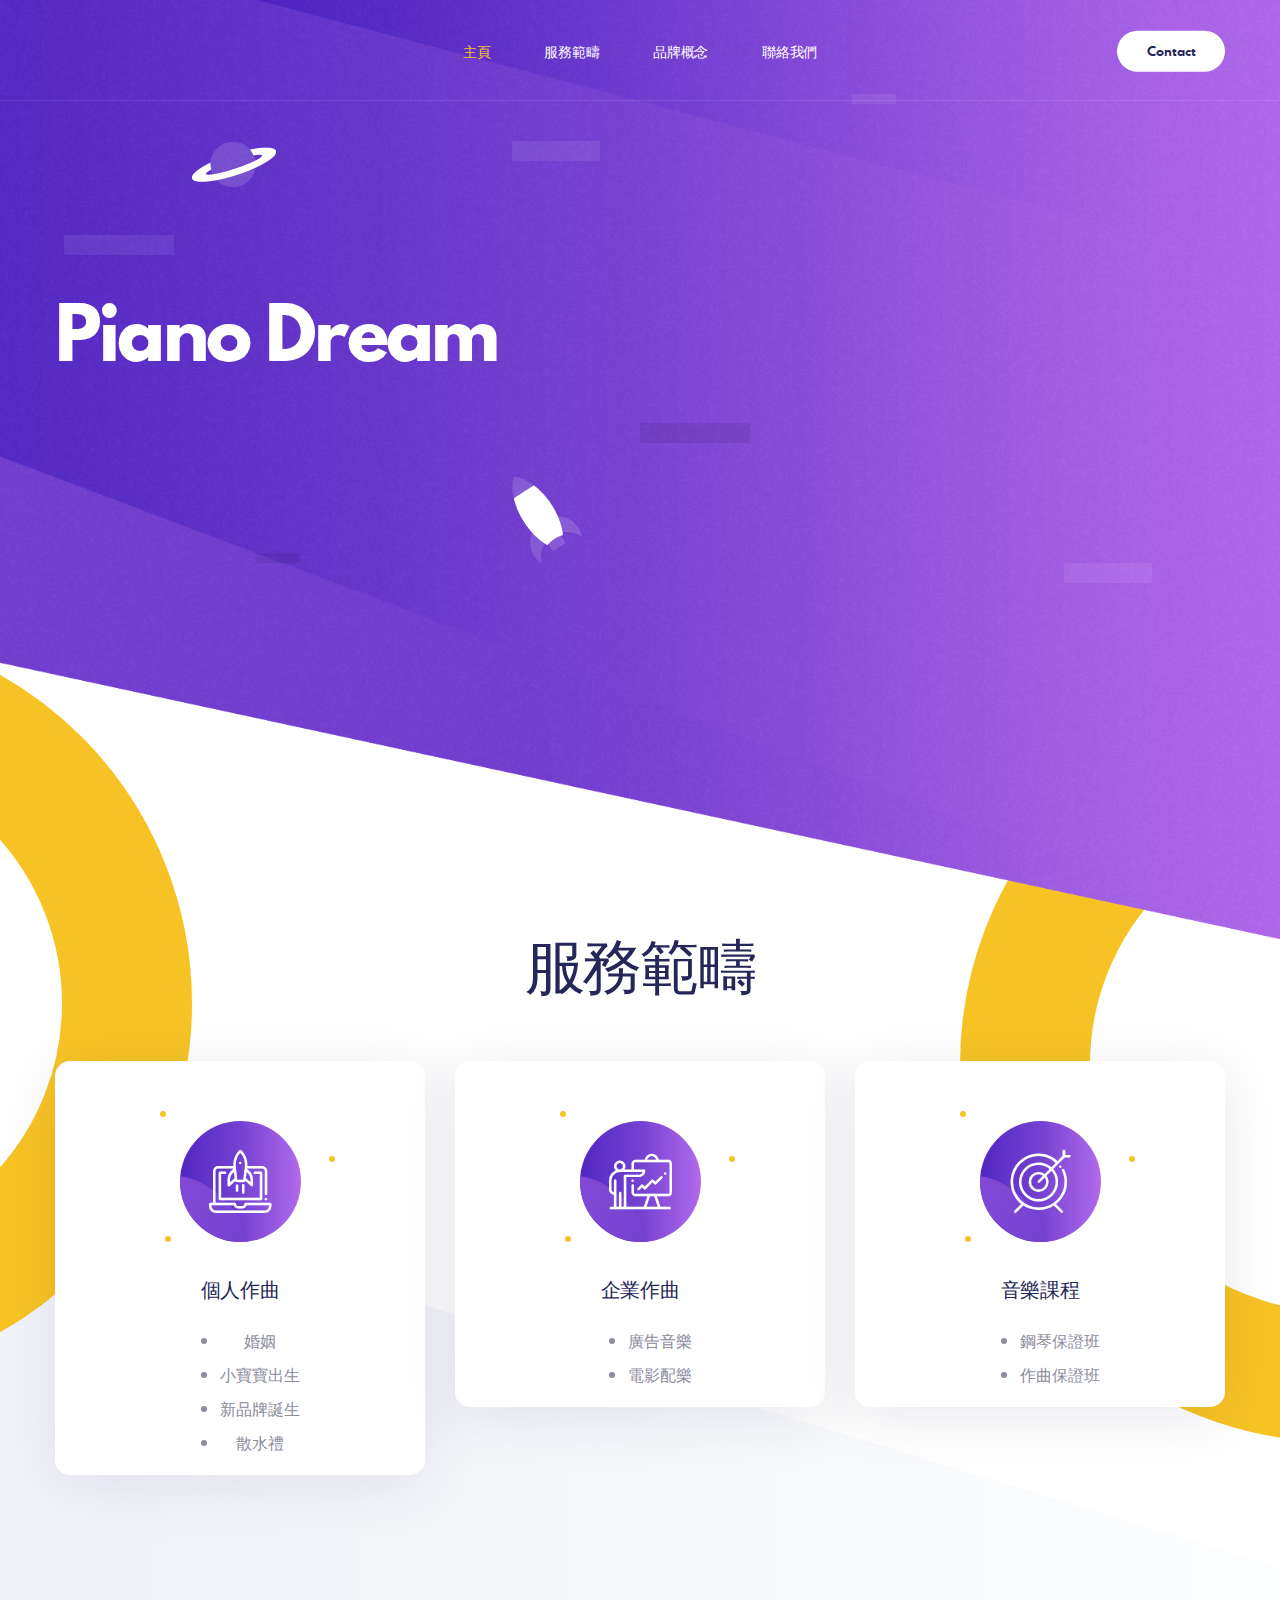
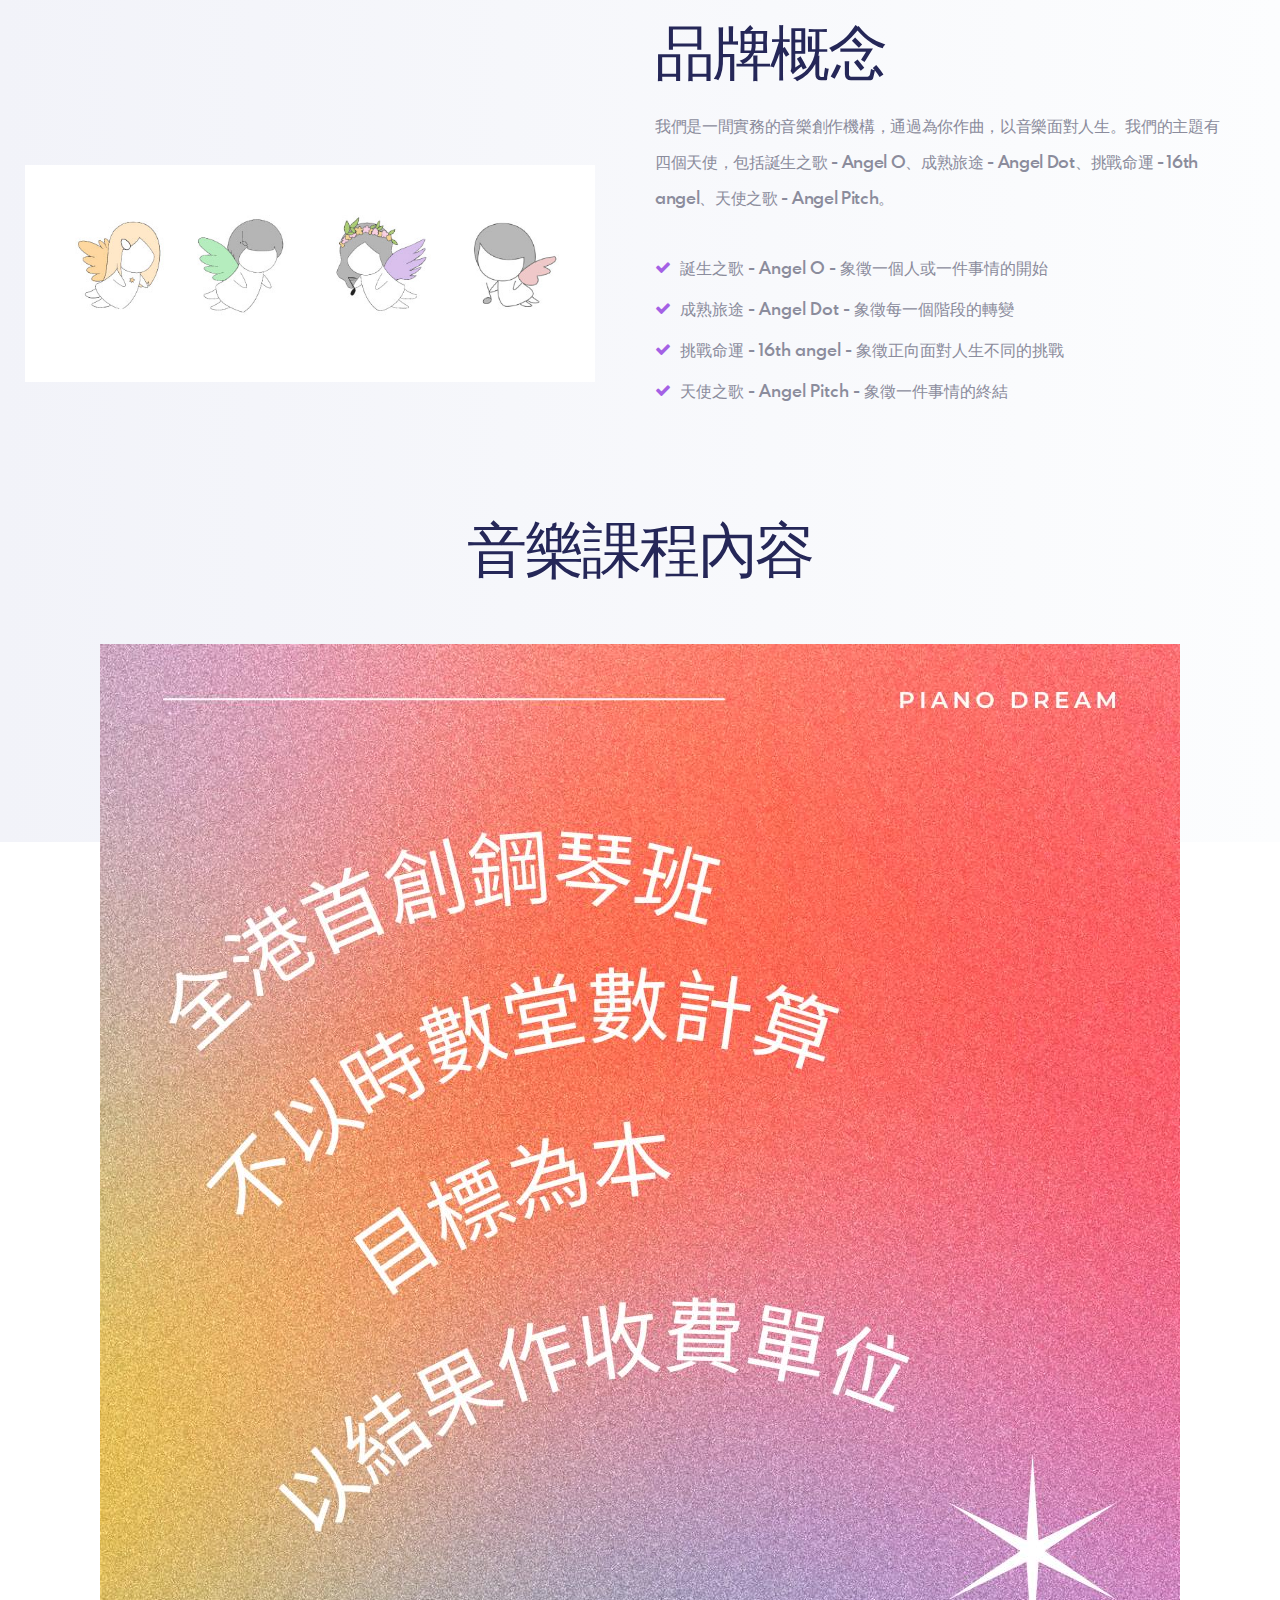
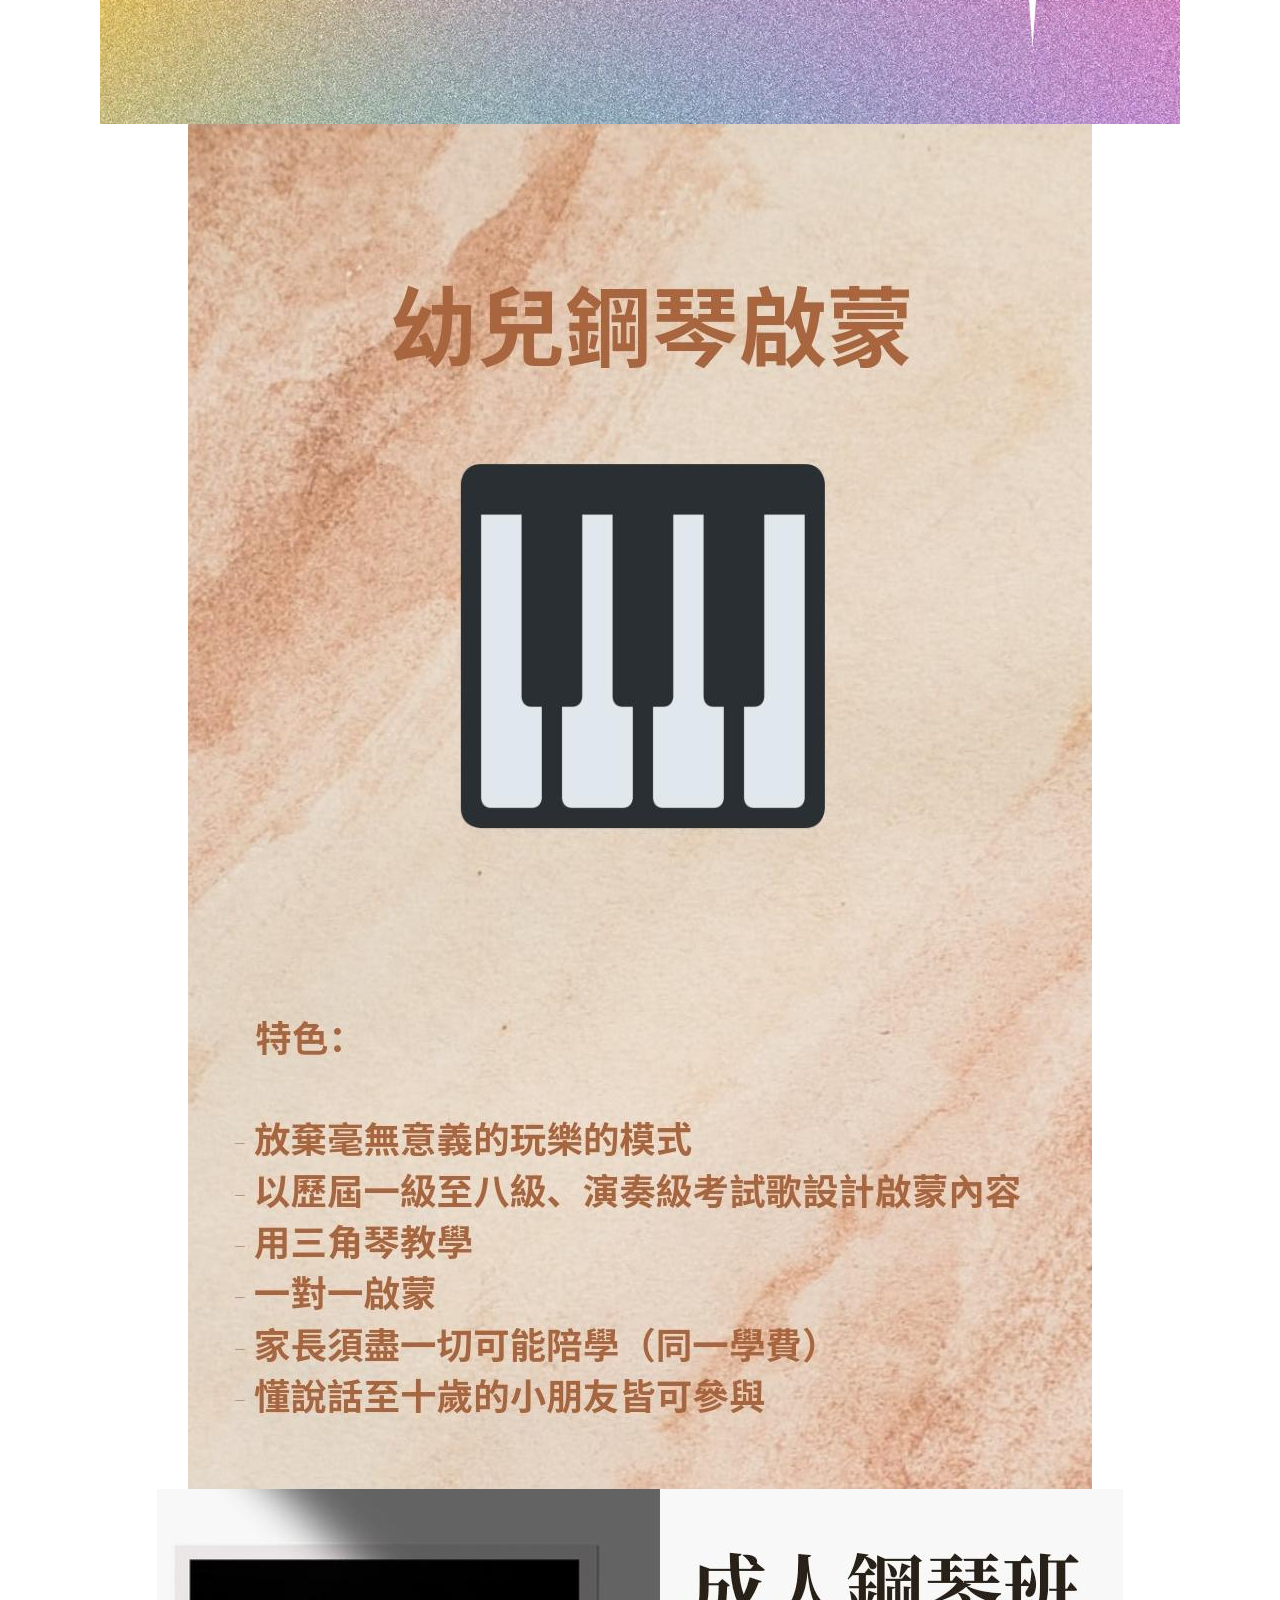
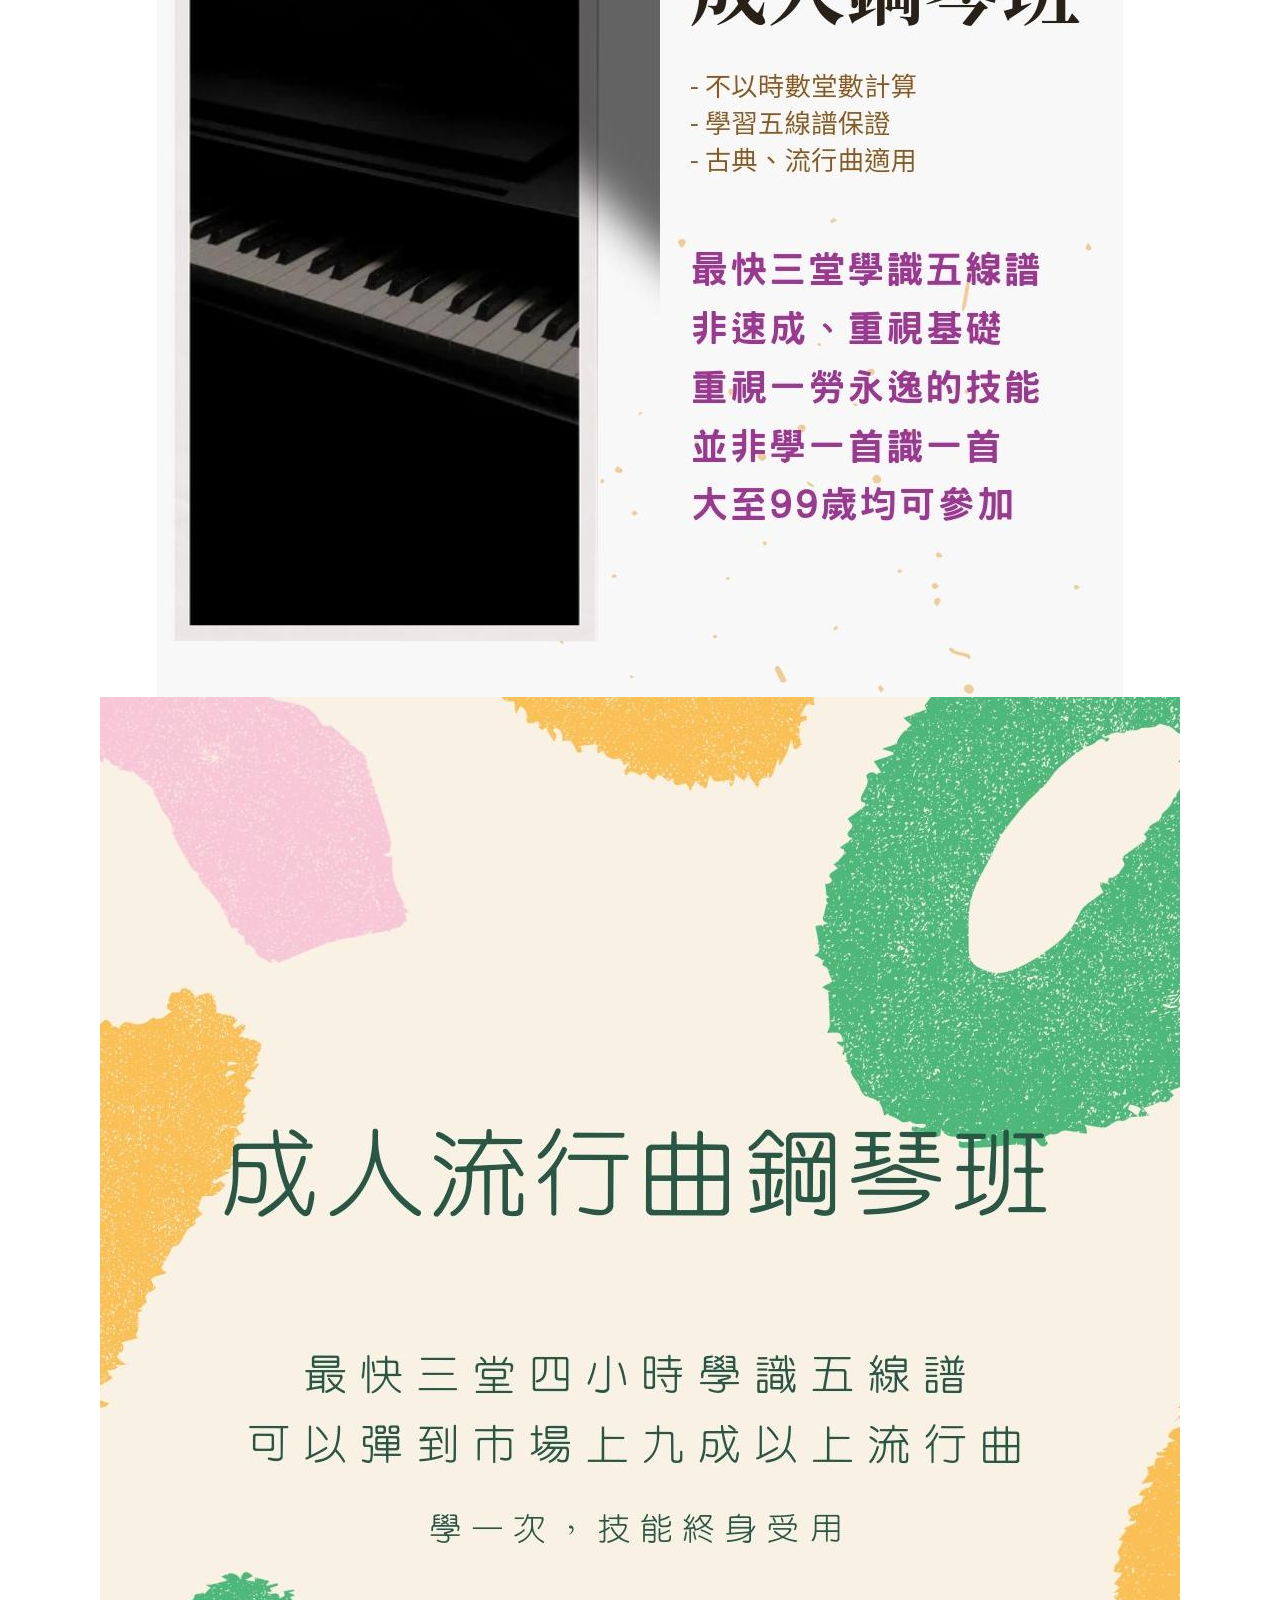
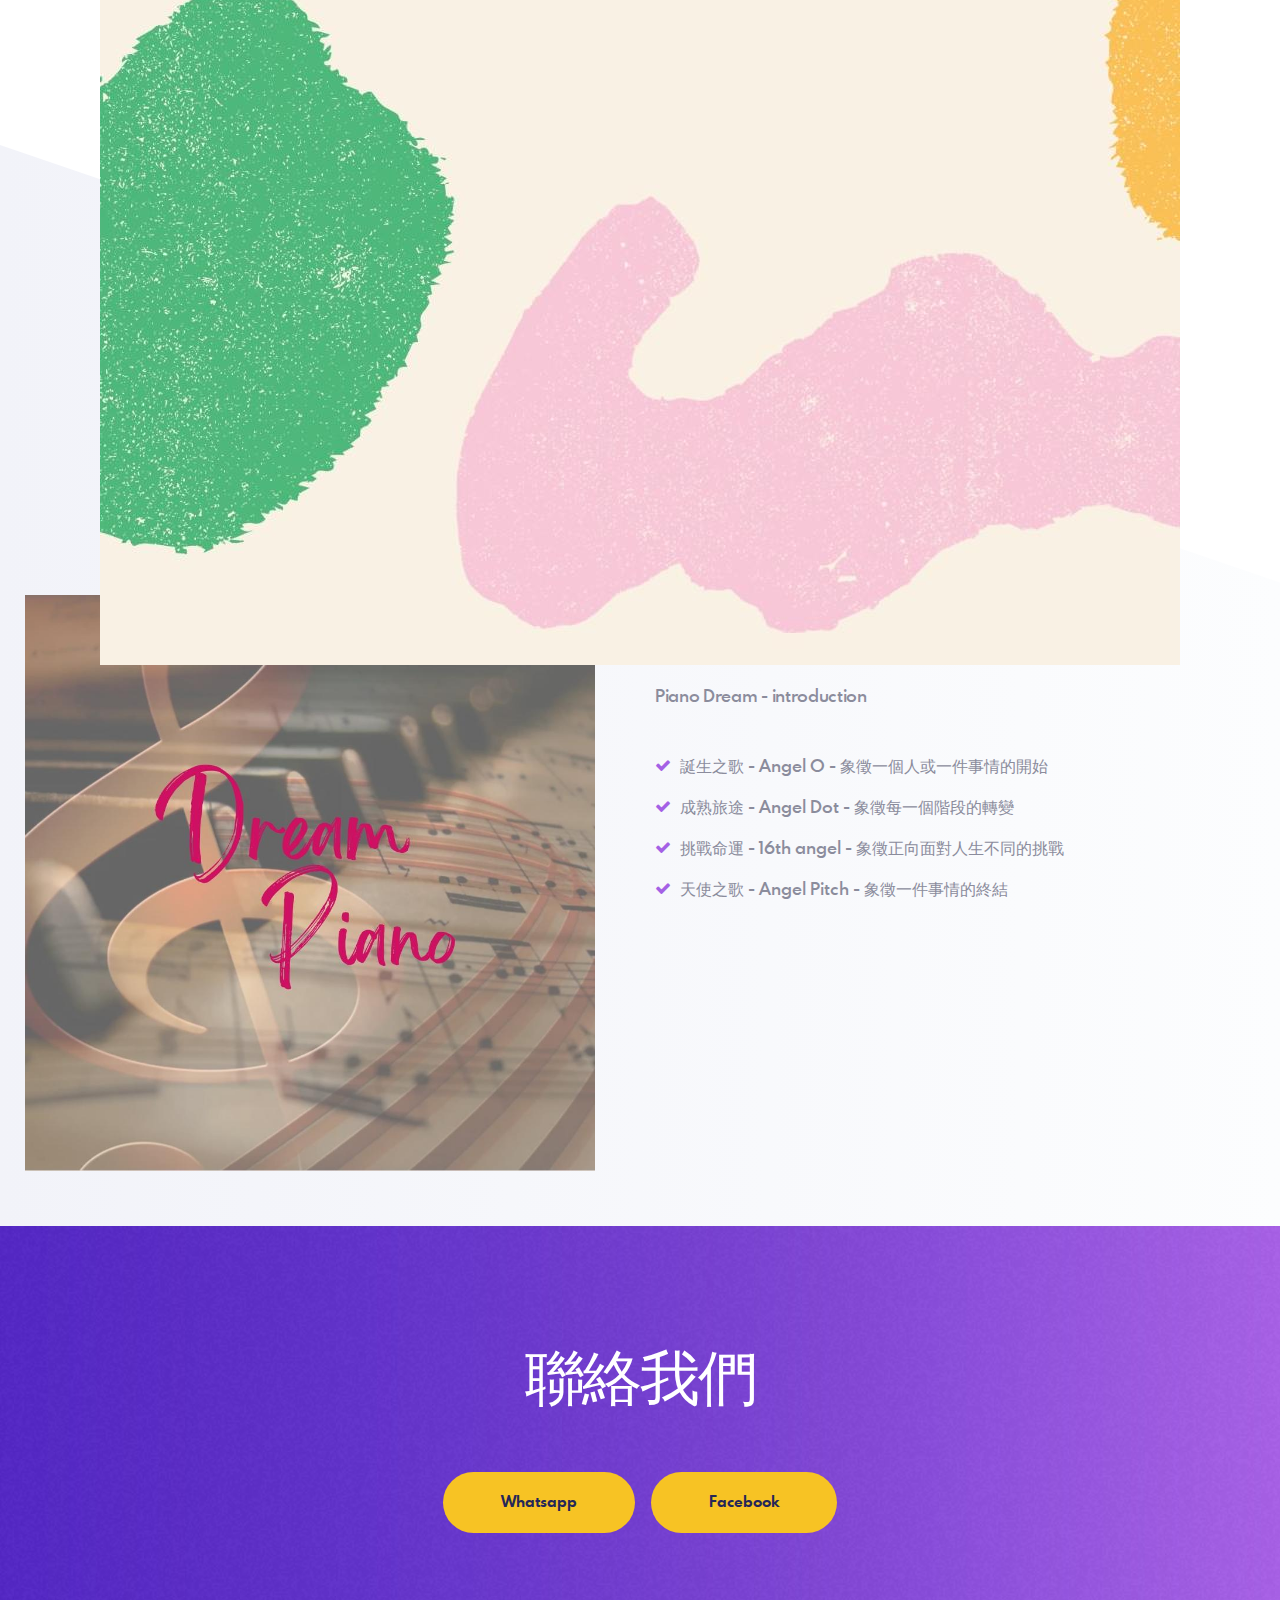
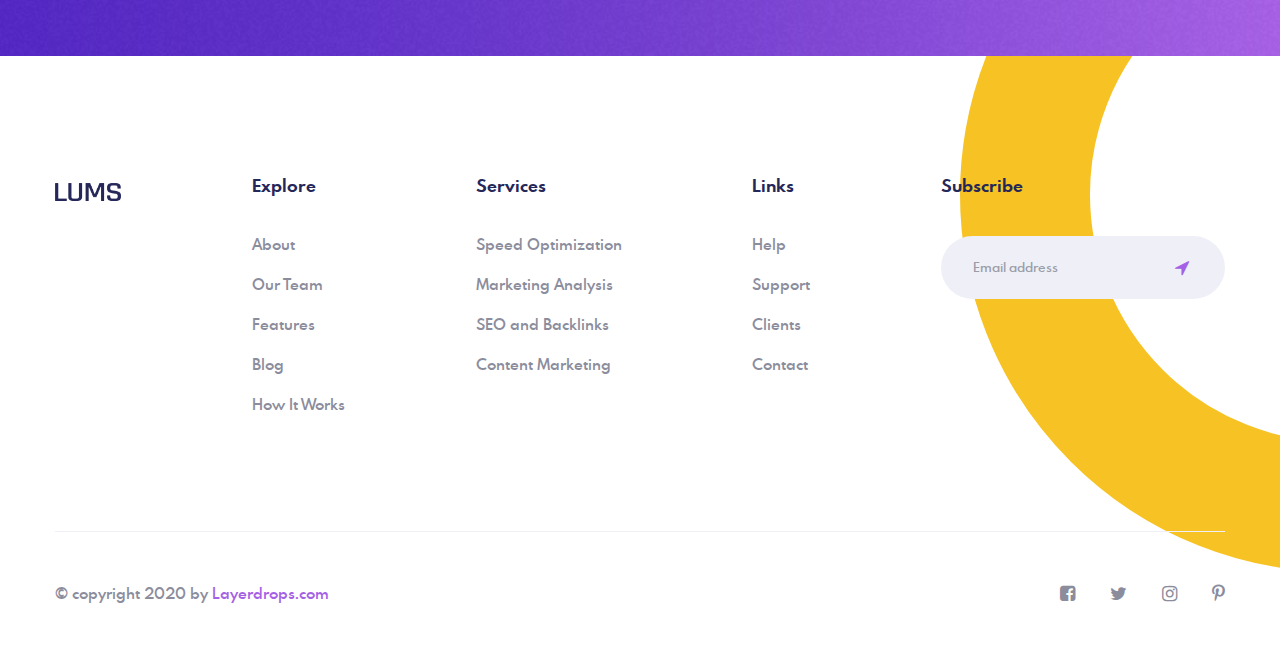
==== commit c1a1d9b9: "Update pages files" ====
--- a/index.html
+++ b/index.html
@@ -1,13 +1,11 @@
 <!doctype html>
 <html data-n-head-ssr>
   <head>
-    <title>生命之樂 - Music Life Group</title><meta data-n-head="ssr" charset="utf-8"><meta data-n-head="ssr" name="viewport" content="width=device-width,initial-scale=1"><meta data-n-head="ssr" data-hid="description" name="description" content="Project for Music Life Group"><link data-n-head="ssr" rel="apple-touch-icon" sizes="57x57" type="image/x-icon" href="/images/favicon/apple-icon-57x57.png"><link data-n-head="ssr" rel="apple-touch-icon" sizes="60x60" type="image/x-icon" href="/images/favicon/apple-icon-60x60.png"><link data-n-head="ssr" rel="apple-touch-icon" sizes="72x72" type="image/x-icon" href="/images/favicon/apple-icon-72x72.png"><link data-n-head="ssr" rel="icon" sizes="32x32" type="image/png" href="/favicon.ico"><link data-n-head="ssr" rel="stylesheet" href="/css/bootstrap.min.css"><link data-n-head="ssr" rel="stylesheet" href="/css/animate.css"><link data-n-head="ssr" rel="stylesheet" href="/css/font-awesome.min.css"><link data-n-head="ssr" rel="stylesheet" href="/fonts/spartan-mb/stylesheet.css"><link data-n-head="ssr" rel="stylesheet" href="/plugins/lums-icon/style.css"><link data-n-head="ssr" rel="stylesheet" href="/plugins/mediabox/mediabox.min.css"><link data-n-head="ssr" rel="stylesheet" href="/plugins/mediabox/mediabox.min.css"><link data-n-head="ssr" rel="stylesheet" href="/css/style.css"><link data-n-head="ssr" rel="stylesheet" href="/css/responsive.css"><link rel="preload" href="/_nuxt/eb08001.js" as="script"><link rel="preload" href="/_nuxt/05ac316.js" as="script"><link rel="preload" href="/_nuxt/ec519e7.js" as="script"><link rel="preload" href="/_nuxt/ae71ba4.js" as="script"><style data-vue-ssr-id="3191d5ad:0 7349fddc:0 0d4a46d8:0 52b03d63:0 bd92593c:0">.nuxt-progress{position:fixed;top:0;left:0;right:0;height:4px;width:0;opacity:1;transition:width .1s,opacity .4s;background-color:#a461e5;z-index:999999}.nuxt-progress.nuxt-progress-notransition{transition:none}.nuxt-progress-failed{background-color:red}.banner-one__title[data-v-0eed5915]{color:#fff}#pricing[data-v-2dfb9eb4]{height:5400px}.row[data-v-2dfb9eb4]{display:flex}img[data-v-2dfb9eb4]{z-index:20}.logo[data-v-0bbca5cc]{margin-top:0}.first-button[data-v-f3c57b48]{margin-right:12px}</style>
+    <title>Piano Dream</title><meta data-n-head="ssr" charset="utf-8"><meta data-n-head="ssr" name="viewport" content="width=device-width,initial-scale=1"><meta data-n-head="ssr" data-hid="description" name="description" content="Project for Music Life Group"><link data-n-head="ssr" rel="apple-touch-icon" sizes="57x57" type="image/x-icon" href="/images/favicon/apple-icon-57x57.png"><link data-n-head="ssr" rel="apple-touch-icon" sizes="60x60" type="image/x-icon" href="/images/favicon/apple-icon-60x60.png"><link data-n-head="ssr" rel="apple-touch-icon" sizes="72x72" type="image/x-icon" href="/images/favicon/apple-icon-72x72.png"><link data-n-head="ssr" rel="icon" sizes="32x32" type="image/png" href="/favicon.ico"><link data-n-head="ssr" rel="stylesheet" href="/css/bootstrap.min.css"><link data-n-head="ssr" rel="stylesheet" href="/css/animate.css"><link data-n-head="ssr" rel="stylesheet" href="/css/font-awesome.min.css"><link data-n-head="ssr" rel="stylesheet" href="/fonts/spartan-mb/stylesheet.css"><link data-n-head="ssr" rel="stylesheet" href="/plugins/lums-icon/style.css"><link data-n-head="ssr" rel="stylesheet" href="/plugins/mediabox/mediabox.min.css"><link data-n-head="ssr" rel="stylesheet" href="/plugins/mediabox/mediabox.min.css"><link data-n-head="ssr" rel="stylesheet" href="/css/style.css"><link data-n-head="ssr" rel="stylesheet" href="/css/responsive.css"><link rel="preload" href="/_nuxt/497c3d4.js" as="script"><link rel="preload" href="/_nuxt/05ac316.js" as="script"><link rel="preload" href="/_nuxt/b7ea3a4.js" as="script"><link rel="preload" href="/_nuxt/b512b93.js" as="script"><style data-vue-ssr-id="3191d5ad:0 761ae93c:0 2cd5f970:0 d3e42af8:0 55080064:0">.nuxt-progress{position:fixed;top:0;left:0;right:0;height:4px;width:0;opacity:1;transition:width .1s,opacity .4s;background-color:#a461e5;z-index:999999}.nuxt-progress.nuxt-progress-notransition{transition:none}.nuxt-progress-failed{background-color:red}.banner-one__title[data-v-57536585]{color:#fff}#pricing[data-v-7375292a]{height:5400px}.row[data-v-7375292a]{display:flex;justify-content:center}img[data-v-7375292a]{z-index:20}.logo[data-v-c3522c08]{margin-top:0}.first-button[data-v-4371518e]{margin-right:12px}</style>
   </head>
   <body>
-    <div data-server-rendered="true" id="__nuxt"><!----><div id="__layout"><div class="page-wrapper"><div><header class="site-header header-one" data-v-5176a6a1><nav class="navbar navbar-expand-lg navbar-light header-navigation stricky" data-v-5176a6a1><div class="container clearfix" data-v-5176a6a1><div class="logo-box clearfix" data-v-5176a6a1><button data-target=".main-navigation" class="menu-toggler" data-v-5176a6a1><span class="fa fa-bars" data-v-5176a6a1></span></button></div> <div class="main-navigation" style="display:none" data-v-5176a6a1><ul class="navigation-box one-page-scroll-menu" data-v-5176a6a1><li class="current scrollToLink" data-v-5176a6a1><a href="#home" data-v-5176a6a1>主頁</a></li> <li class="scrollToLink" data-v-5176a6a1><a href="#services" data-v-5176a6a1>服務範疇</a></li> <li class="scrollToLink" data-v-5176a6a1><a href="#brand" data-v-5176a6a1>品牌概念</a></li> <li class="scrollToLink" data-v-5176a6a1><a href="#contact" data-v-5176a6a1>聯絡我們</a></li></ul></div> <div class="right-side-box" data-v-5176a6a1><a href="#" class="thm-btn header-one__btn" data-v-5176a6a1>Contact</a></div></div></nav></header> <section id="home" class="banner-one" data-v-0eed5915><span class="banner-one__shape-1" data-v-0eed5915></span> <span class="banner-one__shape-2" data-v-0eed5915></span> <span class="banner-one__shape-3" data-v-0eed5915></span> <span class="banner-one__shape-4" data-v-0eed5915></span> <span class="banner-one__shape-5" data-v-0eed5915></span> <span class="banner-one__shape-6" data-v-0eed5915></span> <img src="/images/globe-1-1.png" alt="Awesome Image" class="banner-one__globe" data-v-0eed5915> <img src="/images/rocket-1-1.png" alt="Awesome Image" class="banner-one__rocket" data-v-0eed5915> <div class="container" data-v-0eed5915><div class="row" data-v-0eed5915><div class="col-xl-6" data-v-0eed5915><div class="banner-one__content" data-v-0eed5915><h3 class="banner-one__title" data-v-0eed5915>
-            生命之樂
-            <br data-v-0eed5915>
-            Music Life Group
+    <div data-server-rendered="true" id="__nuxt"><!----><div id="__layout"><div class="page-wrapper"><div><header class="site-header header-one" data-v-5176a6a1><nav class="navbar navbar-expand-lg navbar-light header-navigation stricky" data-v-5176a6a1><div class="container clearfix" data-v-5176a6a1><div class="logo-box clearfix" data-v-5176a6a1><button data-target=".main-navigation" class="menu-toggler" data-v-5176a6a1><span class="fa fa-bars" data-v-5176a6a1></span></button></div> <div class="main-navigation" style="display:none" data-v-5176a6a1><ul class="navigation-box one-page-scroll-menu" data-v-5176a6a1><li class="current scrollToLink" data-v-5176a6a1><a href="#home" data-v-5176a6a1>主頁</a></li> <li class="scrollToLink" data-v-5176a6a1><a href="#services" data-v-5176a6a1>服務範疇</a></li> <li class="scrollToLink" data-v-5176a6a1><a href="#brand" data-v-5176a6a1>品牌概念</a></li> <li class="scrollToLink" data-v-5176a6a1><a href="#contact" data-v-5176a6a1>聯絡我們</a></li></ul></div> <div class="right-side-box" data-v-5176a6a1><a href="#" class="thm-btn header-one__btn" data-v-5176a6a1>Contact</a></div></div></nav></header> <section id="home" class="banner-one" data-v-57536585><span class="banner-one__shape-1" data-v-57536585></span> <span class="banner-one__shape-2" data-v-57536585></span> <span class="banner-one__shape-3" data-v-57536585></span> <span class="banner-one__shape-4" data-v-57536585></span> <span class="banner-one__shape-5" data-v-57536585></span> <span class="banner-one__shape-6" data-v-57536585></span> <img src="/images/globe-1-1.png" alt="Awesome Image" class="banner-one__globe" data-v-57536585> <img src="/images/rocket-1-1.png" alt="Awesome Image" class="banner-one__rocket" data-v-57536585> <div class="container" data-v-57536585><div class="row" data-v-57536585><div class="col-xl-6" data-v-57536585><div class="banner-one__content" data-v-57536585><h3 class="banner-one__title" data-v-57536585>
+            Piano Dream
           </h3></div></div></div></div></section> <section id="services" class="service-one" data-v-36af888f><div class="container" data-v-36af888f><div class="block-title text-center" data-v-36af888f><h2 class="block-title__title black-text-color" data-v-36af888f>服務範疇</h2></div> <div class="row" data-v-36af888f><div class="col-lg-4" data-v-36af888f><div class="service-one__single" data-v-36af888f><span class="service-one__dot-1" data-v-36af888f></span> <span class="service-one__dot-2" data-v-36af888f></span> <span class="service-one__dot-3" data-v-36af888f></span> <div class="service-one__icon" data-v-36af888f><i class="lums-icon-laptop" data-v-36af888f></i></div> <h3 class="service-one__title" data-v-36af888f><div data-v-36af888f>個人作曲</div></h3> <ul data-v-36af888f><li data-v-36af888f>婚姻</li> <li data-v-36af888f>小寶寶出生</li> <li data-v-36af888f>新品牌誕生</li> <li data-v-36af888f>散水禮</li></ul></div></div> <div class="col-lg-4" data-v-36af888f><div class="service-one__single" data-v-36af888f><span class="service-one__dot-1" data-v-36af888f></span> <span class="service-one__dot-2" data-v-36af888f></span> <span class="service-one__dot-3" data-v-36af888f></span> <div class="service-one__icon" data-v-36af888f><i class="lums-icon-presentation" data-v-36af888f></i></div> <h3 class="service-one__title" data-v-36af888f><div data-v-36af888f>企業作曲</div></h3> <ul data-v-36af888f><li data-v-36af888f>廣告音樂</li> <li data-v-36af888f>電影配樂</li></ul></div></div> <div class="col-lg-4" data-v-36af888f><div class="service-one__single" data-v-36af888f><span class="service-one__dot-1" data-v-36af888f></span> <span class="service-one__dot-2" data-v-36af888f></span> <span class="service-one__dot-3" data-v-36af888f></span> <div class="service-one__icon" data-v-36af888f><i class="lums-icon-target" data-v-36af888f></i></div> <h3 class="service-one__title" data-v-36af888f><div data-v-36af888f>
               音樂課程
             </div></h3> <ul data-v-36af888f><li data-v-36af888f>鋼琴保證班</li> <li data-v-36af888f>作曲保證班</li></ul></div></div></div></div></section> <section id="Brand" class="cta-three" data-v-6b732350><div class="container" data-v-6b732350><div class="row" data-v-6b732350><div class="col-lg-6" data-v-6b732350><div class="cta-three__image" data-v-6b732350><img src="/images/angels.png" alt="Awesome Image" data-v-6b732350></div></div> <div class="col-lg-6" data-v-6b732350><div class="cta-three__content" data-v-6b732350><div class="block-title text-left" data-v-6b732350><h2 class="block-title__title black-text-color" data-v-6b732350>
@@ -24,20 +22,20 @@
               象徵正向面對人生不同的挑戰
             </li> <li class="cta-three__list-item" data-v-6b732350><i class="fa fa-check" data-v-6b732350></i>天使之歌 - Angel Pitch -
               象徵一件事情的終結
-            </li></ul></div></div></div></div></section> <section id="courses" class="pricing-one" data-v-2dfb9eb4><div class="container" data-v-2dfb9eb4><div class="block-title text-center" data-v-2dfb9eb4><h2 class="block-title__title black-text-color" data-v-2dfb9eb4>
+            </li></ul></div></div></div></div></section> <section id="courses" class="pricing-one" data-v-7375292a><div class="container" data-v-7375292a><div class="block-title text-center" data-v-7375292a><h2 class="block-title__title black-text-color" data-v-7375292a>
         音樂課程內容
-      </h2></div> <div class="row" data-v-2dfb9eb4><img src="/images/box1.png" data-v-2dfb9eb4> <img src="/images/box2.png" data-v-2dfb9eb4> <img src="/images/box3.png" data-v-2dfb9eb4></div></div></section> <section id="Brand" class="cta-three" data-v-0bbca5cc><div class="container" data-v-0bbca5cc><div class="row" data-v-0bbca5cc><div class="col-lg-6" data-v-0bbca5cc><div class="cta-three__image logo" data-v-0bbca5cc><img src="/images/logo.png" alt="Awesome Image" data-v-0bbca5cc></div></div> <div class="col-lg-6" data-v-0bbca5cc><div class="cta-three__content" data-v-0bbca5cc><div class="block-title text-left" data-v-0bbca5cc><h2 class="block-title__title black-text-color" data-v-0bbca5cc>
+      </h2></div> <div class="row" data-v-7375292a><img src="/images/box4.png" data-v-7375292a> <img src="/images/box5.png" data-v-7375292a> <img src="/images/box6.png" data-v-7375292a> <img src="/images/box7.png" data-v-7375292a></div></div></section> <section id="Brand" class="cta-three" data-v-c3522c08><div class="container" data-v-c3522c08><div class="row" data-v-c3522c08><div class="col-lg-6" data-v-c3522c08><div class="cta-three__image logo" data-v-c3522c08><img src="/images/logo2.png" alt="Awesome Image" data-v-c3522c08></div></div> <div class="col-lg-6" data-v-c3522c08><div class="cta-three__content" data-v-c3522c08><div class="block-title text-left" data-v-c3522c08><h2 class="block-title__title black-text-color" data-v-c3522c08>
               關於我們
-            </h2></div> <p class="cta-three__text" data-v-0bbca5cc>
-            Music Life Group - introduction
-          </p> <ul class="cta-three__list" data-v-0bbca5cc><li class="cta-three__list-item" data-v-0bbca5cc><i class="fa fa-check" data-v-0bbca5cc></i>誕生之歌 - Angel O -
+            </h2></div> <p class="cta-three__text" data-v-c3522c08>
+            Piano Dream - introduction
+          </p> <ul class="cta-three__list" data-v-c3522c08><li class="cta-three__list-item" data-v-c3522c08><i class="fa fa-check" data-v-c3522c08></i>誕生之歌 - Angel O -
               象徵一個人或一件事情的開始
-            </li> <li class="cta-three__list-item" data-v-0bbca5cc><i class="fa fa-check" data-v-0bbca5cc></i>成熟旅途 - Angel Dot -
+            </li> <li class="cta-three__list-item" data-v-c3522c08><i class="fa fa-check" data-v-c3522c08></i>成熟旅途 - Angel Dot -
               象徵每一個階段的轉變
-            </li> <li class="cta-three__list-item" data-v-0bbca5cc><i class="fa fa-check" data-v-0bbca5cc></i>挑戰命運 - 16th angel -
+            </li> <li class="cta-three__list-item" data-v-c3522c08><i class="fa fa-check" data-v-c3522c08></i>挑戰命運 - 16th angel -
               象徵正向面對人生不同的挑戰
-            </li> <li class="cta-three__list-item" data-v-0bbca5cc><i class="fa fa-check" data-v-0bbca5cc></i>天使之歌 - Angel Pitch -
+            </li> <li class="cta-three__list-item" data-v-c3522c08><i class="fa fa-check" data-v-c3522c08></i>天使之歌 - Angel Pitch -
               象徵一件事情的終結
-            </li></ul></div></div></div></div></section> <section id="contact" class="cta-one" data-v-f3c57b48><div class="container text-center" data-v-f3c57b48><div class="block-title" data-v-f3c57b48><h2 class="block-title__title light-text-color" data-v-f3c57b48>聯絡我們</h2></div> <a href="https://api.whatsapp.com/send?phone=85264160526&app=facebook&entry_point=page_cta&fbclid=IwAR155hKk6PZq-9X0jaivk57VMwjiRSJCj02Ej2IhHozW_Pkr2X9oVf56gM8" target="_blank" class="thm-btn cta-one__btn first-button" data-v-f3c57b48>Whatsapp</a> <a href="https://www.facebook.com/生命之樂-Music-Life-Group-101231378718871/" target="_blank" class="thm-btn cta-one__btn" data-v-f3c57b48>Facebook</a></div></section> <div data-v-0c562ce8><footer class="site-footer" data-v-0c562ce8><div class="site-footer__upper" data-v-0c562ce8><div class="container" data-v-0c562ce8><div class="site-footer__5-col-wrap" data-v-0c562ce8><div class="footer-widget footer-widget__about" data-v-0c562ce8><a href="/" class="footer-widget__logo" data-v-0c562ce8><img width="66" src="/images/logo-dark.png" alt="Awesome Image" data-v-0c562ce8></a></div> <div class="footer-widget" data-v-0c562ce8><h3 class="footer-widget__title" data-v-0c562ce8>Explore</h3> <ul class="footer-widget__links" data-v-0c562ce8><li class="footer-widget__links-item" data-v-0c562ce8><a href="#" class="footer-widget__links-link" data-v-0c562ce8>About</a></li> <li class="footer-widget__links-item" data-v-0c562ce8><a href="#" class="footer-widget__links-link" data-v-0c562ce8>Our Team</a></li> <li class="footer-widget__links-item" data-v-0c562ce8><a href="#" class="footer-widget__links-link" data-v-0c562ce8>Features</a></li> <li class="footer-widget__links-item" data-v-0c562ce8><a href="#" class="footer-widget__links-link" data-v-0c562ce8>Blog</a></li> <li class="footer-widget__links-item" data-v-0c562ce8><a href="#" class="footer-widget__links-link" data-v-0c562ce8>How It Works</a></li></ul></div> <div class="footer-widget" data-v-0c562ce8><h3 class="footer-widget__title" data-v-0c562ce8>Services</h3> <ul class="footer-widget__links" data-v-0c562ce8><li class="footer-widget__links-item" data-v-0c562ce8><a href="#" class="footer-widget__links-link" data-v-0c562ce8>Speed Optimization</a></li> <li class="footer-widget__links-item" data-v-0c562ce8><a href="#" class="footer-widget__links-link" data-v-0c562ce8>Marketing Analysis</a></li> <li class="footer-widget__links-item" data-v-0c562ce8><a href="#" class="footer-widget__links-link" data-v-0c562ce8>SEO and Backlinks</a></li> <li class="footer-widget__links-item" data-v-0c562ce8><a href="#" class="footer-widget__links-link" data-v-0c562ce8>Content Marketing</a></li></ul></div> <div class="footer-widget" data-v-0c562ce8><h3 class="footer-widget__title" data-v-0c562ce8>Links</h3> <ul class="footer-widget__links" data-v-0c562ce8><li class="footer-widget__links-item" data-v-0c562ce8><a href="#" class="footer-widget__links-link" data-v-0c562ce8>Help</a></li> <li class="footer-widget__links-item" data-v-0c562ce8><a href="#" class="footer-widget__links-link" data-v-0c562ce8>Support</a></li> <li class="footer-widget__links-item" data-v-0c562ce8><a href="#" class="footer-widget__links-link" data-v-0c562ce8>Clients</a></li> <li class="footer-widget__links-item" data-v-0c562ce8><a href="#" class="footer-widget__links-link" data-v-0c562ce8>Contact</a></li></ul></div> <div class="footer-widget footer-widget__subscribe" data-v-0c562ce8><h3 class="footer-widget__title" data-v-0c562ce8>Subscribe</h3> <form action="#" class="footer-widget__subscribe-form" data-v-0c562ce8><input name="email" placeholder="Email address" data-v-0c562ce8> <button type="submit" data-v-0c562ce8><i class="fa fa-location-arrow" data-v-0c562ce8></i></button></form></div></div></div></div> <div class="site-footer__lower" data-v-0c562ce8><div class="container" data-v-0c562ce8><div class="inner-container" data-v-0c562ce8><p class="site-footer__copytext" data-v-0c562ce8>© copyright 2020 by <a href="#" data-v-0c562ce8>Layerdrops.com</a></p> <div class="site-footer__social" data-v-0c562ce8><a href="#" data-v-0c562ce8><i class="fa fa-facebook-square" data-v-0c562ce8></i></a> <a href="#" data-v-0c562ce8><i class="fa fa-twitter" data-v-0c562ce8></i></a> <a href="#" data-v-0c562ce8><i class="fa fa-instagram" data-v-0c562ce8></i></a> <a href="#" data-v-0c562ce8><i class="fa fa-pinterest-p" data-v-0c562ce8></i></a></div></div></div></div></footer> <a href="#" class="scroll-to-target scroll-to-top" style="display:none" data-v-0c562ce8><i class="fa fa-angle-up" data-v-0c562ce8></i></a></div></div></div></div></div><script>window.__NUXT__={layout:"default",data:[{}],fetch:[],error:null,serverRendered:!0,routePath:"/",config:{}}</script><script src="/_nuxt/eb08001.js" defer></script><script src="/_nuxt/ae71ba4.js" defer></script><script src="/_nuxt/05ac316.js" defer></script><script src="/_nuxt/ec519e7.js" defer></script><script data-n-head="ssr" src="/assets/plugins/mediabox/mediabox.min.js" data-body="true"></script><script data-n-head="ssr" src="/assets/plugins/accordion/accordion.min.js" data-body="true"></script>
+            </li></ul></div></div></div></div></section> <section id="contact" class="cta-one" data-v-4371518e><div class="container text-center" data-v-4371518e><div class="block-title" data-v-4371518e><h2 class="block-title__title light-text-color" data-v-4371518e>聯絡我們</h2></div> <a href="https://api.whatsapp.com/send?phone=85262029554&app=facebook&entry_point=page_cta&fbclid=IwAR155hKk6PZq-9X0jaivk57VMwjiRSJCj02Ej2IhHozW_Pkr2X9oVf56gM8" target="_blank" class="thm-btn cta-one__btn first-button" data-v-4371518e>Whatsapp</a> <a href="https://www.facebook.com/生命之樂-Music-Life-Group-101231378718871/" target="_blank" class="thm-btn cta-one__btn" data-v-4371518e>Facebook</a></div></section> <div data-v-0c562ce8><footer class="site-footer" data-v-0c562ce8><div class="site-footer__upper" data-v-0c562ce8><div class="container" data-v-0c562ce8><div class="site-footer__5-col-wrap" data-v-0c562ce8><div class="footer-widget footer-widget__about" data-v-0c562ce8><a href="/" class="footer-widget__logo" data-v-0c562ce8><img width="66" src="/images/logo-dark.png" alt="Awesome Image" data-v-0c562ce8></a></div> <div class="footer-widget" data-v-0c562ce8><h3 class="footer-widget__title" data-v-0c562ce8>Explore</h3> <ul class="footer-widget__links" data-v-0c562ce8><li class="footer-widget__links-item" data-v-0c562ce8><a href="#" class="footer-widget__links-link" data-v-0c562ce8>About</a></li> <li class="footer-widget__links-item" data-v-0c562ce8><a href="#" class="footer-widget__links-link" data-v-0c562ce8>Our Team</a></li> <li class="footer-widget__links-item" data-v-0c562ce8><a href="#" class="footer-widget__links-link" data-v-0c562ce8>Features</a></li> <li class="footer-widget__links-item" data-v-0c562ce8><a href="#" class="footer-widget__links-link" data-v-0c562ce8>Blog</a></li> <li class="footer-widget__links-item" data-v-0c562ce8><a href="#" class="footer-widget__links-link" data-v-0c562ce8>How It Works</a></li></ul></div> <div class="footer-widget" data-v-0c562ce8><h3 class="footer-widget__title" data-v-0c562ce8>Services</h3> <ul class="footer-widget__links" data-v-0c562ce8><li class="footer-widget__links-item" data-v-0c562ce8><a href="#" class="footer-widget__links-link" data-v-0c562ce8>Speed Optimization</a></li> <li class="footer-widget__links-item" data-v-0c562ce8><a href="#" class="footer-widget__links-link" data-v-0c562ce8>Marketing Analysis</a></li> <li class="footer-widget__links-item" data-v-0c562ce8><a href="#" class="footer-widget__links-link" data-v-0c562ce8>SEO and Backlinks</a></li> <li class="footer-widget__links-item" data-v-0c562ce8><a href="#" class="footer-widget__links-link" data-v-0c562ce8>Content Marketing</a></li></ul></div> <div class="footer-widget" data-v-0c562ce8><h3 class="footer-widget__title" data-v-0c562ce8>Links</h3> <ul class="footer-widget__links" data-v-0c562ce8><li class="footer-widget__links-item" data-v-0c562ce8><a href="#" class="footer-widget__links-link" data-v-0c562ce8>Help</a></li> <li class="footer-widget__links-item" data-v-0c562ce8><a href="#" class="footer-widget__links-link" data-v-0c562ce8>Support</a></li> <li class="footer-widget__links-item" data-v-0c562ce8><a href="#" class="footer-widget__links-link" data-v-0c562ce8>Clients</a></li> <li class="footer-widget__links-item" data-v-0c562ce8><a href="#" class="footer-widget__links-link" data-v-0c562ce8>Contact</a></li></ul></div> <div class="footer-widget footer-widget__subscribe" data-v-0c562ce8><h3 class="footer-widget__title" data-v-0c562ce8>Subscribe</h3> <form action="#" class="footer-widget__subscribe-form" data-v-0c562ce8><input name="email" placeholder="Email address" data-v-0c562ce8> <button type="submit" data-v-0c562ce8><i class="fa fa-location-arrow" data-v-0c562ce8></i></button></form></div></div></div></div> <div class="site-footer__lower" data-v-0c562ce8><div class="container" data-v-0c562ce8><div class="inner-container" data-v-0c562ce8><p class="site-footer__copytext" data-v-0c562ce8>© copyright 2020 by <a href="#" data-v-0c562ce8>Layerdrops.com</a></p> <div class="site-footer__social" data-v-0c562ce8><a href="#" data-v-0c562ce8><i class="fa fa-facebook-square" data-v-0c562ce8></i></a> <a href="#" data-v-0c562ce8><i class="fa fa-twitter" data-v-0c562ce8></i></a> <a href="#" data-v-0c562ce8><i class="fa fa-instagram" data-v-0c562ce8></i></a> <a href="#" data-v-0c562ce8><i class="fa fa-pinterest-p" data-v-0c562ce8></i></a></div></div></div></div></footer> <a href="#" class="scroll-to-target scroll-to-top" style="display:none" data-v-0c562ce8><i class="fa fa-angle-up" data-v-0c562ce8></i></a></div></div></div></div></div><script>window.__NUXT__={layout:"default",data:[{}],fetch:[],error:null,serverRendered:!0,routePath:"/",config:{}}</script><script src="/_nuxt/497c3d4.js" defer></script><script src="/_nuxt/b512b93.js" defer></script><script src="/_nuxt/05ac316.js" defer></script><script src="/_nuxt/b7ea3a4.js" defer></script><script data-n-head="ssr" src="/assets/plugins/mediabox/mediabox.min.js" data-body="true"></script><script data-n-head="ssr" src="/assets/plugins/accordion/accordion.min.js" data-body="true"></script>
   </body>
 </html>
